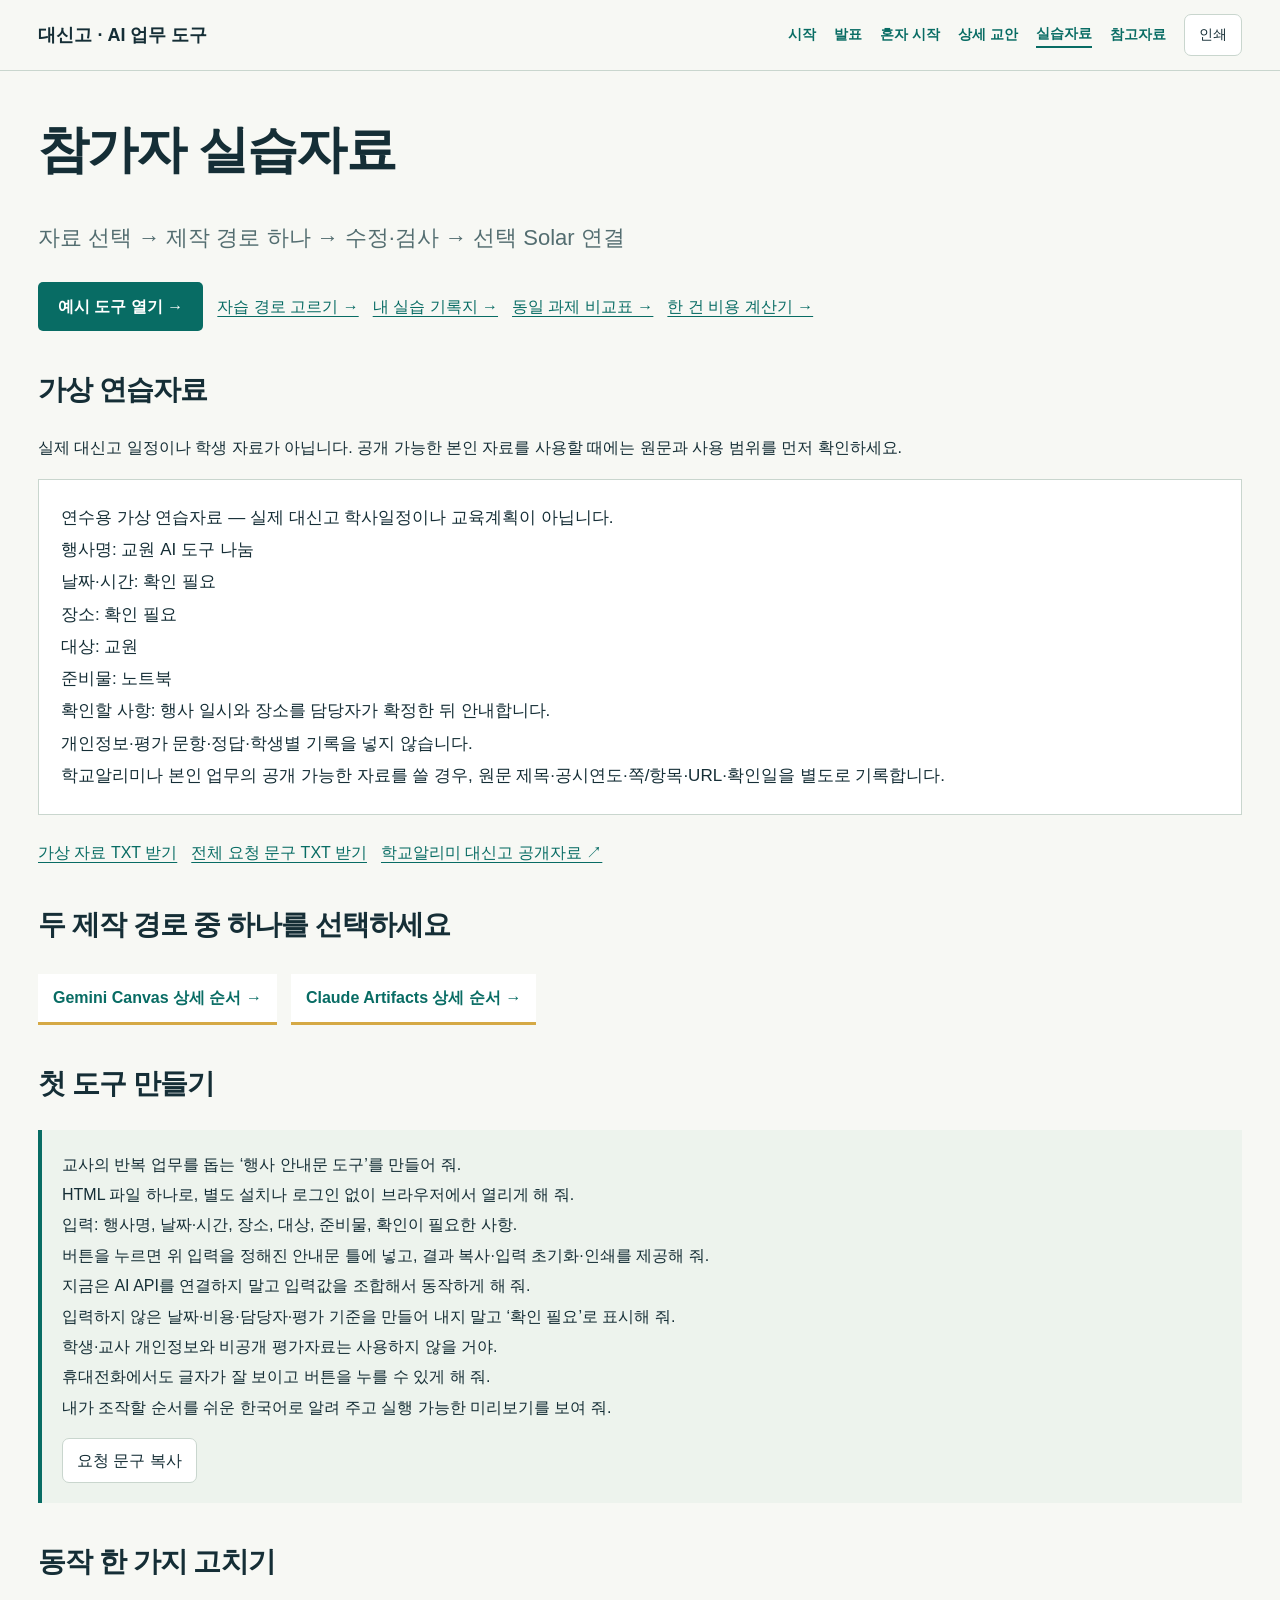
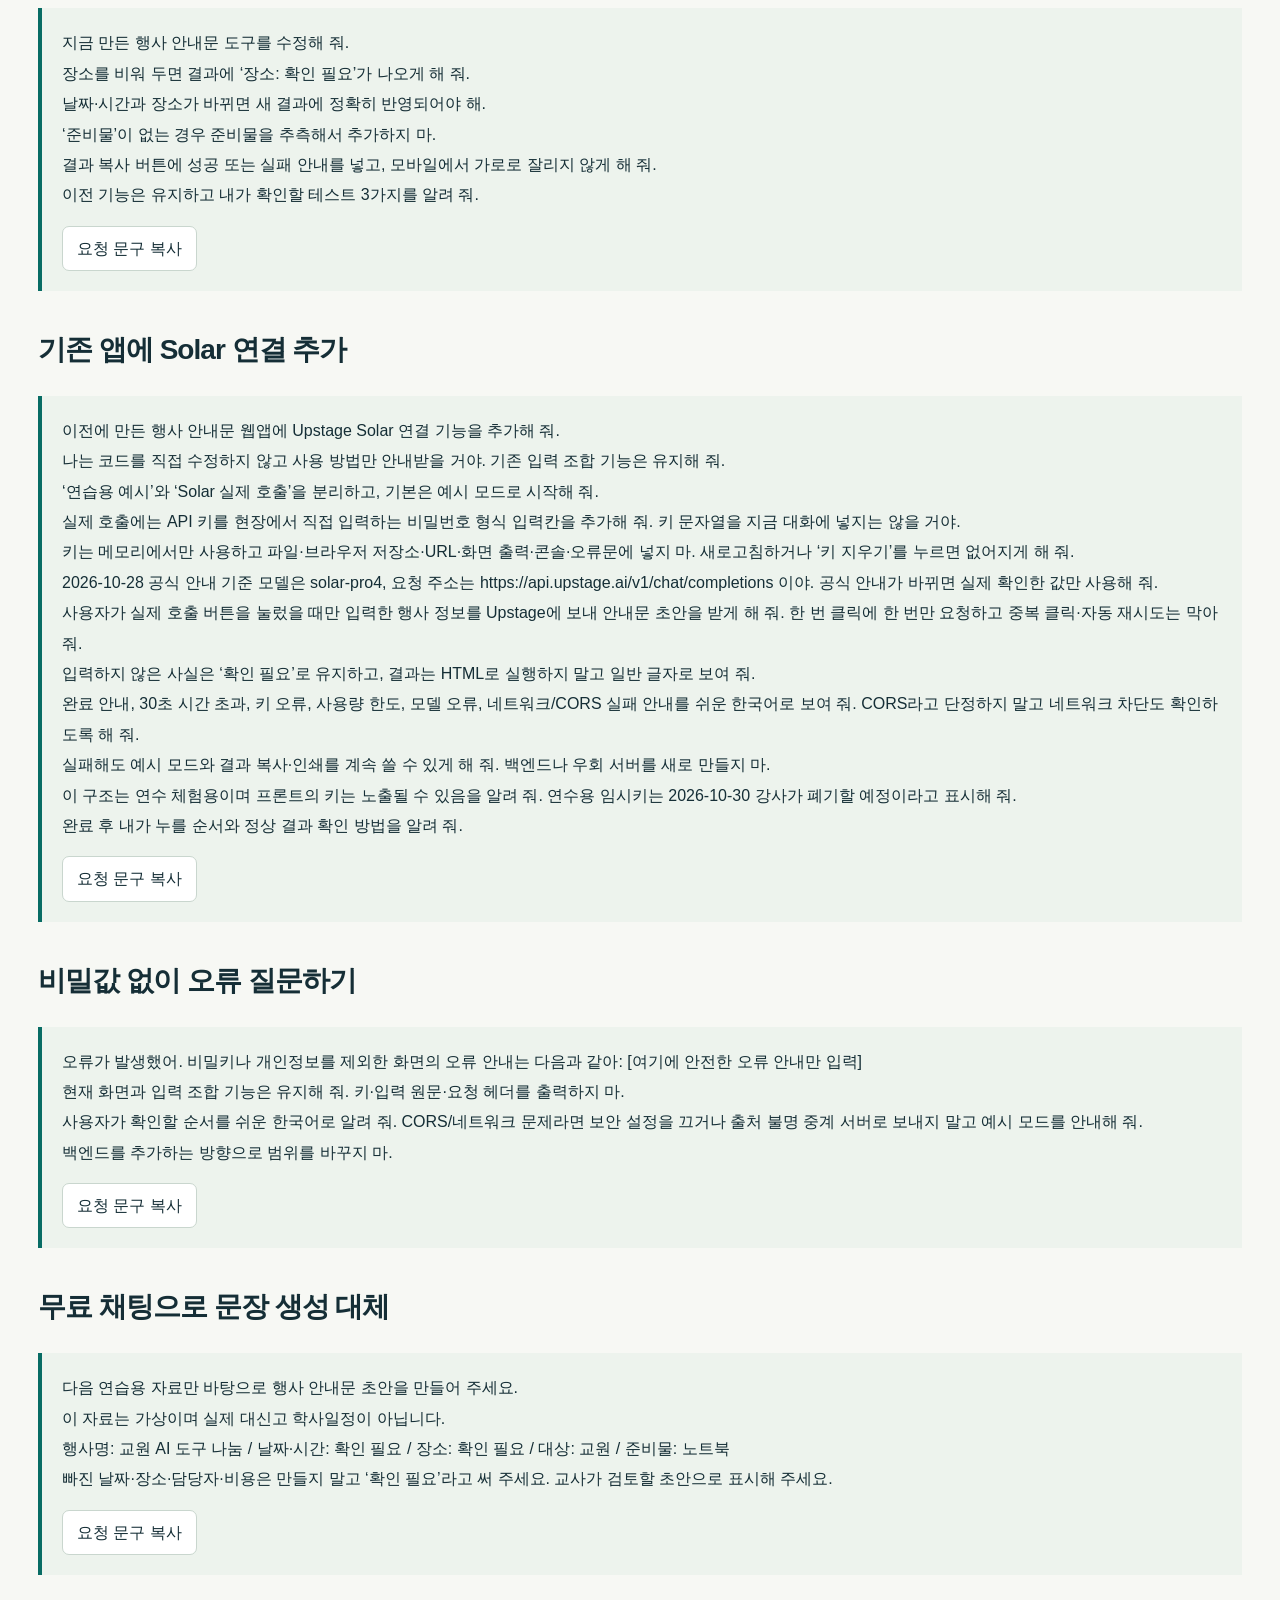
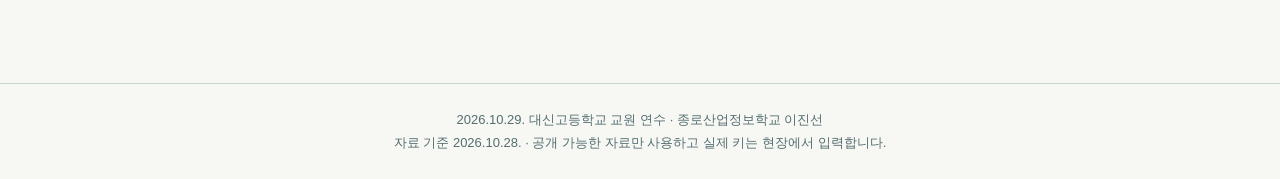
==== practice/index.html @ 5bd2606c "Teach complete screen paths before controls in slides and independent study guide" ====
<!doctype html><html lang="ko"><head><meta charset="utf-8"><meta name="viewport" content="width=device-width,initial-scale=1"><title>실습자료 · 대신고 2026</title><link rel="icon" href="data:,"><link rel="stylesheet" href="../assets/reference-style.css"><link rel="stylesheet" href="../assets/course.css?v=course42-map1"></head><body ><a class="skip" href="#main">본문으로 이동</a><header class="site-header"><a class="brand" href="../index.html">대신고 · AI 업무 도구</a><nav aria-label="주 메뉴"><a href="../index.html">시작</a><a href="../slides.html">발표</a><a href="../selfstudy.html">혼자 시작</a><a href="../guide.html">상세 교안</a><a href="../practice/index.html" aria-current="page">실습자료</a><a href="../resources.html">참고자료</a><button data-print>인쇄</button></nav></header><main class="page-shell" id="main"><h1>참가자 실습자료</h1><p class="lead">자료 선택 → 제작 경로 하나 → 수정·검사 → 선택 Solar 연결</p><div class="actions"><a class="button-link" href="app.html">예시 도구 열기 →</a><a href="../selfstudy.html">자습 경로 고르기 →</a><a href="worksheet.html">내 실습 기록지 →</a><a href="comparison.html">동일 과제 비교표 →</a><a href="cost.html">한 건 비용 계산기 →</a></div><section><h2>가상 연습자료</h2><p>실제 대신고 일정이나 학생 자료가 아닙니다. 공개 가능한 본인 자료를 사용할 때에는 원문과 사용 범위를 먼저 확인하세요.</p><pre class="source-text">연수용 가상 연습자료 — 실제 대신고 학사일정이나 교육계획이 아닙니다.
행사명: 교원 AI 도구 나눔
날짜·시간: 확인 필요
장소: 확인 필요
대상: 교원
준비물: 노트북
확인할 사항: 행사 일시와 장소를 담당자가 확정한 뒤 안내합니다.
개인정보·평가 문항·정답·학생별 기록을 넣지 않습니다.
학교알리미나 본인 업무의 공개 가능한 자료를 쓸 경우, 원문 제목·공시연도·쪽/항목·URL·확인일을 별도로 기록합니다.
</pre><div class="actions"><a href="source.txt" download>가상 자료 TXT 받기</a><a href="prompts.txt" download>전체 요청 문구 TXT 받기</a><a href="https://www.schoolinfo.go.kr/ei/ss/Pneiss_b01_s0.do?SHL_IDF_CD=856240f4-4a72-44c6-a032-3230ad66b9ea" target="_blank" rel="noopener">학교알리미 대신고 공개자료 ↗</a></div></section><section><h2>두 제작 경로 중 하나를 선택하세요</h2><div class="route-picks"><a href="../guide.html#g06">Gemini Canvas 상세 순서 →</a><a href="../guide.html#g07">Claude Artifacts 상세 순서 →</a></div></section><section><h2>첫 도구 만들기</h2><div class="prompt"><pre id="p-first">교사의 반복 업무를 돕는 ‘행사 안내문 도구’를 만들어 줘.
HTML 파일 하나로, 별도 설치나 로그인 없이 브라우저에서 열리게 해 줘.
입력: 행사명, 날짜·시간, 장소, 대상, 준비물, 확인이 필요한 사항.
버튼을 누르면 위 입력을 정해진 안내문 틀에 넣고, 결과 복사·입력 초기화·인쇄를 제공해 줘.
지금은 AI API를 연결하지 말고 입력값을 조합해서 동작하게 해 줘.
입력하지 않은 날짜·비용·담당자·평가 기준을 만들어 내지 말고 ‘확인 필요’로 표시해 줘.
학생·교사 개인정보와 비공개 평가자료는 사용하지 않을 거야.
휴대전화에서도 글자가 잘 보이고 버튼을 누를 수 있게 해 줘.
내가 조작할 순서를 쉬운 한국어로 알려 주고 실행 가능한 미리보기를 보여 줘.</pre><button data-copy="p-first">요청 문구 복사</button></div></section><section><h2>동작 한 가지 고치기</h2><div class="prompt"><pre id="p-revise">지금 만든 행사 안내문 도구를 수정해 줘.
장소를 비워 두면 결과에 ‘장소: 확인 필요’가 나오게 해 줘.
날짜·시간과 장소가 바뀌면 새 결과에 정확히 반영되어야 해.
‘준비물’이 없는 경우 준비물을 추측해서 추가하지 마.
결과 복사 버튼에 성공 또는 실패 안내를 넣고, 모바일에서 가로로 잘리지 않게 해 줘.
이전 기능은 유지하고 내가 확인할 테스트 3가지를 알려 줘.</pre><button data-copy="p-revise">요청 문구 복사</button></div></section><section><h2>기존 앱에 Solar 연결 추가</h2><div class="prompt"><pre id="p-api">이전에 만든 행사 안내문 웹앱에 Upstage Solar 연결 기능을 추가해 줘.
나는 코드를 직접 수정하지 않고 사용 방법만 안내받을 거야. 기존 입력 조합 기능은 유지해 줘.
‘연습용 예시’와 ‘Solar 실제 호출’을 분리하고, 기본은 예시 모드로 시작해 줘.
실제 호출에는 API 키를 현장에서 직접 입력하는 비밀번호 형식 입력칸을 추가해 줘. 키 문자열을 지금 대화에 넣지는 않을 거야.
키는 메모리에서만 사용하고 파일·브라우저 저장소·URL·화면 출력·콘솔·오류문에 넣지 마. 새로고침하거나 ‘키 지우기’를 누르면 없어지게 해 줘.
2026-10-28 공식 안내 기준 모델은 solar-pro4, 요청 주소는 https://api.upstage.ai/v1/chat/completions 이야. 공식 안내가 바뀌면 실제 확인한 값만 사용해 줘.
사용자가 실제 호출 버튼을 눌렀을 때만 입력한 행사 정보를 Upstage에 보내 안내문 초안을 받게 해 줘. 한 번 클릭에 한 번만 요청하고 중복 클릭·자동 재시도는 막아 줘.
입력하지 않은 사실은 ‘확인 필요’로 유지하고, 결과는 HTML로 실행하지 말고 일반 글자로 보여 줘.
완료 안내, 30초 시간 초과, 키 오류, 사용량 한도, 모델 오류, 네트워크/CORS 실패 안내를 쉬운 한국어로 보여 줘. CORS라고 단정하지 말고 네트워크 차단도 확인하도록 해 줘.
실패해도 예시 모드와 결과 복사·인쇄를 계속 쓸 수 있게 해 줘. 백엔드나 우회 서버를 새로 만들지 마.
이 구조는 연수 체험용이며 프론트의 키는 노출될 수 있음을 알려 줘. 연수용 임시키는 2026-10-30 강사가 폐기할 예정이라고 표시해 줘.
완료 후 내가 누를 순서와 정상 결과 확인 방법을 알려 줘.</pre><button data-copy="p-api">요청 문구 복사</button></div></section><section><h2>비밀값 없이 오류 질문하기</h2><div class="prompt"><pre id="p-fix">오류가 발생했어. 비밀키나 개인정보를 제외한 화면의 오류 안내는 다음과 같아: [여기에 안전한 오류 안내만 입력]
현재 화면과 입력 조합 기능은 유지해 줘. 키·입력 원문·요청 헤더를 출력하지 마.
사용자가 확인할 순서를 쉬운 한국어로 알려 줘. CORS/네트워크 문제라면 보안 설정을 끄거나 출처 불명 중계 서버로 보내지 말고 예시 모드를 안내해 줘.
백엔드를 추가하는 방향으로 범위를 바꾸지 마.</pre><button data-copy="p-fix">요청 문구 복사</button></div></section><section><h2>무료 채팅으로 문장 생성 대체</h2><div class="prompt"><pre id="p-solar-chat">다음 연습용 자료만 바탕으로 행사 안내문 초안을 만들어 주세요.
이 자료는 가상이며 실제 대신고 학사일정이 아닙니다.
행사명: 교원 AI 도구 나눔 / 날짜·시간: 확인 필요 / 장소: 확인 필요 / 대상: 교원 / 준비물: 노트북
빠진 날짜·장소·담당자·비용은 만들지 말고 ‘확인 필요’라고 써 주세요. 교사가 검토할 초안으로 표시해 주세요.</pre><button data-copy="p-solar-chat">요청 문구 복사</button></div></section></main><footer class="site-footer">2026.10.29. 대신고등학교 교원 연수 · 종로산업정보학교 이진선<br>자료 기준 2026.10.28. · 공개 가능한 자료만 사용하고 실제 키는 현장에서 입력합니다.</footer><dialog id="picture-viewer" aria-labelledby="picture-title"><div class="viewer-heading"><h2 id="picture-title">화면 확대</h2><button data-picture-close aria-label="확대 화면 닫기">닫기 ×</button></div><div class="viewer-controls"><div class="view-modes" role="group" aria-label="볼 범위"><button data-view-mode="context" aria-pressed="true">전체 화면</button><button data-view-mode="detail" aria-pressed="false">부분 확대(보조)</button></div><div class="zoom-controls"><button data-zoom-step="-1" aria-label="축소">−</button><label>배율 <input id="picture-scale" type="range" min="5" max="400" value="100" step="1"></label><output id="picture-percent">100%</output><button data-zoom-step="1" aria-label="확대">＋</button><button id="picture-fit">화면에 맞춤</button><button id="picture-original">원본 100%</button></div></div><div id="picture-scroll" tabindex="0" aria-label="확대 이미지. 스크롤하거나 끌어서 이동"><img id="picture-image" alt="" draggable="false"></div><p class="viewer-help">전체 위치와 조작 부분을 전환할 수 있습니다. 크게 확대한 뒤 스크롤하거나 끌어서 읽으세요. Esc로 닫습니다.</p></dialog><div id="toast" role="status" aria-live="polite"></div><script src="../assets/course-app.js?v=course42-map1"></script></body></html>
---- assets/reference-style.css ----
:root{--ink:#152e36;--muted:#536c72;--paper:#f7f8f4;--white:#fff;--teal:#086c64;--light:#e7f1eb;--gold:#d5a945;--line:#d8e0dc;--nav-height:66px;--font:'Malgun Gothic','Apple SD Gothic Neo','Noto Sans KR',sans-serif}*{box-sizing:border-box}html{scroll-behavior:smooth}body{margin:0;background:var(--paper);color:var(--ink);font-family:var(--font);line-height:1.65}a{color:var(--teal);text-underline-offset:4px}button,select,textarea{font:inherit}button{cursor:pointer;border:1px solid var(--line);background:var(--white);color:var(--ink);border-radius:7px;padding:8px 14px;min-height:42px}button:hover{background:var(--light)}button:disabled{opacity:.35;cursor:default}a:focus-visible,button:focus-visible,textarea:focus-visible,select:focus-visible{outline:3px solid var(--gold);outline-offset:3px}.skip{position:absolute;left:20px;top:-80px;z-index:100;background:var(--ink);color:white;padding:12px}.skip:focus{top:12px}.site-header,.slide-header{height:var(--nav-height);padding:0 4vw;border-bottom:1px solid var(--line);display:flex;align-items:center;justify-content:space-between;background:var(--paper);gap:20px}.brand{font-size:18px;font-weight:800;text-decoration:none;color:var(--ink);white-space:nowrap}.site-header nav,.slide-header nav{display:flex;align-items:center;gap:25px;font-size:15px}.site-header nav a,.slide-header nav a{text-decoration:none;font-weight:700}.site-header nav [aria-current]{border-bottom:2px solid var(--teal)}.site-footer{padding:25px 5vw;color:var(--muted);font-size:14px;border-top:1px solid var(--line)}.site-footer a{margin-left:15px}.eyebrow{color:var(--teal);font-size:15px;font-weight:800;letter-spacing:.05em;margin-bottom:14px}h1,h2,h3,p{margin-top:0}h1,h2,h3{letter-spacing:-.035em;line-height:1.3}h1{font-size:54px}h2{font-size:30px}h3{font-size:20px}.landing{position:relative;max-width:1260px;margin:auto;padding:60px 48px 28px}.landing:before{content:'';position:absolute;right:50px;top:55px;width:150px;height:150px;border:30px solid var(--light);border-radius:50%;z-index:-1}.landing h1{font-size:clamp(42px,5.2vw,72px);max-width:1000px;line-height:1.17;margin-bottom:22px}.title-dot{color:var(--gold)}.landing-lead{font-size:25px;color:var(--muted);margin-bottom:22px}.event{font-weight:700;font-size:19px}.entry-links{display:grid;grid-template-columns:1fr 1fr;gap:22px;margin-top:32px}.entry{padding:25px 28px;border-radius:10px;text-decoration:none;display:flex;flex-direction:column;gap:8px;transition:transform .2s}.entry:hover{transform:translateY(-3px)}.entry.primary{background:var(--ink);color:white}.entry.secondary{background:var(--light);color:var(--ink);border:1px solid #c7dace}.entry span{font-size:15px}.entry strong{font-size:29px}.entry b{float:right;font-weight:400}.entry small{font-size:14px;opacity:.8}.speakers{font-size:16px;margin:26px 0;color:var(--muted);line-height:1.9}.landing-bottom{display:flex;flex-wrap:wrap;gap:12px 25px;padding-top:20px;border-top:1px solid var(--line);font-size:13px;color:var(--muted)}
/* Presentation */
body[data-page=slides]{overflow:hidden}.slide-header{height:60px;--nav-height:60px;font-size:14px}.slide-header nav{gap:15px}.slide-header button{font-size:14px;min-height:36px;padding:5px 12px}.slide-stage{height:calc(100dvh - 121px);padding:28px 4.5vw 20px}.slide-article{height:100%;display:flex;flex-direction:column;max-width:1720px;margin:auto}.slide-heading{flex:none}.slide-heading .eyebrow{font-size:clamp(13px,1.1vw,19px);margin-bottom:8px}.slide-heading h1{font-size:clamp(29px,3.2vw,55px);margin-bottom:10px}.slide-lead{font-size:clamp(18px,1.75vw,29px);color:var(--muted);margin-bottom:22px}.slide-body{display:grid;grid-template-columns:minmax(240px,.85fr) minmax(0,1.65fr);gap:40px;min-height:0;flex:1}.slide-text{display:flex;flex-direction:column;justify-content:center;min-width:0}.slide-text ul{list-style:none;padding:0;margin:0}.slide-text li{font-size:clamp(19px,1.6vw,29px);padding:13px 0;border-bottom:1px solid var(--line);line-height:1.55}.slide-text li:first-child{border-top:2px solid var(--teal)}.slide-check{font-size:clamp(16px,1.2vw,22px);margin:24px 0 0;line-height:1.6}.slide-check span{display:block;font-size:.75em;color:var(--teal);font-weight:800;margin-bottom:5px}.prompt-jump{font-size:16px;margin-top:15px}.slide-visual{min-height:0;display:flex;align-items:center;justify-content:center;padding:0;overflow:hidden}.capture{margin:0;max-width:100%;width:100%}.capture .image-button{display:block;width:100%;border:1px solid var(--line);border-radius:5px;padding:0;overflow:hidden;background:white;position:relative}.capture img{display:block;width:100%;height:auto;object-fit:contain}.enlarge-label{position:absolute;right:10px;bottom:10px;background:rgba(21,46,54,.88);color:white;padding:4px 10px;font-size:12px;border-radius:4px}.capture figcaption{font-size:13px;color:var(--muted);line-height:1.5;margin-top:9px}.capture figcaption small{display:block;font-size:11px;opacity:.9;margin-top:3px}.compact{height:100%;display:flex;flex-direction:column;justify-content:center}.compact .image-button{height:calc(100% - 53px);min-height:90px;max-height:100%;border:0;background:#eef1ed}.compact img{height:100%;max-height:100%;object-fit:contain}.compact figcaption{flex:none;font-size:clamp(11px,.9vw,16px)}.compact figcaption small{font-size:clamp(10px,.7vw,12px)}.portrait .slide-body{grid-template-columns:1.25fr 1fr}.portrait .compact img{max-width:100%}.slide-footer{height:58px;display:flex;align-items:center;gap:20px;padding:0 4.5vw;background:var(--ink);color:white;font-size:14px}.slide-footer button{background:transparent;color:white;border-color:#4c6269;min-height:36px;padding:5px 14px}.slide-footer button:hover{background:#24464e}.slide-footer #counter{font-variant-numeric:tabular-nums;font-weight:700;width:80px}.key-hint{color:#c1cecf;flex:1;font-size:12px}.progress{height:3px;background:#c9d3cf}.progress span{display:block;height:100%;background:var(--gold)}.cover-article{height:100%;position:relative;padding:35px 25px}.cover-article h1{font-size:clamp(39px,4.4vw,76px);max-width:70%;margin:30px 0 23px;line-height:1.2}.cover-lead{font-size:clamp(24px,2vw,35px);max-width:65%;color:var(--muted);margin-bottom:40px}.cover-article ul{list-style:none;padding:0;border-left:4px solid var(--gold);padding-left:24px;font-size:clamp(17px,1.4vw,24px);line-height:2}.cover-mark{position:absolute;right:0;top:20%;font-size:clamp(95px,14vw,210px);font-weight:900;color:var(--teal);letter-spacing:-.08em;border-bottom:10px solid var(--gold);line-height:1.05}.cover-mark span{display:block;font-size:15px;letter-spacing:0;text-align:right;margin:20px 0}.divider-article{max-width:1400px;margin:auto;display:flex;flex-direction:column;justify-content:center;height:100%}.divider-article h1{font-size:clamp(40px,5vw,78px);margin-bottom:28px}.divider-article>p{font-size:clamp(24px,2vw,34px);color:var(--muted)}.divider-article ul{font-size:clamp(20px,1.8vw,29px);line-height:1.9;padding-left:25px}.diagram{width:100%;font-size:19px}.diagram small{color:var(--muted);font-size:12px}.diagram ol{list-style:none;display:flex;gap:26px;flex-wrap:wrap;padding:0;margin:15px 0}.diagram li{padding:20px 5px;border-top:3px solid var(--teal);position:relative;flex:1;min-width:115px;font-weight:700;line-height:1.5}.diagram li:not(:last-child):after{content:'→';position:absolute;right:-23px;top:18px;color:var(--gold)}.word-visual{border-left:5px solid var(--gold);padding:30px;max-width:650px}.word-visual span{font-size:18px;color:var(--muted);display:block;margin-bottom:15px}.word-visual strong{font-size:clamp(30px,3.2vw,60px);line-height:1.45}.notice{width:100%;background:white;border:1px solid var(--line);border-top:5px solid var(--teal);padding:28px 30px;margin:20px 0;line-height:1.85}.notice small{font-size:12px;color:var(--muted);display:block;margin-bottom:17px}.notice h3{font-size:25px;margin-bottom:20px}.notice p{font-size:19px;margin:0;line-height:2}.slide-visual .notice{padding:24px}.slide-visual .notice h3{font-size:clamp(21px,1.7vw,30px)}.slide-visual .notice p{font-size:clamp(16px,1.25vw,23px)}.table-wrap{width:100%;overflow-x:auto}table{border-collapse:collapse;width:100%;font-size:17px;line-height:1.65}th,td{text-align:left;vertical-align:top;padding:15px 14px;border-bottom:1px solid var(--line)}th{background:var(--light);color:var(--teal);font-weight:800}.slide-visual table{font-size:clamp(16px,1.3vw,23px)}
/* Guide */
.guide-layout{max-width:1450px;margin:0 auto;display:grid;grid-template-columns:280px minmax(0,1fr);gap:55px;padding:0 35px}.toc{position:sticky;top:0;height:100dvh;overflow:auto;padding:35px 0 50px;font-size:13px}.toc h2{font-size:22px;margin-bottom:20px}.toc label{display:block;font-size:12px;margin-bottom:5px;color:var(--muted)}.toc select{width:100%;padding:8px;background:white;color:var(--ink);border:1px solid var(--line);margin-bottom:15px;border-radius:5px;font-size:13px}.toc h3{font-size:14px;margin:25px 0 8px;color:var(--teal)}.toc a{display:flex;gap:9px;padding:7px 5px;color:var(--muted);line-height:1.55;text-decoration:none;border-left:3px solid transparent}.toc a span{font-size:11px;min-width:18px;margin-top:2px;opacity:.75}.toc a:hover,.toc a.active{color:var(--ink);border-left-color:var(--teal);background:var(--light)}.guide-main{min-width:0;padding:45px 0 70px;max-width:950px}.guide-intro{padding:0 0 38px;border-bottom:2px solid var(--teal)}.guide-intro h1{font-size:46px;margin-bottom:20px}.guide-intro>p{font-size:19px;color:var(--muted)}.guide-note{font-size:14px!important;border-left:3px solid var(--gold);padding-left:18px;margin-top:25px}.guide-section{padding:45px 0 40px;border-bottom:1px solid var(--line);scroll-margin-top:25px}.guide-section-head{display:flex;justify-content:space-between;gap:20px;font-size:13px;margin-bottom:18px;color:var(--teal);font-weight:700}.guide-section h2{font-size:31px;margin-bottom:13px}.guide-lead{font-size:20px;color:var(--muted);margin-bottom:27px}.guide-section h3{margin:30px 0 15px;font-size:20px}.guide-section .capture{margin:20px 0 30px;max-width:860px}.guide-section .capture img{max-height:730px;object-fit:contain}.steps{padding-left:27px;line-height:1.95;margin:0}.steps li{margin:8px 0;padding-left:5px;font-size:18px}.check-line,.help-line{padding:20px 0 0;margin-top:25px;border-top:1px solid var(--line);font-size:17px}.check-line strong{color:var(--teal);font-size:14px}.help-line strong{color:var(--muted);font-size:14px}.check-line p,.help-line p{margin:8px 0}.source-link{font-size:14px;margin:20px 0 0}.prompt-box{background:#e9efe9;padding:20px;width:100%;margin:25px 0;border-left:4px solid var(--teal)}.prompt-head{display:flex;align-items:center;justify-content:space-between;gap:15px;font-size:16px;margin-bottom:12px}.prompt-head button{font-size:14px}.prompt-box textarea{display:block;width:100%;border:1px solid #bdcfc2;background:white;color:var(--ink);font-size:17px;padding:15px;resize:vertical;line-height:1.85;border-radius:4px;min-height:135px}.copy-hint{font-size:12px;color:var(--muted);display:block;margin-top:10px}.slide-visual .prompt-box{margin:0;padding:16px;max-height:100%;overflow:auto}.short textarea{font-size:clamp(16px,1.05vw,21px);min-height:140px;max-height:320px}.back-top{position:fixed;right:20px;bottom:20px;padding:10px 15px;background:var(--ink);color:white;font-size:12px;border-radius:6px;text-decoration:none}.resources{max-width:1080px;margin:auto;padding:55px 35px 70px}.resources h1{margin-bottom:18px}.resources>p{color:var(--muted);font-size:18px}.resources section{margin:45px 0}.resources h2{font-size:27px;border-top:2px solid var(--teal);padding-top:20px}.resources li{margin:12px 0}.resources table{font-size:13px}.resources td{padding:13px 8px}
/* Dialogs */
dialog{border:1px solid var(--line);border-radius:8px;padding:22px;color:var(--ink);max-width:min(1200px,94vw);max-height:92dvh;background:var(--paper);width:900px}dialog::backdrop{background:rgba(10,25,30,.78)}.dialog-head{display:flex;justify-content:space-between;gap:20px;align-items:center;margin-bottom:18px}.dialog-head h2{font-size:22px;margin:0}.dialog-head button{white-space:nowrap;font-size:13px}#overview-list{display:grid;grid-template-columns:1fr 1fr;gap:8px 18px;overflow:auto;max-height:72dvh;padding:0 8px 20px}#overview-list h3{grid-column:1/-1;color:var(--teal);margin:20px 0 0;font-size:16px}#overview-list button{text-align:left;font-size:15px;display:flex;align-items:baseline;gap:12px;background:white}#overview-list button span{color:var(--muted);font-size:11px}.image-scroll{overflow:auto;max-height:72dvh;text-align:center;background:#e6ebe5}.image-scroll img{width:100%;height:auto;object-fit:contain}.image-scroll img[src*="agent-form"],.image-scroll img[src*="schedule-form"],.image-scroll img[src*="schedule-edit"]{width:auto;max-width:100%;max-height:1550px}#image-view{width:1250px}#image-caption{font-size:13px;color:var(--muted);margin:12px 0 0}#toast{position:fixed;bottom:80px;left:50%;transform:translateX(-50%);padding:12px 20px;background:var(--ink);color:white;border-radius:5px;font-size:14px;z-index:100;max-width:90vw;opacity:0;pointer-events:none;transition:opacity .15s}#toast.visible{opacity:1}
@media(max-height:750px) and (min-width:901px){.slide-stage{padding-top:18px}.slide-heading h1{font-size:clamp(28px,2.6vw,44px);margin-bottom:6px}.slide-heading .eyebrow{margin-bottom:4px}.slide-lead{margin-bottom:14px;font-size:clamp(18px,1.4vw,24px)}.slide-body{gap:27px}.slide-text li{padding:8px 0;font-size:clamp(17px,1.3vw,23px)}.slide-check{font-size:clamp(14px,1vw,18px);margin-top:18px}.cover-article{padding-top:15px}.cover-article h1{margin-top:20px}.cover-lead{margin-bottom:25px}.slide-visual .notice{padding:18px}.slide-visual .notice p{line-height:1.8}.slide-visual table td,.slide-visual table th{padding:9px 10px}.short textarea{max-height:210px}.word-visual strong{font-size:40px}}
@media(max-width:1000px){.guide-layout{grid-template-columns:220px 1fr;gap:30px;padding:0 25px}.landing{padding-top:40px}.slide-body{gap:23px}.slide-header .brand{font-size:14px}.slide-text li{font-size:20px}.slide-check{font-size:16px}.compact figcaption{font-size:11px}.compact figcaption small{font-size:10px}}
@media(max-width:760px){.site-header{height:auto;min-height:64px;padding:15px 20px;flex-wrap:wrap;gap:10px}.site-header nav{gap:17px;font-size:13px}.brand{font-size:16px}.landing{padding:35px 22px 25px}.landing h1{font-size:42px}.landing-lead{font-size:20px}.event{font-size:16px}.entry-links{grid-template-columns:1fr;gap:15px}.entry{padding:22px}.entry strong{font-size:25px}.landing:before{right:20px;top:35px;width:70px;height:70px;border-width:15px}.guide-layout{display:block;padding:0 20px}.toc{height:auto;position:relative;padding:20px 0 0}.toc h2,.toc nav{display:none}.toc label{font-size:13px}.toc select{font-size:14px;max-width:100%}.guide-main{padding-top:25px}.guide-intro h1{font-size:35px}.guide-intro>p{font-size:17px}.guide-section{padding:32px 0}.guide-section h2{font-size:26px}.guide-lead{font-size:18px}.guide-section-head{font-size:11px;gap:8px}.steps li{font-size:17px}.notice{padding:20px}.notice h3{font-size:22px}.notice p{font-size:16px}.prompt-box{padding:15px}.prompt-box textarea{font-size:16px}.capture figcaption{font-size:12px}.diagram ol{gap:18px}.diagram li{font-size:16px;min-width:85px}.diagram li:not(:last-child):after{right:-17px}.resources{padding:35px 20px}.resources h1{font-size:38px}.resources table{font-size:11px}.resources th,.resources td{padding:10px 6px}.slide-header{height:auto;min-height:61px;padding:10px 15px;gap:10px;flex-wrap:wrap}.slide-header nav{gap:12px;font-size:12px}.slide-header button{font-size:12px;min-height:32px}.slide-stage{height:auto;min-height:calc(100dvh - 155px);padding:25px 20px 75px}body[data-page=slides]{overflow:auto}.slide-heading h1{font-size:29px}.slide-lead{font-size:18px;margin-bottom:15px}.slide-body,.portrait .slide-body{display:flex;flex-direction:column;gap:20px}.slide-text li{font-size:19px;padding:8px 0}.slide-check{font-size:16px;margin-top:18px}.slide-visual{display:block;overflow:visible}.compact{height:auto}.compact .image-button{height:auto;min-height:0}.compact img{height:auto;max-height:65dvh}.slide-footer{position:fixed;bottom:3px;left:0;right:0;height:52px;padding:0 15px;gap:12px;z-index:5}.slide-footer #counter{text-align:center;flex:1}.key-hint{display:none}.progress{position:fixed;bottom:0;left:0;right:0;z-index:6}.cover-article{padding:20px 0}.cover-article h1{max-width:100%;font-size:38px;margin-top:10px}.cover-lead{max-width:100%;font-size:23px;margin-bottom:25px}.cover-article ul{font-size:16px;padding-left:15px}.cover-mark{position:relative;right:auto;top:auto;font-size:85px;width:max-content;margin-top:30px;border-bottom-width:6px}.cover-mark span{font-size:12px;margin:10px 0}.divider-article h1{font-size:40px}.divider-article>p{font-size:23px}.divider-article ul{font-size:20px}.word-visual{padding:20px}.word-visual strong{font-size:33px}.slide-visual .notice p{font-size:17px}.slide-visual table{font-size:15px}dialog{padding:15px}.dialog-head h2{font-size:18px}#overview-list{grid-template-columns:1fr;max-height:70dvh}#overview-list button{font-size:14px}.image-scroll{max-height:70dvh}.image-scroll img{min-width:750px;width:100%}.image-scroll img[src*="agent-form"],.image-scroll img[src*="schedule-form"],.image-scroll img[src*="schedule-edit"]{min-width:600px}.back-top{bottom:12px;right:12px}}
@media print{body{background:white;color:#111;font-size:11pt}.site-header,.toc,.back-top,.site-footer,.skip,dialog,#toast,.guide-section-head a,.prompt-head button,.copy-hint,.enlarge-label,#print-btn{display:none!important}.guide-layout{display:block;padding:0}.guide-main{max-width:none;padding:0}.guide-intro{padding-bottom:15px}.guide-intro h1{font-size:26pt}.guide-section{padding:20px 0;break-inside:auto;scroll-margin:0}.guide-section h2{font-size:19pt;break-after:avoid}.guide-section h3{font-size:13pt;break-after:avoid}.guide-section p,.guide-section li{font-size:11pt}.capture{break-inside:avoid}.capture img{max-height:16cm!important}.capture figcaption{font-size:8pt}.image-button{border:0!important;background:white!important}.prompt-box{break-inside:avoid;background:white;padding:10px;border:1px solid #aaa}.prompt-box textarea{border:0;resize:none;overflow:hidden;height:auto;min-height:initial;font-size:10pt}.guide-lead{font-size:12pt}.notice{break-inside:avoid}.table-wrap{overflow:visible}a{color:#222;text-decoration:none}table{font-size:10pt}@page{margin:15mm}}

.print-prompt{display:none}
@media print{.prompt-box textarea{display:none}.print-prompt{display:block;white-space:pre-wrap;overflow-wrap:anywhere;font:10pt/1.7 var(--font);margin:0}}

.related-guide{margin:35px 0 15px;padding:25px 0 0;border-top:2px solid #b7cbc1}.related-guide>h3{font-size:23px;color:var(--teal);margin-top:0}.school-code textarea{font-family:Consolas,monospace;min-height:65px;height:65px;font-size:20px;letter-spacing:.025em}.slide-text li{overflow-wrap:anywhere}@media(max-width:760px){.school-code textarea{font-size:16px;height:60px;min-height:60px}}


/* Detailed manual: task lookup and independent navigation. */
.guide-tools{margin:28px 0 35px;padding:22px;background:var(--light);border-radius:8px}
.guide-tools>label{display:block;font-size:15px;font-weight:700;margin-bottom:8px}
.guide-tools input{display:block;width:100%;font:inherit;font-size:17px;padding:12px 14px;border:1px solid #b8cbc1;border-radius:5px;color:var(--ink);background:white}
.guide-tool-row{display:flex;gap:10px;align-items:center;flex-wrap:wrap;margin-top:13px;font-size:13px}
.guide-tool-row #guide-result{flex:1;min-width:180px}.guide-tool-row button{font-size:13px;padding:5px 10px;min-height:34px}
.guide-group-title{font-size:23px;margin:36px 0 16px;color:var(--teal)}
details.guide-section{padding:0;margin:12px 0;border:1px solid var(--line);border-radius:7px;background:white;scroll-margin-top:22px}
details.guide-section>summary{display:flex;align-items:center;gap:14px;padding:18px 20px;cursor:pointer;list-style:none}
details.guide-section>summary::-webkit-details-marker{display:none}
details.guide-section>summary:after{content:'＋';margin-left:auto;color:var(--teal);font-size:22px}
details.guide-section[open]>summary:after{content:'−'}
details.guide-section>summary:hover{background:var(--light)}
details.guide-section>summary:focus-visible{outline:3px solid var(--gold);outline-offset:3px}
details.guide-section>summary h2{font-size:21px;margin:0;line-height:1.45}
.guide-number{font-size:12px;color:var(--teal);font-weight:800;min-width:23px}
.guide-detail{padding:8px 23px 28px;border-top:1px solid var(--line)}
.guide-detail .guide-section-head{padding-top:15px}
.guide-detail .guide-lead{font-size:18px}
[hidden]{display:none!important}
@media(max-width:760px){details.guide-section>summary{padding:15px 12px;gap:8px}details.guide-section>summary h2{font-size:18px}.guide-detail{padding:8px 14px 22px}.guide-tools{padding:16px}.guide-tool-row{align-items:flex-start}.guide-tool-row #guide-result{flex-basis:100%}}
@media print{.guide-tools,.guide-group-title,details.guide-section>summary:after{display:none!important}details.guide-section{border:0;border-radius:0;margin:0;padding:20px 0}details.guide-section>summary{padding:0;break-after:avoid}.guide-detail{border:0;padding:0}details.guide-section>summary h2{font-size:19pt}.guide-number{font-size:10pt}.guide-detail .guide-section-head{display:none!important}}
---- assets/course.css ----
/* Daeshin's original colors, with readable teaching and independent study layouts. */
:root{--ink:#152e36;--teal:#086c64;--gold:#d5a945;--paper:#f7f8f4;--line:#c9d6ce;--light:#edf3ed;--muted:#536d70;--font:"Malgun Gothic","Apple SD Gothic Neo",sans-serif}*{box-sizing:border-box}html{scroll-padding-top:24px}body{margin:0;background:var(--paper);color:var(--ink);font-family:var(--font);line-height:1.7}h1,h2,h3,p{word-break:keep-all;overflow-wrap:break-word}button,input,textarea,select{font:inherit}button,a{touch-action:manipulation}button{cursor:pointer}a{color:var(--teal)}[hidden]{display:none!important}input:focus-visible,button:focus-visible,a:focus-visible{outline:3px solid var(--gold);outline-offset:3px}.site-header{height:auto;min-height:66px;padding:14px 3vw;gap:20px;align-items:center}.site-header nav{gap:18px;flex-wrap:wrap;font-size:14px}.brand{font-weight:800}.page-shell{max-width:1360px;padding:44px 38px 70px;margin:auto}.page-shell>h1{font-size:clamp(34px,4vw,52px);line-height:1.35}.lead{font-size:22px;line-height:1.8;color:var(--muted)}.page-shell section{margin:38px 0}.page-shell h2{font-size:28px;line-height:1.5}.actions{display:flex;gap:14px;flex-wrap:wrap;align-items:center;margin:24px 0}.button-link{display:inline-block;background:var(--teal);color:#fff;border-radius:5px;padding:11px 20px;font-weight:800;text-decoration:none}.soft-notice{background:#f4f0e5;border-left:4px solid var(--gold);padding:20px 24px;margin:25px 0}.soft-notice p:last-child{margin-bottom:0}.site-footer{text-align:center;border-top:1px solid var(--line);padding:24px;font-size:13px;line-height:1.8}.home-institution{display:grid;grid-template-columns:1fr 1fr;gap:38px;align-items:center;margin:0 0 35px!important}.home-institution>img{width:100%;height:auto}.home-institution h1{font-size:clamp(30px,3vw,46px);line-height:1.4;margin:12px 0}.home-institution .lead{font-size:21px}.entry-grid{display:grid;grid-template-columns:repeat(3,minmax(0,1fr));gap:22px;margin:30px 0}.entry-link{background:white;border-radius:6px;border:1px solid var(--line);border-top:4px solid var(--teal);padding:24px;text-decoration:none;display:block;color:var(--ink)}.entry-link small{color:var(--teal);font-size:14px}.entry-link h2{font-size:25px;margin:12px 0}.entry-link p{font-size:17px;color:var(--muted)}.entry-link strong{color:var(--teal)}
.table-wrap{overflow-x:auto;width:100%}.table-wrap table{width:100%;border-collapse:collapse;background:white;font-size:17px;line-height:1.65}.table-wrap th,.table-wrap td{padding:13px 15px;border:1px solid var(--line);text-align:left;vertical-align:top}.table-wrap th{background:var(--light);color:var(--teal)}.table-wrap caption{text-align:left;font-size:13px;color:var(--muted);margin-bottom:10px}.two-col{display:grid;grid-template-columns:1fr 1fr;gap:25px}label{display:block;font-weight:700;margin:16px 0 6px}input[type=text],input[type=password],input[type=search],input[type=number],textarea,select{padding:10px 12px;border:1px solid #a7bcb3;background:#fff;color:var(--ink);border-radius:5px;max-width:100%}.worksheet textarea{display:block;width:100%;min-height:150px;font:16px/1.8 var(--font);resize:vertical}.source-text{white-space:pre-wrap;background:white;border:1px solid var(--line);padding:22px;font:17px/1.9 var(--font);overflow-wrap:anywhere}.expected{background:#f1f6ef;border-left:4px solid var(--teal);padding:15px 20px;margin:20px 0}.expected strong{color:var(--teal)}.expected p{margin:6px 0}.prompt{background:var(--light);border-left:4px solid var(--teal);padding:20px;margin:25px 0}.prompt pre{white-space:pre-wrap;overflow-wrap:anywhere;font:16px/1.9 var(--font);margin:0 0 15px}.troubleshoot{background:#fff7e7;border-left:4px solid var(--gold);padding:16px 20px;margin:18px 0}.troubleshoot p{margin:5px 0}.small{font-size:13px;color:var(--muted)}
body[data-page=slides]{overflow:hidden}.slide-header{height:62px;padding:10px 3vw;align-items:center}.slide-header nav{gap:12px}.slide-header nav a,.slide-header button{font-size:13px}.course-stage{height:calc(100dvh - 123px);padding:23px 3.5vw 18px;overflow:auto}.course-slide{height:100%;min-height:0;max-width:1780px;display:flex;flex-direction:column;margin:auto}.lesson-heading{flex:none}.lesson-heading .eyebrow{font-size:14px;margin-bottom:7px}.lesson-heading h1{font-size:clamp(30px,2.6vw,46px);line-height:1.3;margin:0 0 10px}.lesson-lead{font-size:clamp(18px,1.4vw,24px);line-height:1.65;margin:0 0 18px;color:var(--muted)}.lesson-grid{display:grid;grid-template-columns:minmax(0,1fr) minmax(0,1.28fr);gap:28px;min-height:0;flex:1;align-items:stretch}.lesson-explanation{min-width:0;display:flex;flex-direction:column;justify-content:center}.lesson-explanation>ol{padding:0;margin:0;list-style:none;counter-reset:explain}.lesson-explanation>ol>li{counter-increment:explain;display:grid;grid-template-columns:25px minmax(0,1fr);gap:10px;font-size:clamp(18px,1.3vw,23px);line-height:1.65;padding:12px 0;border-bottom:1px solid var(--line)}.lesson-explanation>ol>li:before{content:counter(explain,decimal-leading-zero);font-size:12px;font-weight:800;color:var(--teal);padding-top:5px}.lesson-explanation>ol>li:first-child{border-top:2px solid var(--teal)}.lesson-action{margin-top:19px;border-left:4px solid var(--gold);padding:5px 0 5px 15px;font-size:clamp(16px,1.1vw,20px);line-height:1.65}.lesson-action strong{display:block;color:var(--teal);font-size:13px;margin-bottom:3px}.lesson-action p{margin:0}.lesson-visual{min-width:0;min-height:0;display:flex;align-items:center;justify-content:center;overflow:visible}.slide-sources{font-size:10px;color:var(--muted);line-height:1.6;flex:none;padding-top:12px}.slide-sources a{margin-right:8px}.slide-footer{height:58px;display:flex;gap:15px;align-items:center;padding:7px 3.5vw;background:var(--ink);color:white}.slide-footer button{font-size:13px;min-height:34px;padding:4px 12px;color:white;border:1px solid #536c70;background:transparent;border-radius:4px}.slide-footer a{color:#d0e1db;font-size:12px}.slide-footer #counter{font-size:15px;font-weight:800;white-space:nowrap}.slide-jump{font-size:12px;white-space:nowrap}.slide-jump label{display:inline;font-weight:400}.slide-jump input{width:58px;padding:3px 5px;font-size:12px;color:white;background:#24434a}.key-hint{flex:1;font-size:12px;color:#c0d4cd}.progress{height:3px;background:#d3ded5}.progress span{display:block;height:3px;background:var(--gold)}.institution-layout{display:grid;grid-template-columns:minmax(0,1.2fr) minmax(0,1fr);gap:45px;height:100%;align-items:center}.institution-original{display:block;width:100%;height:auto;max-height:100%;object-fit:contain}.institution-course{padding-left:28px;border-left:4px solid var(--gold)}.institution-course h1{font-size:clamp(30px,2.8vw,48px);line-height:1.45;margin:20px 0}.institution-course p{font-size:clamp(18px,1.35vw,24px);line-height:1.85}.institution-course .cover-goal{font-size:17px;color:var(--muted)}
.lesson-picture{width:100%;height:100%;min-height:0;margin:0;display:flex;flex-direction:column;gap:9px}.picture-button{position:relative;display:block;padding:0;border:1px solid #aec4b7;border-radius:7px;background:#edf1ed;cursor:zoom-in;overflow:hidden;min-height:0;width:100%}.lesson-picture>.picture-button{flex:1}.picture-button img{display:block;width:100%;height:100%;object-fit:contain;max-height:none}.picture-enlarge{position:absolute;bottom:7px;right:7px;background:#12333be8;color:white;font-size:11px;border-radius:3px;padding:3px 8px}.lesson-picture figcaption{font-size:13px;line-height:1.6;color:var(--muted);flex:none}.context-link{display:inline-block;font-size:11px;padding:2px 7px;min-height:25px;border:1px solid var(--line);background:white;color:var(--teal);margin-left:8px}.paired-lesson{display:grid;grid-template-columns:1fr 1fr;gap:15px;width:100%;height:100%;min-height:0}.paired-lesson .lesson-picture figcaption{font-size:12px}.guide-picture{margin:22px 0 25px}.picture-pair{display:grid;grid-template-columns:minmax(160px,.7fr) minmax(0,1.7fr);gap:18px;align-items:start}.context-picture>span,.detail-picture>span{display:block;font-size:13px;color:var(--teal);font-weight:800;margin:0 0 8px}.context-picture .picture-button img{height:auto;max-height:240px;object-fit:contain}.detail-picture .picture-button img{height:auto;max-height:510px;object-fit:contain}.guide-picture figcaption{font-size:15px;line-height:1.8;color:var(--muted);margin-top:10px}.context-picture .picture-enlarge{font-size:10px}.paired-lesson .picture-button{background:#f0f3ee}
.concept-flow{display:flex;gap:12px;align-items:stretch;width:100%;margin:15px 0}.concept-flow>div{flex:1;background:white;border:1px solid var(--line);border-top:4px solid var(--teal);padding:18px 12px;text-align:center;min-width:0}.concept-flow strong{font-size:clamp(18px,1.4vw,25px)}.concept-flow p{font-size:clamp(14px,1vw,18px);margin:10px 0 0;color:var(--muted);line-height:1.6}.flow-arrow{align-self:center;font-size:28px;color:var(--gold)}.risk-flow>div{border-top-color:var(--gold)}.before-after{display:grid;grid-template-columns:1fr auto 1fr;gap:20px;align-items:center;width:100%}.before-after section{border-top:5px solid var(--teal);padding:25px;background:white;border-bottom:1px solid var(--line)}.before-after small{font-size:15px;color:var(--teal)}.before-after h2{font-size:clamp(25px,2vw,37px);line-height:1.8;margin:15px 0}.big-arrow{font-size:36px;color:var(--gold)}.stage-comparison{width:100%;display:grid;gap:15px}.stage-comparison section{background:var(--light);padding:16px 20px;border-left:4px solid var(--teal)}.stage-comparison h2{display:inline-block;font-size:25px;margin:0}.stage-comparison .concept-flow{margin:10px 0}.stage-comparison .concept-flow>div{padding:10px}.stage-comparison>section>p{margin:7px 0 0;font-size:14px}.concept-number{display:inline-block;color:white;background:var(--teal);font-size:19px;font-weight:800;padding:1px 10px;border-radius:3px;margin-right:12px}.data-comparison{display:grid;grid-template-columns:1fr 1fr;gap:20px;width:100%}.data-comparison section{padding:25px 20px;background:white;border-top:5px solid var(--teal);border-bottom:1px solid var(--line)}.data-comparison section:last-child{border-top-color:var(--gold)}.data-comparison h2{font-size:25px}.data-comparison p{font-size:19px;line-height:2}.data-comparison strong{font-size:14px;color:var(--teal)}.prompt-formula,.api-concept,.local-concept,.quality-loop{width:100%;padding:25px;background:var(--light)}.prompt-formula h2,.api-concept h2,.local-concept h2,.quality-loop h2{font-size:clamp(24px,1.9vw,36px);line-height:1.6;margin:0 0 20px}.prompt-formula>p,.api-concept>p,.local-concept>p{font-size:18px;margin:20px 0 0}.prompt-visual{background:white;border:1px solid var(--line);border-left:5px solid var(--gold);padding:25px;width:100%}.prompt-visual h2{font-size:25px;margin:0 0 16px}.prompt-visual ol{padding-left:25px;margin:0;font-size:20px;line-height:1.8}.prompt-visual li{padding:7px 0}.revision-example,.brief-concept{display:grid;gap:14px;width:100%}.revision-example section,.brief-concept section{border-left:4px solid var(--teal);background:white;padding:18px 22px}.revision-example small,.brief-concept small{font-size:14px;font-weight:800;color:var(--teal)}.revision-example p,.brief-concept p{margin:8px 0 0;font-size:21px;line-height:1.7}.brief-concept h2{font-size:28px;margin:8px 0}.criterion-list{display:grid;grid-template-columns:repeat(3,1fr);gap:15px;width:100%}.criterion-list section{border-top:4px solid var(--teal);background:white;padding:25px 17px}.criterion-list span{font-size:36px;color:var(--gold);font-weight:800}.criterion-list h2{font-size:25px;margin:13px 0}.criterion-list p{font-size:18px;line-height:1.8}.choice-path{width:100%;border:1px solid var(--line);background:white;padding:25px;text-align:center}.choice-path h2{font-size:26px;line-height:1.6}.choice-path p{font-size:18px;color:var(--teal);margin:12px 0}.check-column{width:100%;background:white;padding:25px;border-top:4px solid var(--teal)}.check-column h2{font-size:27px}.check-column>p{font-size:23px;border-bottom:1px solid var(--line);padding:13px 0}.check-column b{color:var(--teal)}.check-column .soft-notice{font-size:17px;padding:15px}.security-concept{width:100%}.security-concept h2{font-size:21px;margin:0 0 10px}.security-concept section{padding:15px;background:var(--light);margin:10px 0}.security-concept .concept-flow{margin:10px 0 0}.security-concept .concept-flow>div{padding:14px 8px}.security-concept>p{font-size:13px;color:var(--muted)}.roadmap-mini{display:grid;grid-template-columns:1fr 1fr;gap:9px;width:100%}.roadmap-mini>div{display:flex;gap:14px;align-items:center;border-top:2px solid var(--teal);background:white;padding:12px;font-size:15px;line-height:1.6}.roadmap-mini b{white-space:nowrap;color:var(--teal)}.lesson-visual>.table-wrap{font-size:17px}.lesson-visual table{font-size:clamp(15px,1.15vw,21px)}.lesson-visual th,.lesson-visual td{padding:12px 10px}
.guide-layout{display:grid;grid-template-columns:260px minmax(0,1fr);max-width:1600px;margin:auto;padding:0;gap:0}.guide-rail{position:sticky;top:0;height:100dvh;overflow:auto;padding:28px 22px;border-right:1px solid var(--line)}.guide-rail h2{font-size:25px;margin:0 0 15px}.guide-rail a{display:block;font-size:13px;padding:8px 0;text-decoration:none}.guide-rail .route-back{font-weight:800;border-bottom:1px solid var(--line);margin-bottom:15px}.guide-main{padding:34px 38px;max-width:1240px;min-width:0}.guide-main>h1{font-size:40px;line-height:1.5;margin-top:0}.guide-main>p{font-size:18px;line-height:1.9}.guide-tools{position:sticky;top:0;background:var(--paper);border-bottom:1px solid var(--line);z-index:2;padding:10px 0 15px}.guide-tools label{font-size:13px;margin:0 0 5px}.guide-tools input{width:100%;font-size:16px}.guide-tools .actions{margin:10px 0 0;gap:10px;font-size:13px}.guide-tools button{font-size:13px;padding:6px 10px}.guide-section{border:1px solid var(--line);background:white;margin:25px 0;border-radius:6px;scroll-margin-top:150px;padding:0}.guide-section>summary{font-size:25px;font-weight:800;line-height:1.65;padding:24px;cursor:pointer}.guide-section>summary small{display:block;font-size:12px;color:var(--teal)}.guide-detail{padding:0 26px 28px;font-size:18px;line-height:1.9}.guide-detail>p{margin:12px 0 20px}.study-preparation{background:var(--light);border-left:4px solid var(--teal);padding:15px 20px;margin:25px 0}.study-preparation h3{font-size:16px;color:var(--teal);margin:0 0 5px}.study-preparation p{margin:0 0 18px}.study-preparation p:last-child{margin-bottom:0}.study-step{border-top:1px solid var(--line);margin:30px 0 10px;padding-top:23px;scroll-margin-top:150px}.step-heading{display:flex;gap:13px;align-items:flex-start}.step-heading>span{flex:none;display:block;font-size:17px;font-weight:800;background:var(--teal);color:white;padding:3px 9px;border-radius:4px}.step-heading h3{font-size:23px;line-height:1.65;margin:0}.action-list{padding-left:27px;margin:16px 0 20px}.action-list li{padding:6px 0}.step-tip{border-left:3px solid var(--gold);padding-left:15px;font-size:16px;color:var(--muted)}.guide-sources{font-size:12px;line-height:1.9;color:var(--muted);padding:20px 0}.guide-sources a{display:inline-block;margin-right:12px}.cross-links{display:flex;gap:14px;flex-wrap:wrap;border-top:1px solid var(--line);padding-top:15px;font-size:13px}.route-picks{display:flex;flex-wrap:wrap;gap:14px;margin:28px 0}.route-picks a{display:block;text-decoration:none;font-weight:800;border-bottom:3px solid var(--gold);padding:10px 15px;background:white}.route{border-top:3px solid var(--teal);padding-top:22px;scroll-margin-top:30px}.route>p{font-size:19px}.route>ol{padding-left:30px;font-size:20px}.route>ol li{padding:12px 0;border-bottom:1px solid var(--line)}.route small{display:block;font-size:15px;color:var(--muted);margin-top:5px}.back-top{position:fixed;right:18px;bottom:18px;background:white;border:1px solid var(--line);padding:8px 15px;font-size:12px;z-index:4}.note-card{padding:26px;background:white;border:1px solid var(--line);scroll-margin-top:25px}.note-card h2{font-size:29px}.note-card h3{font-size:19px;color:var(--teal)}.provenance{padding:20px;border:1px solid var(--line);font-size:15px}.provenance summary{font-weight:800;cursor:pointer}
.dialog-head,.viewer-heading{display:flex;gap:20px;align-items:center;justify-content:space-between}dialog{border:1px solid var(--line);border-radius:8px;background:var(--paper);color:var(--ink)}dialog::backdrop{background:#122c36b5}.dialog-head h2{margin:0;font-size:25px}#overview{width:min(1000px,96vw);padding:22px}#slide-search{display:block;width:100%;margin:12px 0}#overview-list{display:grid;grid-template-columns:1fr 1fr;gap:10px;max-height:66dvh;overflow:auto}#overview-list a{display:block;padding:12px;border:1px solid var(--line);text-decoration:none;font-size:15px}#overview-list b{color:var(--teal);margin-right:10px}#overview-list small{display:block;font-size:11px;color:var(--muted);margin-top:3px}#picture-viewer{width:98vw;max-width:98vw;height:96dvh;max-height:96dvh;padding:18px;overflow:hidden}#picture-viewer[open]{display:flex;flex-direction:column;gap:12px}.viewer-heading{align-items:flex-start;flex:none}.viewer-heading h2{font-size:20px;line-height:1.5;margin:0}.viewer-heading button{flex:none}.viewer-controls{display:flex;align-items:center;justify-content:space-between;gap:15px;flex-wrap:wrap;flex:none}.view-modes,.zoom-controls{display:flex;align-items:center;gap:7px;flex-wrap:wrap}.viewer-controls button{font-size:13px;padding:6px 10px}.view-modes button[aria-pressed=true]{background:var(--teal);color:white}.zoom-controls label{display:flex;gap:8px;align-items:center;font-size:12px;margin:0}.zoom-controls input{width:130px}.zoom-controls output{font-size:12px;min-width:42px;font-variant-numeric:tabular-nums}#picture-scroll{flex:1;min-height:0;width:100%;overflow:auto;overscroll-behavior:contain;background:#dce5de;cursor:grab;touch-action:pan-x pan-y;border:1px solid var(--line)}#picture-scroll.panning{cursor:grabbing;user-select:none}#picture-image{display:block;max-width:none;max-height:none;height:auto;margin:0;object-fit:initial}.viewer-help{font-size:12px;line-height:1.6;margin:0;flex:none;color:var(--muted)}#toast{position:fixed;bottom:72px;left:50%;transform:translateX(-50%);background:var(--ink);color:white;padding:12px 20px;border-radius:5px;font-size:14px;z-index:50;display:none}#toast.show{display:block}.print-value,.slide-print{display:none}
@media(max-height:800px) and (min-width:901px){.course-stage{padding-top:17px;padding-bottom:12px}.lesson-heading h1{font-size:34px;margin-bottom:7px}.lesson-lead{font-size:19px;margin-bottom:13px}.lesson-explanation>ol>li{font-size:18px;line-height:1.55;padding:9px 0}.lesson-action{font-size:16px;margin-top:14px}.lesson-picture figcaption{font-size:12px}.lesson-grid{gap:23px}.lesson-visual .concept-flow>div{padding:12px 8px}.lesson-visual .criterion-list section{padding:16px 12px}.lesson-visual .criterion-list h2{font-size:23px}.lesson-visual .criterion-list p{font-size:16px}.slide-sources{padding-top:8px}.lesson-visual .table-wrap table{font-size:15px}.lesson-visual th,.lesson-visual td{padding:8px}.institution-course h1{font-size:34px}}
@media(max-width:1100px){.site-header nav{gap:12px}.guide-layout{grid-template-columns:220px minmax(0,1fr)}.guide-main{padding:28px 24px}.lesson-grid{grid-template-columns:1fr 1.12fr;gap:22px}.lesson-explanation>ol>li{font-size:18px}.paired-lesson{gap:10px}.picture-pair{grid-template-columns:.65fr 1.6fr}}
@media(max-width:900px){body[data-page=slides]{overflow:auto}.site-header{padding:14px 20px;flex-wrap:wrap;gap:12px}.site-header nav{font-size:13px;gap:12px}.page-shell{padding:28px 20px 50px}.page-shell>h1,.guide-main>h1{font-size:32px}.lead{font-size:19px}.home-institution{grid-template-columns:1fr;gap:25px}.home-institution h1{font-size:33px}.home-institution .lead{font-size:19px}.entry-grid,.two-col{grid-template-columns:1fr}.slide-header{height:auto;min-height:65px;gap:12px;padding:12px 18px;flex-wrap:wrap}.slide-header nav{gap:9px;flex-wrap:wrap}.slide-header button,.slide-header nav a{font-size:12px}.course-stage{height:auto;min-height:calc(100dvh - 150px);padding:24px 20px 85px;overflow:visible}.course-slide{height:auto;min-height:0}.lesson-heading h1{font-size:30px}.lesson-lead{font-size:18px;margin-bottom:20px}.lesson-grid{display:flex;flex-direction:column;gap:23px}.lesson-explanation>ol>li{font-size:18px;line-height:1.85;padding:12px 0}.lesson-action{font-size:17px}.lesson-visual{display:block;overflow:visible}.lesson-picture{height:auto}.lesson-picture>.picture-button{flex:none}.picture-button img{height:auto}.lesson-picture figcaption{font-size:14px}.picture-enlarge{font-size:11px}.context-link{font-size:12px}.paired-lesson{height:auto;grid-template-columns:1fr;gap:22px}.slide-sources{font-size:11px;margin-top:18px;line-height:1.9}.slide-footer{position:fixed;bottom:3px;left:0;right:0;height:56px;padding:7px 12px;gap:10px;z-index:6}.slide-footer #counter{flex:1;text-align:center}.slide-jump,.key-hint,#notes-link{display:none}.progress{position:fixed;bottom:0;left:0;right:0;z-index:7}.institution-layout{height:auto;grid-template-columns:1fr;gap:28px}.institution-course{padding-left:18px}.institution-course h1{font-size:32px}.institution-course p{font-size:18px}.guide-layout{display:block}.guide-rail{position:static;height:auto;max-height:260px;padding:20px;border-bottom:1px solid var(--line)}.guide-rail nav{columns:2}.guide-main{padding:25px 20px}.guide-main>p{font-size:17px}.guide-section>summary{font-size:22px;padding:20px}.guide-detail{padding:0 18px 24px;font-size:17px;line-height:1.95}.picture-pair{grid-template-columns:1fr}.context-picture{max-width:300px}.context-picture .picture-button img{max-height:170px}.detail-picture .picture-button img{max-height:none}.guide-picture figcaption{font-size:14px}.step-heading h3{font-size:21px}.study-preparation{padding:15px}.prompt pre{font-size:15px}.guide-tools .actions{font-size:12px;gap:7px}.guide-tools button{font-size:12px;padding:6px 8px}.guide-section,.study-step{scroll-margin-top:170px}.concept-flow{gap:7px}.concept-flow>div{padding:15px 7px}.concept-flow strong{font-size:18px}.concept-flow p{font-size:13px}.flow-arrow{font-size:21px}.before-after{grid-template-columns:1fr}.before-after .big-arrow{transform:rotate(90deg);text-align:center}.before-after h2{font-size:25px}.data-comparison,.criterion-list{grid-template-columns:1fr}.criterion-list section{padding:20px}.criterion-list h2{display:inline-block;margin:0 0 0 18px}.criterion-list p{font-size:18px}.roadmap-mini{grid-template-columns:1fr}.revision-example p,.brief-concept p{font-size:19px}.table-wrap table{font-size:15px}.table-wrap td,.table-wrap th{padding:10px}.security-concept .concept-flow>div{padding:10px 6px}.security-concept .concept-flow strong{font-size:16px}.security-concept .concept-flow p{font-size:11px}.viewer-heading h2{font-size:16px}.viewer-heading button{font-size:12px;padding:6px}.viewer-controls{gap:8px}.viewer-controls button{font-size:11px;padding:5px 8px}.zoom-controls{gap:5px}.zoom-controls input{width:80px}.viewer-help{font-size:10px}#picture-viewer{padding:12px}#overview-list{grid-template-columns:1fr}.route>ol{font-size:18px}.back-top{bottom:15px}.site-footer{font-size:11px}}
@media print{@page{size:A4;margin:14mm}@page lecture{size:A4 landscape;margin:12mm}body{background:white!important;color:#111!important}.site-header,.slide-header,.slide-footer,.progress,.guide-rail,.guide-tools,.actions,.back-top,.cross-links,.context-link,.picture-enlarge,#toast,dialog,button{display:none!important}.page-shell,.guide-main{max-width:none;padding:0}.guide-layout{display:block}.home-institution{grid-template-columns:1fr 1fr}.page-shell section{margin:25px 0}.page-shell h1{font-size:24pt}.page-shell h2{font-size:16pt}.lead{font-size:12pt}.guide-section{border:0;margin:20px 0;scroll-margin:0}.guide-section>summary{font-size:17pt;padding:8px 0;break-after:avoid;list-style:none}.guide-section>summary small{font-size:8pt}.guide-detail{display:block!important;padding:0;font-size:10pt;line-height:1.7}.guide-detail>p:first-child{break-after:avoid}.study-preparation{padding:10px 14px}.study-step{padding-top:14px;margin-top:20px}.step-heading{break-after:avoid}.step-heading h3{font-size:12pt}.step-heading>span{font-size:10pt}.action-list{margin:10px 0}.action-list li{padding:3px 0}.guide-picture{break-inside:avoid;margin:14px 0}.picture-pair{grid-template-columns:1fr 2.4fr;gap:10px}.picture-button{display:block!important;background:white;border:1px solid #aaa}.context-picture .picture-button img{max-height:4.5cm;height:auto}.detail-picture .picture-button img{max-height:9cm;height:auto}.guide-picture figcaption{font-size:8pt}.context-picture>span,.detail-picture>span{font-size:8pt}.expected,.troubleshoot{border:1px solid #aaa;background:white;padding:9px 14px;break-inside:avoid;font-size:10pt}.prompt{background:white;border:1px solid #aaa;padding:12px;break-inside:avoid}.prompt pre{font-size:9pt;line-height:1.7}.guide-sources{font-size:8pt}.worksheet textarea,.worksheet input{display:none}.print-value{display:block;white-space:pre-wrap;border-bottom:1px solid #aaa;min-height:35px;padding:8px 0}.two-col{display:block}.table-wrap{overflow:visible}.table-wrap table{font-size:9pt}.table-wrap th,.table-wrap td{padding:7px}.note-card{break-inside:avoid;font-size:10pt;padding:16px}.note-card h2{font-size:16pt}.note-card h3{font-size:11pt}.entry-grid{grid-template-columns:1fr 1fr 1fr}.entry-link{padding:14px}.entry-link h2{font-size:15pt}.entry-link p{font-size:10pt}.route-picks{display:none}.route{break-inside:avoid}.route>ol{font-size:11pt}.route small{font-size:9pt}body[data-page=slides]{overflow:visible}.course-stage{display:none}.slide-print{display:block}.print-slide{page:lecture;break-after:page;height:174mm;overflow:hidden}.print-slide:last-child{break-after:auto}.course-slide{height:174mm;max-width:none}.lesson-heading .eyebrow{font-size:8pt;margin-bottom:5px}.lesson-heading h1{font-size:24pt;margin-bottom:7px}.lesson-lead{font-size:11pt;line-height:1.65;margin-bottom:14px}.lesson-grid{display:grid;grid-template-columns:1fr 1.2fr;gap:24px;flex:1;min-height:0}.lesson-explanation{order:0}.lesson-explanation>ol>li{font-size:11pt;line-height:1.75;padding:7px 0;grid-template-columns:18px minmax(0,1fr)}.lesson-explanation>ol>li:before{font-size:8pt}.lesson-action{font-size:10pt;padding-left:12px;margin-top:13px}.lesson-action strong{font-size:8pt}.lesson-visual{display:flex;min-height:0;overflow:hidden}.lesson-picture{height:100%;min-height:0}.lesson-picture>.picture-button{flex:1;min-height:0}.lesson-picture .picture-button img{height:100%;width:100%;object-fit:contain;max-height:105mm}.lesson-picture figcaption{font-size:8pt}.paired-lesson{height:100%;grid-template-columns:1fr 1fr;gap:12px}.paired-lesson figcaption{font-size:7pt}.slide-sources{font-size:7pt;padding-top:8px}.institution-layout{display:grid;grid-template-columns:1.2fr 1fr;gap:35px;height:100%}.institution-course h1{font-size:25pt}.institution-course p{font-size:12pt}.institution-course .cover-goal{font-size:10pt}.institution-course>a{display:none}.concept-flow strong{font-size:12pt}.concept-flow p{font-size:9pt}.concept-flow>div{padding:12px 8px}.before-after h2{font-size:18pt}.before-after section{padding:18px}.stage-comparison h2{font-size:15pt}.stage-comparison section{padding:12px}.data-comparison{grid-template-columns:1fr 1fr}.data-comparison h2{font-size:15pt}.data-comparison p{font-size:11pt}.prompt-visual{padding:18px}.prompt-visual h2{font-size:15pt}.prompt-visual ol{font-size:12pt;line-height:1.7}.revision-example p,.brief-concept p{font-size:12pt}.revision-example section,.brief-concept section{padding:14px}.criterion-list{grid-template-columns:repeat(3,1fr)}.criterion-list section{padding:18px 12px}.criterion-list h2{font-size:15pt;margin:10px 0;display:block}.criterion-list p{font-size:10pt}.criterion-list span{font-size:24pt}.choice-path h2{font-size:16pt}.choice-path p{font-size:11pt}.check-column h2{font-size:16pt}.check-column>p{font-size:14pt}.check-column .soft-notice{font-size:10pt}.security-concept h2{font-size:13pt}.security-concept .concept-flow strong{font-size:11pt}.security-concept .concept-flow p{font-size:8pt}.roadmap-mini{grid-template-columns:1fr 1fr}.roadmap-mini>div{font-size:9pt;padding:9px}.quality-loop h2,.prompt-formula h2,.api-concept h2,.local-concept h2{font-size:17pt}.lesson-visual table{font-size:10pt}.lesson-visual td,.lesson-visual th{padding:8px}.api-secret,.api-secret *{display:none!important}}

@media print{body[data-page=slides]{page:lecture;min-height:0;height:auto}.slide-print{page:lecture}}

.back-top{color:var(--teal)}#toast.show{opacity:1}

#picture-image{margin:0 auto}
/* Teach the whole screen before its controls. */
.whole-picture{display:flex;flex-direction:column;width:100%;height:100%;min-height:0;margin:0;gap:7px}.screen-location{display:flex;justify-content:space-between;gap:12px;align-items:baseline;border-bottom:2px solid var(--teal);padding-bottom:5px;font-size:15px;flex:none}.screen-location strong{color:var(--teal)}.screen-location a{font-size:11px;overflow-wrap:anywhere}.screen-arrival{font-size:12px;line-height:1.55;color:var(--muted);margin:0;flex:none}.whole-viewport{container-type:size;flex:1;min-height:0;width:100%;display:flex;align-items:center;justify-content:center;background:#edf1ed;border:1px solid var(--line)}.whole-canvas{position:relative;display:block;padding:0;border:0;background:transparent;border-radius:0;min-height:0;width:min(100cqw,calc(100cqh * var(--ratio)));height:min(100cqh,calc(100cqw / var(--ratio)));cursor:zoom-in;flex:none}.whole-canvas img{width:100%;height:100%;display:block}.screen-mark{position:absolute;display:block;border:2px solid #ffd450;background:#ffd4500a;pointer-events:none;box-shadow:0 0 0 1px #132f38a8}.screen-mark b{position:absolute;left:-10px;top:-12px;background:#ffd450;color:#122f38;border:1px solid #132f38;border-radius:50%;width:24px;height:24px;line-height:22px;text-align:center;font-size:14px;font-weight:900;box-shadow:0 1px 3px #0008}.whole-enlarge{position:absolute;right:4px;bottom:4px;background:#102e36de;color:white;font-size:10px;padding:2px 7px;border-radius:2px}.screen-legend{display:flex;flex-wrap:wrap;gap:5px 16px;font-size:13px;line-height:1.6;flex:none}.screen-legend b{display:inline-block;background:#ffd450;border-radius:50%;color:#122f38;width:21px;height:21px;line-height:21px;text-align:center;margin-right:4px}.whole-picture figcaption{font-size:14px;line-height:1.8;margin:3px 0;color:var(--muted)}.whole-picture figcaption strong{color:var(--teal)}.screen-lesson .lesson-grid{grid-template-columns:minmax(0,.8fr) minmax(0,1.65fr);gap:25px}.screen-lesson .lesson-explanation>ol>li{font-size:clamp(17px,1.2vw,22px);line-height:1.65}.screen-lesson .lesson-action{font-size:16px}.request-copy{background:var(--teal);color:#fff;font-size:14px;padding:6px 13px;margin-top:12px;min-height:35px}.request-copy:hover{background:#064d48;color:white}.scene-gallery{display:flex;flex-direction:column;min-height:0;height:100%;width:100%;gap:8px}.gallery-controls{display:flex;gap:7px;flex:none;flex-wrap:wrap}.gallery-controls button{font-size:12px;min-height:30px;padding:3px 10px}.gallery-controls button[aria-pressed=true]{background:var(--teal);color:white}.gallery-panel{min-height:0;flex:1}.guide-whole{height:auto;gap:10px;margin:24px 0}.guide-whole .whole-viewport{container-type:normal;display:block;flex:none;border:0}.guide-whole .whole-canvas{width:100%;height:auto;aspect-ratio:var(--ratio)}.guide-whole .whole-canvas img{height:auto}.guide-whole .screen-arrival{font-size:15px;line-height:1.8;background:#eef3ed;padding:12px 15px}.guide-whole .screen-location{font-size:19px}.guide-whole .screen-location a{font-size:13px}.guide-whole .screen-legend{font-size:16px;gap:8px 18px}.guide-whole .whole-enlarge{font-size:12px}.guide-whole figcaption{font-size:16px}.guide-whole .screen-mark b{width:28px;height:28px;line-height:26px;font-size:16px}.guide-intro-map{margin:25px 0}.guide-intro-map .journey>p{font-size:16px}.guide-intro-map .concept-flow strong{font-size:21px}.guide-intro-map .concept-flow p{font-size:15px}.rail-hint{font-size:13px;color:var(--muted)}.guide-rail .chapter-link{display:flex;gap:10px;align-items:baseline;font-size:15px;padding:15px 0;border-bottom:1px solid var(--line)}.chapter-link b{color:var(--gold)}.route-rail{margin-top:22px;border-left:3px solid var(--gold);padding-left:14px}.next-learning{margin:28px 0;padding:20px;background:#eef3ed;border-left:4px solid var(--gold)}.next-learning h3{margin:0 0 15px}.next-learning small{display:block;font-size:13px;color:var(--muted)}.next-learning a{display:block;font-size:19px;font-weight:800;padding:8px 0;text-decoration:none}.journey{width:100%;background:var(--light);padding:22px}.journey>p{text-align:center;font-size:21px;color:var(--teal);font-weight:800;margin:18px 0 0}.screen-map{width:100%;display:grid;grid-template-columns:.8fr auto 1.2fr;gap:15px;align-items:center}.screen-map>section{align-self:stretch;border:1px solid var(--line);border-top:4px solid var(--teal);padding:22px 17px;background:white}.screen-map b{font-size:14px;color:var(--teal)}.screen-map h2{font-size:24px;line-height:1.5;margin:12px 0}.screen-map p{font-size:17px;line-height:1.8;margin:0}.map-tab{font-size:12px;color:var(--teal);max-width:70px;text-align:center}.map-result{margin-top:18px;background:var(--light);padding:14px;border-left:3px solid var(--gold)}.map-result strong{font-size:15px}.map-result p{font-size:15px;margin-top:10px}.path-choice{display:grid;grid-template-columns:1fr 1fr;gap:20px;width:100%}.path-choice section{background:white;border-top:4px solid var(--teal);padding:25px 20px}.path-choice h2{font-size:25px;margin:15px 0}.path-choice p{font-size:18px;line-height:1.8}.path-choice>p{grid-column:1/-1;text-align:center;background:var(--light);padding:14px;margin:0}.practice-check{padding:28px;border-top:4px solid var(--teal);background:white;width:100%}.practice-check h2{font-size:27px}.practice-check ol{font-size:23px;line-height:2.4;padding-left:30px}.practice-check p{font-size:18px;color:var(--teal)}
@media(max-height:800px) and (min-width:901px){.screen-lesson .lesson-explanation>ol>li{font-size:17px;line-height:1.55;padding:9px 0}.screen-lesson .lesson-action{font-size:15px}.screen-arrival{font-size:11px}.screen-location{font-size:14px}.screen-legend{font-size:12px}.screen-map>section{padding:16px 12px}.screen-map h2{font-size:22px}.screen-map p{font-size:16px}}
@media(max-width:900px){.screen-lesson .lesson-grid{display:flex}.whole-picture{height:auto;gap:9px}.whole-viewport{container-type:normal;flex:none;display:block}.whole-canvas{width:100%;height:auto;aspect-ratio:var(--ratio)}.whole-canvas img{height:auto}.screen-location{font-size:15px;flex-wrap:wrap;gap:3px}.screen-location a{font-size:12px}.screen-arrival{font-size:14px;line-height:1.8}.screen-legend{font-size:14px}.whole-enlarge{font-size:10px}.screen-mark b{width:21px;height:21px;line-height:19px;font-size:12px;left:-7px;top:-10px}.screen-mark{border-width:1px}.guide-whole .screen-location{font-size:17px}.guide-whole .screen-legend{font-size:14px}.guide-whole .screen-mark b{width:21px;height:21px;line-height:19px;font-size:12px}.guide-whole .screen-arrival{font-size:14px;padding:12px}.guide-whole .whole-enlarge{font-size:10px}.scene-gallery{height:auto}.gallery-panel{height:auto}.guide-rail{max-height:none;height:auto}.guide-rail nav{columns:auto;display:grid;grid-template-columns:1fr 1fr;gap:0 18px}.guide-rail .chapter-link{font-size:13px;padding:9px 0}.route-rail{display:flex;gap:20px;margin-top:14px}.guide-main>.lead{font-size:19px}.screen-map{grid-template-columns:1fr;gap:12px}.map-tab{max-width:none;font-size:14px}.screen-map h2{font-size:24px}.screen-map>section{padding:18px}.path-choice{grid-template-columns:1fr}.path-choice>p{grid-column:auto}.journey{padding:17px}.journey .concept-flow{display:grid;grid-template-columns:1fr}.journey .flow-arrow{display:none}.journey>p{font-size:18px}.guide-intro-map .concept-flow>div{padding:12px}.next-learning a{font-size:17px}.practice-check{padding:22px}.practice-check ol{font-size:20px;line-height:2.1}}
@media print{.screen-location a,.whole-enlarge,.request-copy,.next-learning,.gallery-controls{display:none!important}.whole-picture{min-height:0;gap:5px}.whole-viewport{flex:1;container-type:size;display:flex;border:0}.whole-canvas{display:block!important;width:min(100cqw,calc(100cqh * var(--ratio)));height:min(100cqh,calc(100cqw / var(--ratio)))}.whole-canvas img{height:100%;width:100%}.screen-location{font-size:10pt}.screen-arrival{font-size:8pt;line-height:1.6}.screen-legend{font-size:8pt}.screen-mark b{width:18px;height:18px;line-height:16px;font-size:11px;left:-7px;top:-8px}.screen-mark{border-width:1px}.screen-legend b{font-size:8pt;width:16px;height:16px;line-height:16px}.screen-lesson .lesson-grid{grid-template-columns:.8fr 1.65fr}.screen-lesson .lesson-explanation>ol>li{font-size:10pt}.screen-lesson .lesson-action{font-size:9pt}.guide-whole{height:auto;break-inside:avoid;margin:14px 0}.guide-whole .whole-viewport{container-type:normal;display:block;flex:none}.guide-whole .whole-canvas{width:100%;height:auto}.guide-whole .whole-canvas img{height:auto}.guide-whole .screen-location{font-size:10pt}.guide-whole .screen-arrival,.guide-whole figcaption{font-size:9pt;padding:6px}.guide-whole .screen-legend{font-size:9pt}.guide-whole .screen-mark b{width:18px;height:18px;line-height:16px;font-size:11px}.screen-map{display:grid;grid-template-columns:.8fr auto 1.2fr;break-inside:avoid}.screen-map h2{font-size:15pt}.screen-map p{font-size:10pt}.journey{padding:12px}.journey>p{font-size:12pt}.path-choice{grid-template-columns:1fr 1fr}.path-choice h2{font-size:15pt}.path-choice p{font-size:11pt}.practice-check ol{font-size:14pt}.scene-gallery{height:100%}}

.screen-mark b{left:-29px;top:calc(50% - 12px)}@media(max-width:900px){.screen-mark b,.guide-whole .screen-mark b{left:-23px;top:calc(50% - 10px)}}@media print{.screen-mark b,.guide-whole .screen-mark b{left:-21px;top:calc(50% - 9px)}}

.guide-tools{position:static}.guide-section,.study-step{scroll-margin-top:24px}.guide-whole .whole-viewport{max-width:900px;margin:0 auto}.action-instructions>strong{display:block;color:var(--teal);font-size:15px;margin-top:20px}.action-instructions .action-list{margin-top:7px}.guide-whole{margin-top:16px}.home-start{background:var(--light);padding:22px;margin:25px 0}.home-start>strong{display:block;color:var(--teal);margin-bottom:12px}.home-start>p{margin:14px 0 0}.start-sequence ol{font-size:22px;line-height:2.4;padding-left:30px}.start-sequence li{padding:12px 0;border-bottom:1px solid var(--line)}@media(max-width:900px){.start-sequence ol{font-size:18px;line-height:1.9}.guide-section,.study-step{scroll-margin-top:18px}}@media print{.guide-tools,.action-instructions>strong{display:none}.guide-whole .whole-viewport{max-width:none}.start-sequence ol{font-size:12pt;line-height:1.8}}

html{scroll-behavior:auto}
@media print{.print-slide .lesson-grid{display:grid!important;grid-template-columns:1fr 1.2fr;flex:1;min-height:0}.print-slide .screen-lesson .lesson-grid{grid-template-columns:.8fr 1.65fr}.print-slide .lesson-visual{display:flex;min-height:0;height:100%}.print-slide .whole-picture{height:100%}.print-slide .whole-viewport{min-height:55mm}.print-slide .scene-gallery{display:grid;grid-template-columns:1fr 1fr;grid-auto-rows:minmax(0,1fr);gap:8px}.print-slide .gallery-controls{display:none!important}.print-slide .gallery-panel[hidden]{display:block!important}.print-slide .gallery-panel .whole-viewport{min-height:25mm}.print-slide .gallery-panel .screen-arrival{display:none}.print-slide .gallery-panel .screen-legend{font-size:6pt}}
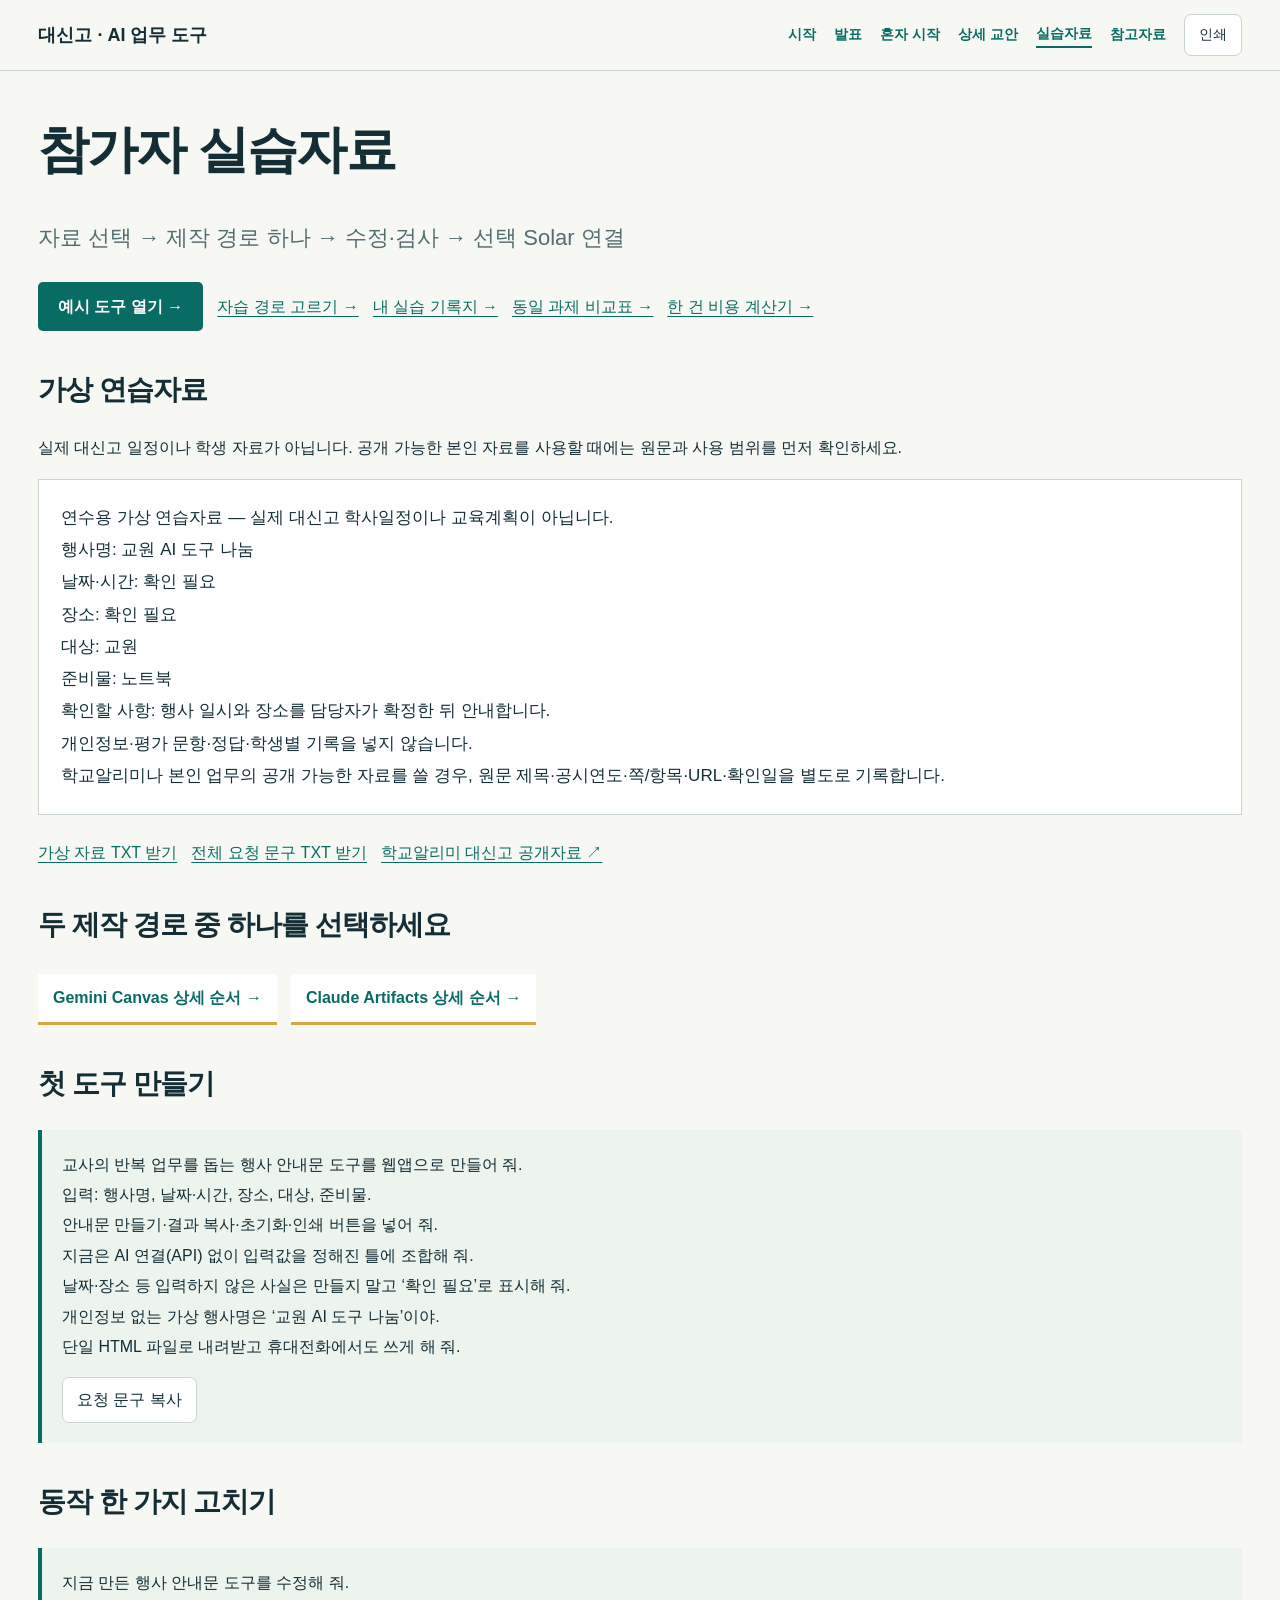
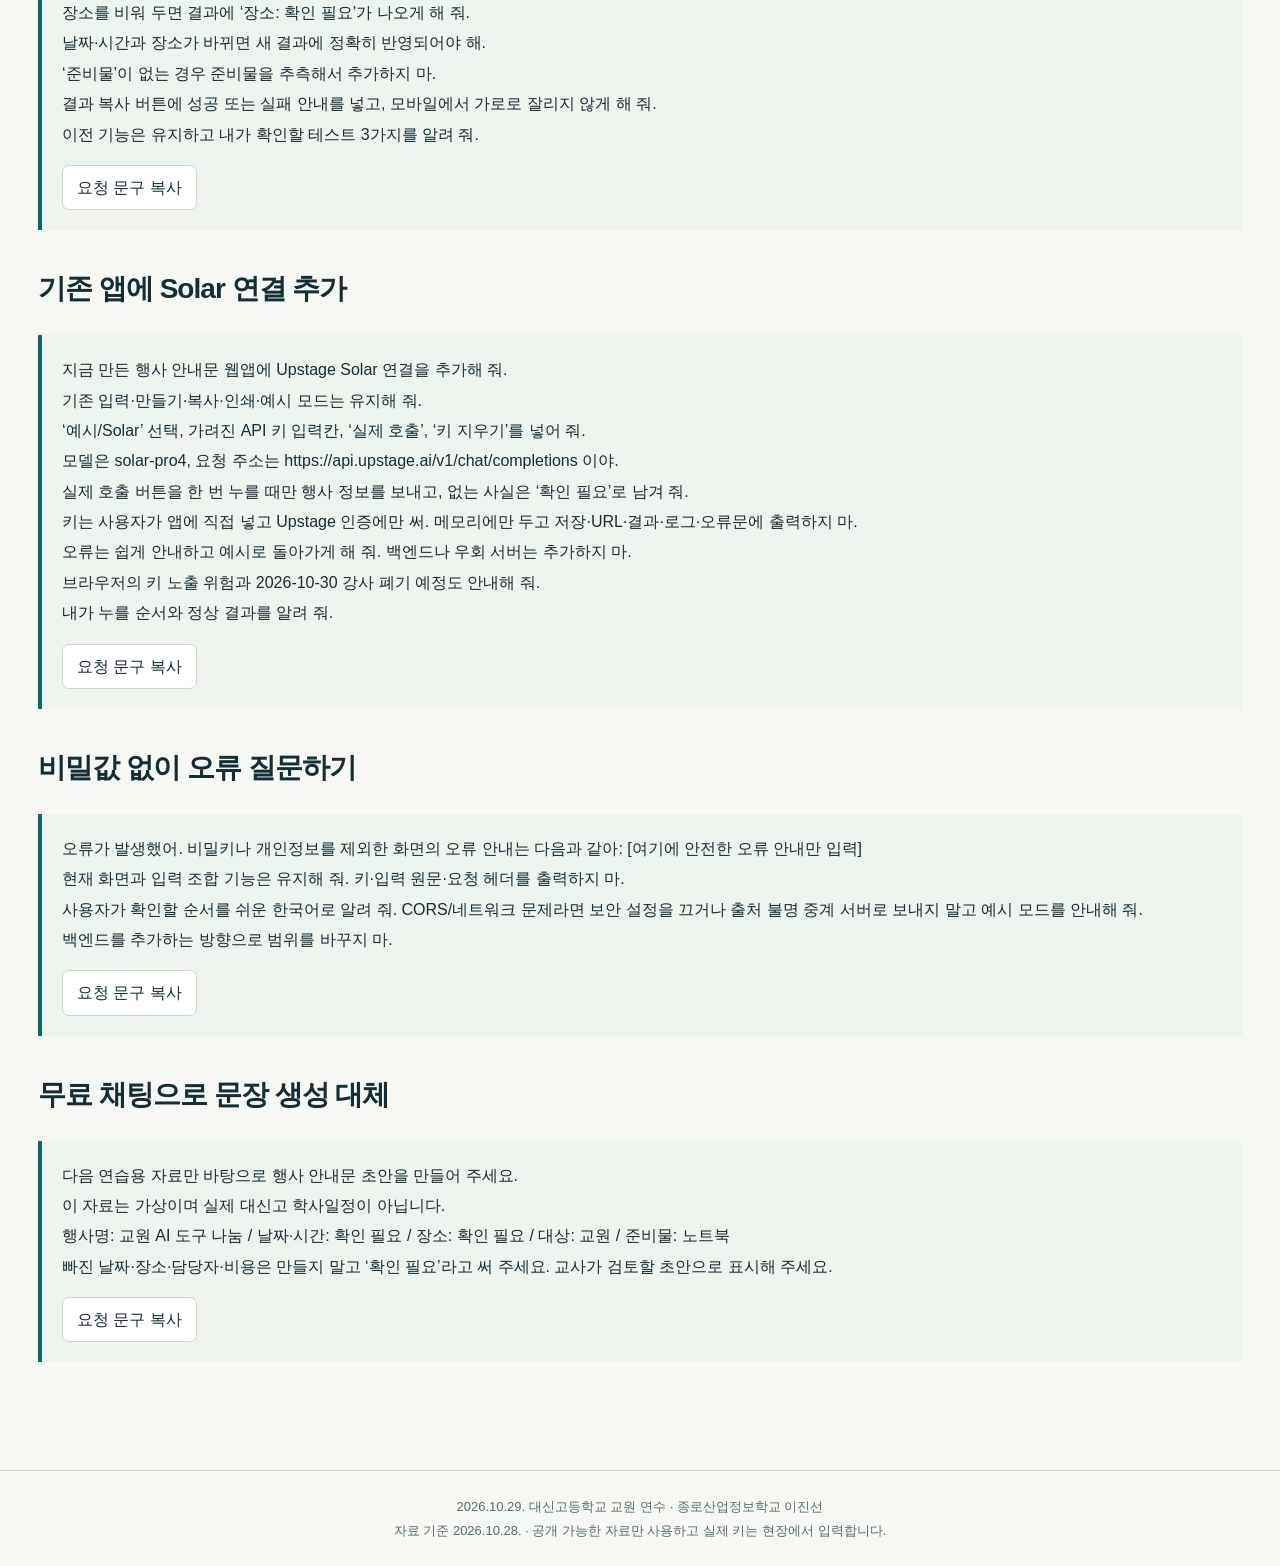
==== commit 947132f8: "Show projected prompts and repair observed novice walkthrough blockers" ====
--- a/practice/index.html
+++ b/practice/index.html
@@ -1,4 +1,4 @@
-<!doctype html><html lang="ko"><head><meta charset="utf-8"><meta name="viewport" content="width=device-width,initial-scale=1"><title>실습자료 · 대신고 2026</title><link rel="icon" href="data:,"><link rel="stylesheet" href="../assets/reference-style.css"><link rel="stylesheet" href="../assets/course.css?v=course42-map1"></head><body ><a class="skip" href="#main">본문으로 이동</a><header class="site-header"><a class="brand" href="../index.html">대신고 · AI 업무 도구</a><nav aria-label="주 메뉴"><a href="../index.html">시작</a><a href="../slides.html">발표</a><a href="../selfstudy.html">혼자 시작</a><a href="../guide.html">상세 교안</a><a href="../practice/index.html" aria-current="page">실습자료</a><a href="../resources.html">참고자료</a><button data-print>인쇄</button></nav></header><main class="page-shell" id="main"><h1>참가자 실습자료</h1><p class="lead">자료 선택 → 제작 경로 하나 → 수정·검사 → 선택 Solar 연결</p><div class="actions"><a class="button-link" href="app.html">예시 도구 열기 →</a><a href="../selfstudy.html">자습 경로 고르기 →</a><a href="worksheet.html">내 실습 기록지 →</a><a href="comparison.html">동일 과제 비교표 →</a><a href="cost.html">한 건 비용 계산기 →</a></div><section><h2>가상 연습자료</h2><p>실제 대신고 일정이나 학생 자료가 아닙니다. 공개 가능한 본인 자료를 사용할 때에는 원문과 사용 범위를 먼저 확인하세요.</p><pre class="source-text">연수용 가상 연습자료 — 실제 대신고 학사일정이나 교육계획이 아닙니다.
+<!doctype html><html lang="ko"><head><meta charset="utf-8"><meta name="viewport" content="width=device-width,initial-scale=1"><title>실습자료 · 대신고 2026</title><link rel="icon" href="data:,"><link rel="stylesheet" href="../assets/reference-style.css"><link rel="stylesheet" href="../assets/course.css?v=course44-visible2"></head><body ><a class="skip" href="#main">본문으로 이동</a><header class="site-header"><a class="brand" href="../index.html">대신고 · AI 업무 도구</a><nav aria-label="주 메뉴"><a href="../index.html">시작</a><a href="../slides.html">발표</a><a href="../selfstudy.html">혼자 시작</a><a href="../guide.html">상세 교안</a><a href="../practice/index.html" aria-current="page">실습자료</a><a href="../resources.html">참고자료</a><button data-print>인쇄</button></nav></header><main class="page-shell" id="main"><h1>참가자 실습자료</h1><p class="lead">자료 선택 → 제작 경로 하나 → 수정·검사 → 선택 Solar 연결</p><div class="actions"><a class="button-link" href="app.html">예시 도구 열기 →</a><a href="../selfstudy.html">자습 경로 고르기 →</a><a href="worksheet.html">내 실습 기록지 →</a><a href="comparison.html">동일 과제 비교표 →</a><a href="cost.html">한 건 비용 계산기 →</a></div><section><h2>가상 연습자료</h2><p>실제 대신고 일정이나 학생 자료가 아닙니다. 공개 가능한 본인 자료를 사용할 때에는 원문과 사용 범위를 먼저 확인하세요.</p><pre class="source-text">연수용 가상 연습자료 — 실제 대신고 학사일정이나 교육계획이 아닙니다.
 행사명: 교원 AI 도구 나눔
 날짜·시간: 확인 필요
 장소: 확인 필요
@@ -7,34 +7,29 @@
 확인할 사항: 행사 일시와 장소를 담당자가 확정한 뒤 안내합니다.
 개인정보·평가 문항·정답·학생별 기록을 넣지 않습니다.
 학교알리미나 본인 업무의 공개 가능한 자료를 쓸 경우, 원문 제목·공시연도·쪽/항목·URL·확인일을 별도로 기록합니다.
-</pre><div class="actions"><a href="source.txt" download>가상 자료 TXT 받기</a><a href="prompts.txt" download>전체 요청 문구 TXT 받기</a><a href="https://www.schoolinfo.go.kr/ei/ss/Pneiss_b01_s0.do?SHL_IDF_CD=856240f4-4a72-44c6-a032-3230ad66b9ea" target="_blank" rel="noopener">학교알리미 대신고 공개자료 ↗</a></div></section><section><h2>두 제작 경로 중 하나를 선택하세요</h2><div class="route-picks"><a href="../guide.html#g06">Gemini Canvas 상세 순서 →</a><a href="../guide.html#g07">Claude Artifacts 상세 순서 →</a></div></section><section><h2>첫 도구 만들기</h2><div class="prompt"><pre id="p-first">교사의 반복 업무를 돕는 ‘행사 안내문 도구’를 만들어 줘.
-HTML 파일 하나로, 별도 설치나 로그인 없이 브라우저에서 열리게 해 줘.
-입력: 행사명, 날짜·시간, 장소, 대상, 준비물, 확인이 필요한 사항.
-버튼을 누르면 위 입력을 정해진 안내문 틀에 넣고, 결과 복사·입력 초기화·인쇄를 제공해 줘.
-지금은 AI API를 연결하지 말고 입력값을 조합해서 동작하게 해 줘.
-입력하지 않은 날짜·비용·담당자·평가 기준을 만들어 내지 말고 ‘확인 필요’로 표시해 줘.
-학생·교사 개인정보와 비공개 평가자료는 사용하지 않을 거야.
-휴대전화에서도 글자가 잘 보이고 버튼을 누를 수 있게 해 줘.
-내가 조작할 순서를 쉬운 한국어로 알려 주고 실행 가능한 미리보기를 보여 줘.</pre><button data-copy="p-first">요청 문구 복사</button></div></section><section><h2>동작 한 가지 고치기</h2><div class="prompt"><pre id="p-revise">지금 만든 행사 안내문 도구를 수정해 줘.
+</pre><div class="actions"><a href="source.txt" download>가상 자료 TXT 받기</a><a href="prompts.txt" download>전체 요청 문구 TXT 받기</a><a href="https://www.schoolinfo.go.kr/ei/ss/Pneiss_b01_s0.do?SHL_IDF_CD=856240f4-4a72-44c6-a032-3230ad66b9ea" target="_blank" rel="noopener">학교알리미 대신고 공개자료 ↗</a></div></section><section><h2>두 제작 경로 중 하나를 선택하세요</h2><div class="route-picks"><a href="../guide.html#g06">Gemini Canvas 상세 순서 →</a><a href="../guide.html#g07">Claude Artifacts 상세 순서 →</a></div></section><section><h2>첫 도구 만들기</h2><div class="prompt"><pre id="p-first">교사의 반복 업무를 돕는 행사 안내문 도구를 웹앱으로 만들어 줘.
+입력: 행사명, 날짜·시간, 장소, 대상, 준비물.
+안내문 만들기·결과 복사·초기화·인쇄 버튼을 넣어 줘.
+지금은 AI 연결(API) 없이 입력값을 정해진 틀에 조합해 줘.
+날짜·장소 등 입력하지 않은 사실은 만들지 말고 ‘확인 필요’로 표시해 줘.
+개인정보 없는 가상 행사명은 ‘교원 AI 도구 나눔’이야.
+단일 HTML 파일로 내려받고 휴대전화에서도 쓰게 해 줘.</pre><button data-copy="p-first" data-copy-feedback="선택한 AI 대화창에 붙여 넣으세요.">요청 문구 복사</button></div></section><section><h2>동작 한 가지 고치기</h2><div class="prompt"><pre id="p-revise">지금 만든 행사 안내문 도구를 수정해 줘.
 장소를 비워 두면 결과에 ‘장소: 확인 필요’가 나오게 해 줘.
 날짜·시간과 장소가 바뀌면 새 결과에 정확히 반영되어야 해.
 ‘준비물’이 없는 경우 준비물을 추측해서 추가하지 마.
 결과 복사 버튼에 성공 또는 실패 안내를 넣고, 모바일에서 가로로 잘리지 않게 해 줘.
-이전 기능은 유지하고 내가 확인할 테스트 3가지를 알려 줘.</pre><button data-copy="p-revise">요청 문구 복사</button></div></section><section><h2>기존 앱에 Solar 연결 추가</h2><div class="prompt"><pre id="p-api">이전에 만든 행사 안내문 웹앱에 Upstage Solar 연결 기능을 추가해 줘.
-나는 코드를 직접 수정하지 않고 사용 방법만 안내받을 거야. 기존 입력 조합 기능은 유지해 줘.
-‘연습용 예시’와 ‘Solar 실제 호출’을 분리하고, 기본은 예시 모드로 시작해 줘.
-실제 호출에는 API 키를 현장에서 직접 입력하는 비밀번호 형식 입력칸을 추가해 줘. 키 문자열을 지금 대화에 넣지는 않을 거야.
-키는 메모리에서만 사용하고 파일·브라우저 저장소·URL·화면 출력·콘솔·오류문에 넣지 마. 새로고침하거나 ‘키 지우기’를 누르면 없어지게 해 줘.
-2026-10-28 공식 안내 기준 모델은 solar-pro4, 요청 주소는 https://api.upstage.ai/v1/chat/completions 이야. 공식 안내가 바뀌면 실제 확인한 값만 사용해 줘.
-사용자가 실제 호출 버튼을 눌렀을 때만 입력한 행사 정보를 Upstage에 보내 안내문 초안을 받게 해 줘. 한 번 클릭에 한 번만 요청하고 중복 클릭·자동 재시도는 막아 줘.
-입력하지 않은 사실은 ‘확인 필요’로 유지하고, 결과는 HTML로 실행하지 말고 일반 글자로 보여 줘.
-완료 안내, 30초 시간 초과, 키 오류, 사용량 한도, 모델 오류, 네트워크/CORS 실패 안내를 쉬운 한국어로 보여 줘. CORS라고 단정하지 말고 네트워크 차단도 확인하도록 해 줘.
-실패해도 예시 모드와 결과 복사·인쇄를 계속 쓸 수 있게 해 줘. 백엔드나 우회 서버를 새로 만들지 마.
-이 구조는 연수 체험용이며 프론트의 키는 노출될 수 있음을 알려 줘. 연수용 임시키는 2026-10-30 강사가 폐기할 예정이라고 표시해 줘.
-완료 후 내가 누를 순서와 정상 결과 확인 방법을 알려 줘.</pre><button data-copy="p-api">요청 문구 복사</button></div></section><section><h2>비밀값 없이 오류 질문하기</h2><div class="prompt"><pre id="p-fix">오류가 발생했어. 비밀키나 개인정보를 제외한 화면의 오류 안내는 다음과 같아: [여기에 안전한 오류 안내만 입력]
+이전 기능은 유지하고 내가 확인할 테스트 3가지를 알려 줘.</pre><button data-copy="p-revise" data-copy-feedback="선택한 AI 대화창에 붙여 넣으세요.">요청 문구 복사</button></div></section><section><h2>기존 앱에 Solar 연결 추가</h2><div class="prompt"><pre id="p-api">지금 만든 행사 안내문 웹앱에 Upstage Solar 연결을 추가해 줘.
+기존 입력·만들기·복사·인쇄·예시 모드는 유지해 줘.
+‘예시/Solar’ 선택, 가려진 API 키 입력칸, ‘실제 호출’, ‘키 지우기’를 넣어 줘.
+모델은 solar-pro4, 요청 주소는 https://api.upstage.ai/v1/chat/completions 이야.
+실제 호출 버튼을 한 번 누를 때만 행사 정보를 보내고, 없는 사실은 ‘확인 필요’로 남겨 줘.
+키는 사용자가 앱에 직접 넣고 Upstage 인증에만 써. 메모리에만 두고 저장·URL·결과·로그·오류문에 출력하지 마.
+오류는 쉽게 안내하고 예시로 돌아가게 해 줘. 백엔드나 우회 서버는 추가하지 마.
+브라우저의 키 노출 위험과 2026-10-30 강사 폐기 예정도 안내해 줘.
+내가 누를 순서와 정상 결과를 알려 줘.</pre><button data-copy="p-api" data-copy-feedback="선택한 AI 대화창에 붙여 넣으세요.">요청 문구 복사</button></div></section><section><h2>비밀값 없이 오류 질문하기</h2><div class="prompt"><pre id="p-fix">오류가 발생했어. 비밀키나 개인정보를 제외한 화면의 오류 안내는 다음과 같아: [여기에 안전한 오류 안내만 입력]
 현재 화면과 입력 조합 기능은 유지해 줘. 키·입력 원문·요청 헤더를 출력하지 마.
 사용자가 확인할 순서를 쉬운 한국어로 알려 줘. CORS/네트워크 문제라면 보안 설정을 끄거나 출처 불명 중계 서버로 보내지 말고 예시 모드를 안내해 줘.
-백엔드를 추가하는 방향으로 범위를 바꾸지 마.</pre><button data-copy="p-fix">요청 문구 복사</button></div></section><section><h2>무료 채팅으로 문장 생성 대체</h2><div class="prompt"><pre id="p-solar-chat">다음 연습용 자료만 바탕으로 행사 안내문 초안을 만들어 주세요.
+백엔드를 추가하는 방향으로 범위를 바꾸지 마.</pre><button data-copy="p-fix" data-copy-feedback="선택한 AI 대화창에 붙여 넣으세요.">요청 문구 복사</button></div></section><section><h2>무료 채팅으로 문장 생성 대체</h2><div class="prompt"><pre id="p-solar-chat">다음 연습용 자료만 바탕으로 행사 안내문 초안을 만들어 주세요.
 이 자료는 가상이며 실제 대신고 학사일정이 아닙니다.
 행사명: 교원 AI 도구 나눔 / 날짜·시간: 확인 필요 / 장소: 확인 필요 / 대상: 교원 / 준비물: 노트북
-빠진 날짜·장소·담당자·비용은 만들지 말고 ‘확인 필요’라고 써 주세요. 교사가 검토할 초안으로 표시해 주세요.</pre><button data-copy="p-solar-chat">요청 문구 복사</button></div></section></main><footer class="site-footer">2026.10.29. 대신고등학교 교원 연수 · 종로산업정보학교 이진선<br>자료 기준 2026.10.28. · 공개 가능한 자료만 사용하고 실제 키는 현장에서 입력합니다.</footer><dialog id="picture-viewer" aria-labelledby="picture-title"><div class="viewer-heading"><h2 id="picture-title">화면 확대</h2><button data-picture-close aria-label="확대 화면 닫기">닫기 ×</button></div><div class="viewer-controls"><div class="view-modes" role="group" aria-label="볼 범위"><button data-view-mode="context" aria-pressed="true">전체 화면</button><button data-view-mode="detail" aria-pressed="false">부분 확대(보조)</button></div><div class="zoom-controls"><button data-zoom-step="-1" aria-label="축소">−</button><label>배율 <input id="picture-scale" type="range" min="5" max="400" value="100" step="1"></label><output id="picture-percent">100%</output><button data-zoom-step="1" aria-label="확대">＋</button><button id="picture-fit">화면에 맞춤</button><button id="picture-original">원본 100%</button></div></div><div id="picture-scroll" tabindex="0" aria-label="확대 이미지. 스크롤하거나 끌어서 이동"><img id="picture-image" alt="" draggable="false"></div><p class="viewer-help">전체 위치와 조작 부분을 전환할 수 있습니다. 크게 확대한 뒤 스크롤하거나 끌어서 읽으세요. Esc로 닫습니다.</p></dialog><div id="toast" role="status" aria-live="polite"></div><script src="../assets/course-app.js?v=course42-map1"></script></body></html>+빠진 날짜·장소·담당자·비용은 만들지 말고 ‘확인 필요’라고 써 주세요. 교사가 검토할 초안으로 표시해 주세요.</pre><button data-copy="p-solar-chat" data-copy-feedback="선택한 AI 대화창에 붙여 넣으세요.">요청 문구 복사</button></div></section></main><footer class="site-footer">2026.10.29. 대신고등학교 교원 연수 · 종로산업정보학교 이진선<br>자료 기준 2026.10.28. · 공개 가능한 자료만 사용하고 실제 키는 현장에서 입력합니다.</footer><dialog id="picture-viewer" aria-labelledby="picture-title"><div class="viewer-heading"><h2 id="picture-title">화면 확대</h2><button data-picture-close aria-label="확대 화면 닫기">닫기 ×</button></div><div class="viewer-controls"><div class="view-modes" role="group" aria-label="볼 범위"><button data-view-mode="context" aria-pressed="true">전체 화면</button><button data-view-mode="detail" aria-pressed="false">부분 확대(보조)</button></div><div class="zoom-controls"><button data-zoom-step="-1" aria-label="축소">−</button><label>배율 <input id="picture-scale" type="range" min="5" max="400" value="100" step="1"></label><output id="picture-percent">100%</output><button data-zoom-step="1" aria-label="확대">＋</button><button id="picture-fit">화면에 맞춤</button><button id="picture-original">원본 100%</button></div></div><div id="picture-scroll" tabindex="0" aria-label="확대 이미지. 스크롤하거나 끌어서 이동"><img id="picture-image" alt="" draggable="false"></div><p class="viewer-help">전체 위치와 조작 부분을 전환할 수 있습니다. 크게 확대한 뒤 스크롤하거나 끌어서 읽으세요. Esc로 닫습니다.</p></dialog><div id="toast" role="status" aria-live="polite"></div><script src="../assets/course-app.js?v=course44-visible2"></script></body></html>
--- a/assets/course.css
+++ b/assets/course.css
@@ -27,4 +27,17 @@
 .guide-tools{position:static}.guide-section,.study-step{scroll-margin-top:24px}.guide-whole .whole-viewport{max-width:900px;margin:0 auto}.action-instructions>strong{display:block;color:var(--teal);font-size:15px;margin-top:20px}.action-instructions .action-list{margin-top:7px}.guide-whole{margin-top:16px}.home-start{background:var(--light);padding:22px;margin:25px 0}.home-start>strong{display:block;color:var(--teal);margin-bottom:12px}.home-start>p{margin:14px 0 0}.start-sequence ol{font-size:22px;line-height:2.4;padding-left:30px}.start-sequence li{padding:12px 0;border-bottom:1px solid var(--line)}@media(max-width:900px){.start-sequence ol{font-size:18px;line-height:1.9}.guide-section,.study-step{scroll-margin-top:18px}}@media print{.guide-tools,.action-instructions>strong{display:none}.guide-whole .whole-viewport{max-width:none}.start-sequence ol{font-size:12pt;line-height:1.8}}
 
 html{scroll-behavior:auto}
+.projected-request{display:flex;flex-direction:column;gap:10px;flex:1;min-height:0;width:100%}.projection .lesson-lead{font-size:18px;line-height:1.6;margin-bottom:14px}.request-location{display:flex;justify-content:space-between;align-items:center;gap:15px;font-size:16px;color:var(--teal);flex:none}.input-location{font-size:12px;padding:5px 10px;white-space:nowrap}.projected-prompt{background:#edf3e9;border-left:5px solid var(--gold);padding:16px 22px;flex:1;min-height:0;display:flex;align-items:center}.projected-prompt pre{margin:0;white-space:pre-wrap;overflow-wrap:anywhere;font-family:inherit;font-size:25px;line-height:1.55;letter-spacing:-.025em;color:var(--ink)}.projection[data-number="24"] .projected-prompt pre{font-size:20px;line-height:1.48}.projection[data-number="40"] .projected-prompt pre{font-size:23px;line-height:1.6}.projected-controls{display:flex;align-items:center;gap:12px;flex-wrap:wrap;flex:none}.projected-controls .request-copy{margin:0}.projected-controls>span{font-size:12px;color:var(--muted)}.projected-controls>a{margin-left:auto;font-size:13px;font-weight:700}.projected-result{font-size:15px;line-height:1.6;margin:0;flex:none}.projected-result b{color:var(--teal);margin-right:10px}
+@media(max-width:900px){.request-location{display:block;font-size:15px}.input-location{margin-top:8px}.projected-prompt{padding:16px;min-height:0}.projected-prompt pre,.projection[data-number="24"] .projected-prompt pre,.projection[data-number="40"] .projected-prompt pre{font-size:18px;line-height:1.85}.projected-controls{gap:10px}.projected-controls>a{margin-left:0}.projection .lesson-lead{font-size:17px}.projected-result{font-size:16px}}
+@media print{.projection .lesson-lead{font-size:10pt}.request-location{font-size:10pt}.input-location,.projected-controls{display:none!important}.projected-prompt{padding:12px 16px}.projected-prompt pre{font-size:15pt;line-height:1.6}.projection[data-number="24"] .projected-prompt pre{font-size:12pt;line-height:1.6}.projection[data-number="40"] .projected-prompt pre{font-size:14pt;line-height:1.65}.projected-result{font-size:9pt}.projected-request{gap:9px}}
+.browser-basics,.prompt-example,.api-meaning{width:100%;display:grid;gap:14px;align-content:center}.browser-basics>section,.prompt-example>section,.api-meaning>section{background:#fff;border-top:4px solid var(--teal);padding:17px 20px}.browser-basics h2,.api-meaning h2{font-size:23px;line-height:1.5;margin:8px 0}.browser-basics p,.api-meaning p{font-size:17px;line-height:1.8;margin:4px 0}.browser-basics small,.prompt-example small,.api-meaning small{font-size:13px;color:var(--teal)}.tab-diagram{display:grid;grid-template-columns:1fr 1.2fr;gap:15px;position:relative}.tab-diagram>div{padding:16px;border:1px solid var(--line);background:#eef4ee}.tab-diagram b{font-size:18px;color:var(--teal)}.tab-diagram>span{grid-column:1/-1;grid-row:2;font-size:13px;text-align:center;color:var(--teal)}.browser-basics .diagram-label{font-size:12px;color:var(--muted)}.prompt-example p{font-size:22px;line-height:1.8;margin:10px 0}.prompt-example strong{font-size:16px;color:var(--teal)}.prompt-example>p,.api-meaning>p{font-size:15px;line-height:1.7;margin:0;color:var(--teal)}.cost-worked{width:100%;display:grid;gap:14px;align-content:center}.cost-unit{padding:16px;background:#eaf1e8;border-left:4px solid var(--gold)}.cost-unit>b{font-size:19px}.cost-unit p{font-size:15px;line-height:1.7;margin:8px 0 0}.cost-worked section{display:grid;grid-template-columns:1fr auto;gap:6px 12px;padding:12px 15px;border-bottom:1px solid var(--line);background:white}.cost-worked section>b{font-size:18px}.cost-worked section>span{grid-column:1;font-size:15px}.cost-worked section>strong{grid-column:2;grid-row:1/3;align-self:center;font-size:25px;color:var(--teal)}.cost-total{padding:14px;background:var(--teal);color:#fff;font-size:21px}.cost-total strong{font-size:30px}.cost-total small{display:block;font-size:12px;margin-top:8px}.route-hint{font-size:12px;line-height:1.6;margin:-8px 0 15px;border-left:3px solid var(--gold);padding-left:10px;color:var(--teal)}.route-hint a{font-weight:800;margin-left:12px}.screen-next{font-size:12px!important;line-height:1.55!important;color:var(--teal)!important;margin:0!important;flex:none}.guide-whole .screen-next{font-size:15px!important}.recall-check>strong{color:var(--teal);font-size:13px}.recall-check p{font-size:17px;line-height:1.7;margin:8px 0}.recall-check button{font-size:13px;padding:5px 11px;margin:3px 0}.guide-detail>.recall-check{margin:25px 0;padding:18px;border-left:4px solid var(--gold);background:#eff4ec}.guide-detail>.recall-check p{font-size:18px}.check-print-answer{display:none}.design-note{max-width:1100px;margin:25px auto;padding:18px;border:1px solid var(--line);font-size:14px;line-height:1.9}.design-note summary{cursor:pointer;font-weight:800}
+@media(max-height:800px) and (min-width:901px){.browser-basics>section,.prompt-example>section,.api-meaning>section{padding:12px 16px}.browser-basics h2,.api-meaning h2{font-size:21px}.browser-basics p,.api-meaning p{font-size:15px;line-height:1.6}.prompt-example p{font-size:20px}.tab-diagram>div{padding:12px}.cost-worked{gap:10px}.cost-unit{padding:12px}.cost-unit>b{font-size:17px}.recall-check p{font-size:16px;line-height:1.55}.route-hint{margin:-7px 0 11px}}
+@media(max-width:900px){.tab-diagram{grid-template-columns:1fr}.tab-diagram>span{grid-row:auto}.browser-basics p,.api-meaning p{font-size:17px}.prompt-example p{font-size:20px}.cost-worked section{grid-template-columns:1fr}.cost-worked section>strong{grid-column:1;grid-row:auto}.route-hint{font-size:13px;margin:0 0 18px}.route-hint a{display:block;margin:6px 0 0}.screen-next{font-size:14px!important}.recall-check p{font-size:18px}}
+@media print{.browser-basics h2,.api-meaning h2{font-size:14pt}.browser-basics p,.api-meaning p,.prompt-example p{font-size:10pt}.tab-diagram{grid-template-columns:1fr 1.2fr}.tab-diagram>div{padding:10px}.tab-diagram b{font-size:10pt}.tab-diagram>span{font-size:8pt}.browser-basics .diagram-label{font-size:7pt}.cost-unit>b{font-size:11pt}.cost-unit p,.cost-worked section>span{font-size:9pt}.cost-worked section>b{font-size:11pt}.cost-worked section>strong{font-size:16pt}.cost-total{font-size:13pt}.cost-total strong{font-size:19pt}.cost-total small{font-size:7pt}.route-hint{font-size:7pt;margin:2px 0 8px}.screen-next{font-size:7pt!important}.recall-check p{font-size:9pt;line-height:1.6}.check-print-answer{display:block;font-size:8pt;line-height:1.6}.recall-check>strong{font-size:8pt}.design-note{display:none}}
+.scope-map{display:grid;grid-template-columns:1fr 1fr;gap:14px;width:100%;align-content:center}.scope-map section{background:white;border-top:4px solid var(--teal);padding:18px}.scope-map small{color:var(--teal);font-size:13px;font-weight:700}.scope-map h2{font-size:23px;line-height:1.4;margin:12px 0}.scope-map p{font-size:16px;line-height:1.7;margin:0}.scope-links{display:grid;grid-template-columns:1fr 1fr;gap:10px;margin:20px 0}.scope-links a{border:1px solid var(--line);border-left:4px solid var(--gold);padding:12px 15px;text-decoration:none;background:#fff}.scope-links small{display:block;color:var(--muted);font-size:12px;margin-bottom:5px}.scope-links strong{font-size:16px;line-height:1.6;color:var(--teal)}.unit-jumps{grid-column:1/-1;display:grid;grid-template-columns:1fr 1fr;gap:8px;padding:0 0 20px;border-bottom:2px solid var(--teal)}#overview-list .unit-jumps a{background:#eaf1ea;border-left:4px solid var(--gold)}.unit-jumps strong{font-size:15px}.unit-jumps small{margin:0 0 5px!important}.role-table{width:100%}.role-table table{width:100%;border-collapse:collapse;font-size:18px}.role-table th,.role-table td{padding:12px;border-bottom:1px solid var(--line);text-align:left}.role-table th{background:#e9f0e8}.role-table p{font-size:15px;color:var(--teal);line-height:1.7}.work-brief{display:grid;gap:13px;width:100%;align-content:center}.work-brief section{padding:16px 20px;border-left:4px solid var(--gold);background:white}.work-brief small{font-size:13px;color:var(--teal)}.work-brief h2{font-size:22px;line-height:1.4;margin:7px 0}.work-brief p{font-size:16px;line-height:1.7;margin:0}.guide-main .scope-map{margin:18px 0 28px}.guide-main .scope-map h2{font-size:23px}.guide-main .scope-map p{font-size:16px}
+@media(max-height:800px) and (min-width:901px){.work-brief{gap:10px}.work-brief section{padding:11px 15px}.work-brief h2{font-size:20px;margin:5px 0}.work-brief p{font-size:14px;line-height:1.55}.work-lesson .lesson-explanation>ol>li{font-size:18px;line-height:1.6;padding:9px 0}.work-lesson .lesson-action{font-size:15px}}
+@media(max-width:900px){.scope-map,.scope-links,.unit-jumps{grid-template-columns:1fr}.scope-map h2{font-size:24px}.scope-map p{font-size:17px}.scope-links strong{font-size:16px}.role-table table{font-size:15px}.role-table th,.role-table td{padding:9px}.work-brief h2{font-size:23px}}
+@media print{.scope-links,.unit-jumps{display:none}.scope-map{grid-template-columns:1fr 1fr;gap:10px}.scope-map section{padding:13px}.scope-map h2{font-size:15pt}.scope-map p{font-size:10pt}.scope-map small{font-size:8pt}.role-table table{font-size:10pt}.role-table th,.role-table td{padding:7px}.work-brief h2{font-size:14pt}.work-brief p{font-size:10pt}.work-brief small{font-size:8pt}}
 @media print{.print-slide .lesson-grid{display:grid!important;grid-template-columns:1fr 1.2fr;flex:1;min-height:0}.print-slide .screen-lesson .lesson-grid{grid-template-columns:.8fr 1.65fr}.print-slide .lesson-visual{display:flex;min-height:0;height:100%}.print-slide .whole-picture{height:100%}.print-slide .whole-viewport{min-height:55mm}.print-slide .scene-gallery{display:grid;grid-template-columns:1fr 1fr;grid-auto-rows:minmax(0,1fr);gap:8px}.print-slide .gallery-controls{display:none!important}.print-slide .gallery-panel[hidden]{display:block!important}.print-slide .gallery-panel .whole-viewport{min-height:25mm}.print-slide .gallery-panel .screen-arrival{display:none}.print-slide .gallery-panel .screen-legend{font-size:6pt}}
+.practice-check blockquote{margin:18px 0;padding:16px 20px;border-left:4px solid var(--gold);background:white;font-size:23px;line-height:1.8}@media(max-width:900px){.practice-check blockquote{font-size:20px}}@media print{.practice-check blockquote{font-size:12pt;line-height:1.65;padding:10px}}
+.input-choices{display:flex;gap:8px;flex:none}@media(max-width:900px){.input-choices{flex-wrap:wrap}}
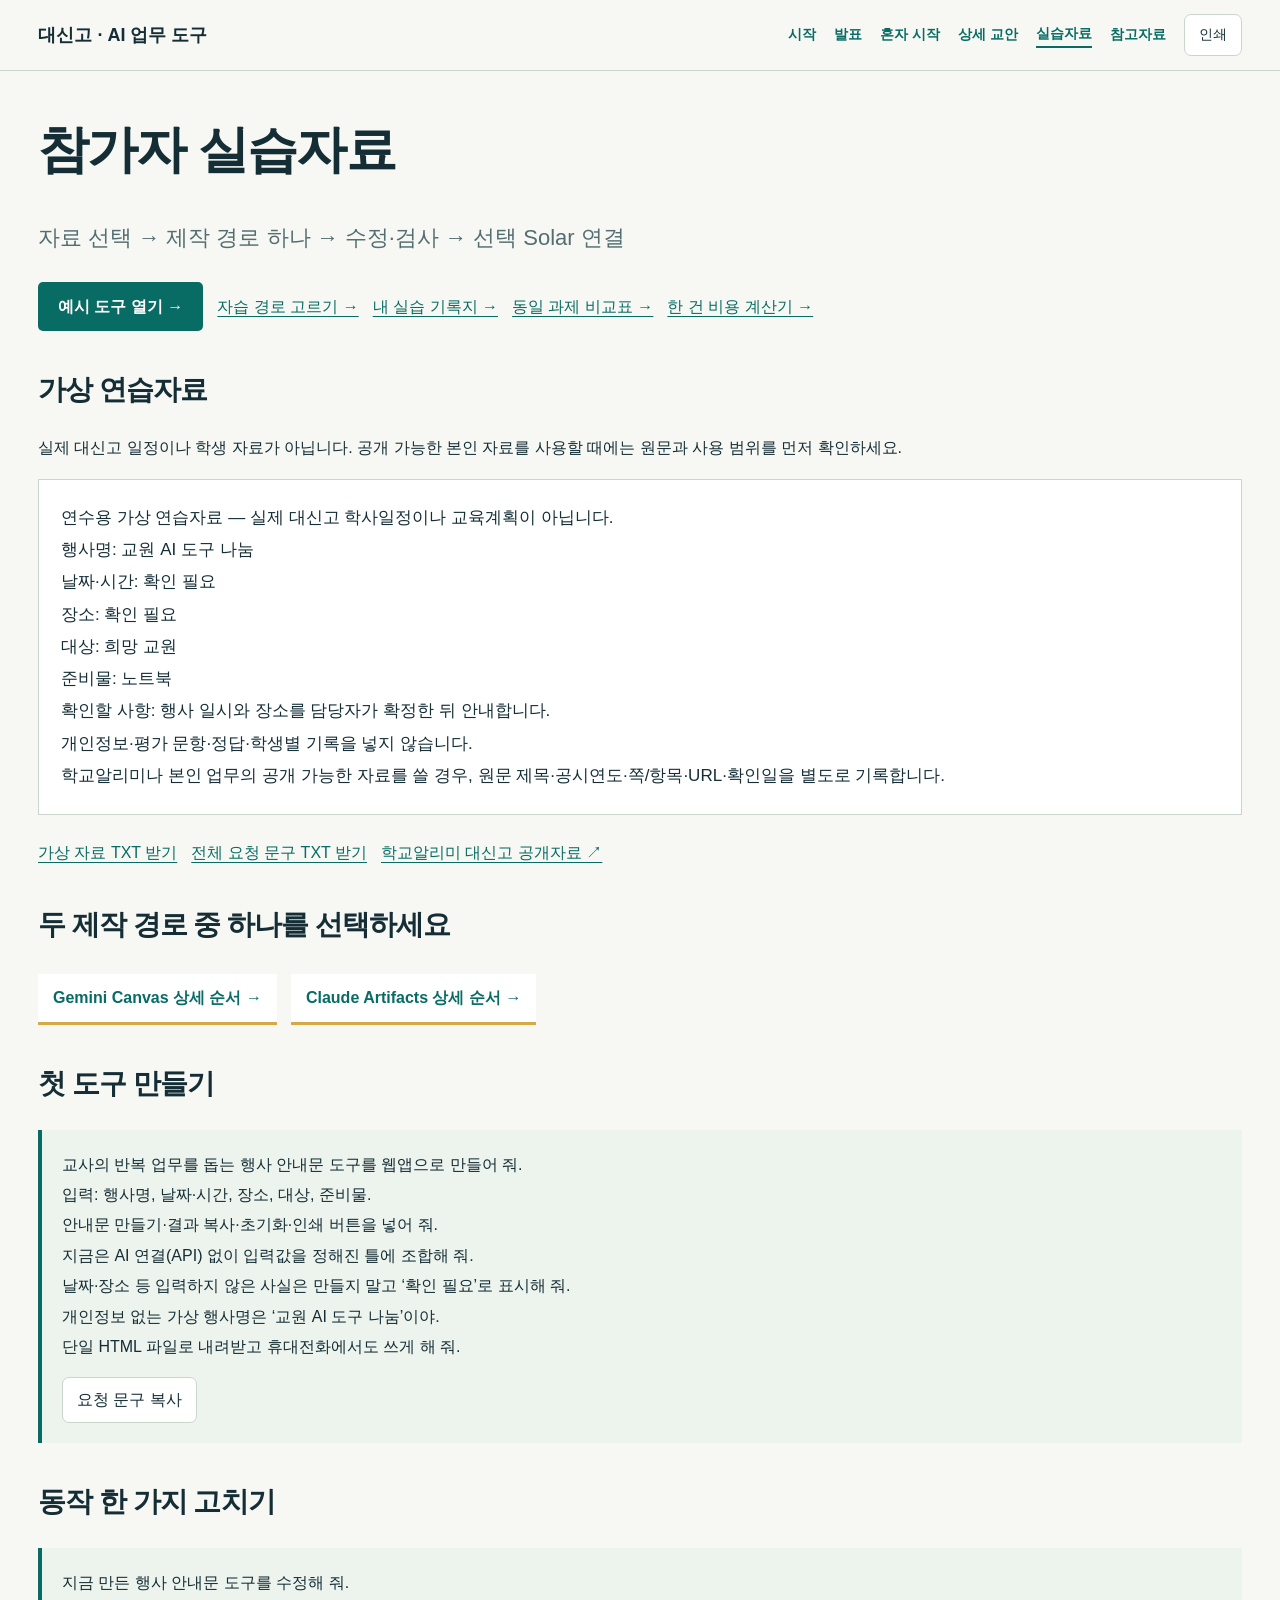
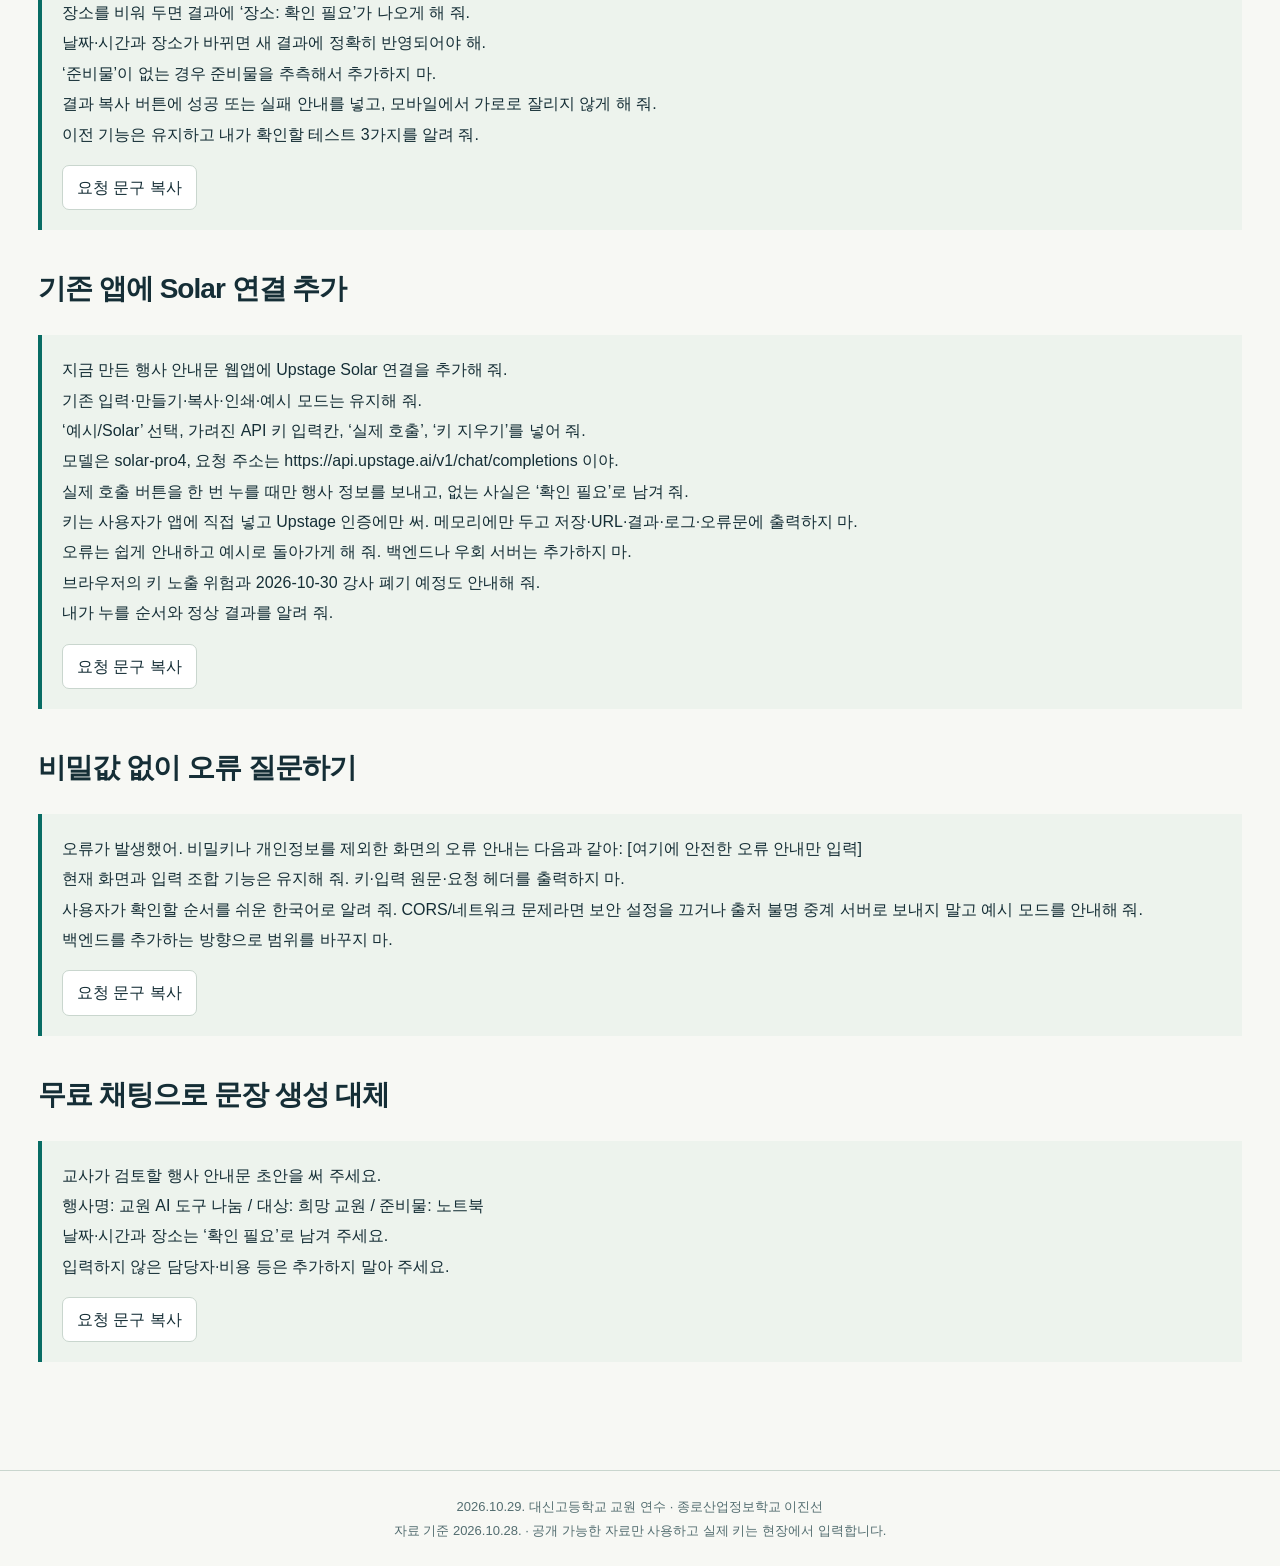
==== commit afdb3b43: "Connect classroom workflows with visible inputs, full screens and respectful guidance" ====
--- a/practice/index.html
+++ b/practice/index.html
@@ -1,8 +1,8 @@
-<!doctype html><html lang="ko"><head><meta charset="utf-8"><meta name="viewport" content="width=device-width,initial-scale=1"><title>실습자료 · 대신고 2026</title><link rel="icon" href="data:,"><link rel="stylesheet" href="../assets/reference-style.css"><link rel="stylesheet" href="../assets/course.css?v=course44-visible2"></head><body ><a class="skip" href="#main">본문으로 이동</a><header class="site-header"><a class="brand" href="../index.html">대신고 · AI 업무 도구</a><nav aria-label="주 메뉴"><a href="../index.html">시작</a><a href="../slides.html">발표</a><a href="../selfstudy.html">혼자 시작</a><a href="../guide.html">상세 교안</a><a href="../practice/index.html" aria-current="page">실습자료</a><a href="../resources.html">참고자료</a><button data-print>인쇄</button></nav></header><main class="page-shell" id="main"><h1>참가자 실습자료</h1><p class="lead">자료 선택 → 제작 경로 하나 → 수정·검사 → 선택 Solar 연결</p><div class="actions"><a class="button-link" href="app.html">예시 도구 열기 →</a><a href="../selfstudy.html">자습 경로 고르기 →</a><a href="worksheet.html">내 실습 기록지 →</a><a href="comparison.html">동일 과제 비교표 →</a><a href="cost.html">한 건 비용 계산기 →</a></div><section><h2>가상 연습자료</h2><p>실제 대신고 일정이나 학생 자료가 아닙니다. 공개 가능한 본인 자료를 사용할 때에는 원문과 사용 범위를 먼저 확인하세요.</p><pre class="source-text">연수용 가상 연습자료 — 실제 대신고 학사일정이나 교육계획이 아닙니다.
+<!doctype html><html lang="ko"><head><meta charset="utf-8"><meta name="viewport" content="width=device-width,initial-scale=1"><title>실습자료 · 대신고 2026</title><link rel="icon" href="data:,"><link rel="stylesheet" href="../assets/reference-style.css"><link rel="stylesheet" href="../assets/course.css?v=course44-classroom3"></head><body ><a class="skip" href="#main">본문으로 이동</a><header class="site-header"><a class="brand" href="../index.html">대신고 · AI 업무 도구</a><nav aria-label="주 메뉴"><a href="../index.html">시작</a><a href="../slides.html">발표</a><a href="../selfstudy.html">혼자 시작</a><a href="../guide.html">상세 교안</a><a href="../practice/index.html" aria-current="page">실습자료</a><a href="../resources.html">참고자료</a><button data-print>인쇄</button></nav></header><main class="page-shell" id="main"><h1>참가자 실습자료</h1><p class="lead">자료 선택 → 제작 경로 하나 → 수정·검사 → 선택 Solar 연결</p><div class="actions"><a class="button-link" href="app.html">예시 도구 열기 →</a><a href="../selfstudy.html">자습 경로 고르기 →</a><a href="worksheet.html">내 실습 기록지 →</a><a href="comparison.html">동일 과제 비교표 →</a><a href="cost.html">한 건 비용 계산기 →</a></div><section><h2>가상 연습자료</h2><p>실제 대신고 일정이나 학생 자료가 아닙니다. 공개 가능한 본인 자료를 사용할 때에는 원문과 사용 범위를 먼저 확인하세요.</p><pre class="source-text">연수용 가상 연습자료 — 실제 대신고 학사일정이나 교육계획이 아닙니다.
 행사명: 교원 AI 도구 나눔
 날짜·시간: 확인 필요
 장소: 확인 필요
-대상: 교원
+대상: 희망 교원
 준비물: 노트북
 확인할 사항: 행사 일시와 장소를 담당자가 확정한 뒤 안내합니다.
 개인정보·평가 문항·정답·학생별 기록을 넣지 않습니다.
@@ -29,7 +29,7 @@
 내가 누를 순서와 정상 결과를 알려 줘.</pre><button data-copy="p-api" data-copy-feedback="선택한 AI 대화창에 붙여 넣으세요.">요청 문구 복사</button></div></section><section><h2>비밀값 없이 오류 질문하기</h2><div class="prompt"><pre id="p-fix">오류가 발생했어. 비밀키나 개인정보를 제외한 화면의 오류 안내는 다음과 같아: [여기에 안전한 오류 안내만 입력]
 현재 화면과 입력 조합 기능은 유지해 줘. 키·입력 원문·요청 헤더를 출력하지 마.
 사용자가 확인할 순서를 쉬운 한국어로 알려 줘. CORS/네트워크 문제라면 보안 설정을 끄거나 출처 불명 중계 서버로 보내지 말고 예시 모드를 안내해 줘.
-백엔드를 추가하는 방향으로 범위를 바꾸지 마.</pre><button data-copy="p-fix" data-copy-feedback="선택한 AI 대화창에 붙여 넣으세요.">요청 문구 복사</button></div></section><section><h2>무료 채팅으로 문장 생성 대체</h2><div class="prompt"><pre id="p-solar-chat">다음 연습용 자료만 바탕으로 행사 안내문 초안을 만들어 주세요.
-이 자료는 가상이며 실제 대신고 학사일정이 아닙니다.
-행사명: 교원 AI 도구 나눔 / 날짜·시간: 확인 필요 / 장소: 확인 필요 / 대상: 교원 / 준비물: 노트북
-빠진 날짜·장소·담당자·비용은 만들지 말고 ‘확인 필요’라고 써 주세요. 교사가 검토할 초안으로 표시해 주세요.</pre><button data-copy="p-solar-chat" data-copy-feedback="선택한 AI 대화창에 붙여 넣으세요.">요청 문구 복사</button></div></section></main><footer class="site-footer">2026.10.29. 대신고등학교 교원 연수 · 종로산업정보학교 이진선<br>자료 기준 2026.10.28. · 공개 가능한 자료만 사용하고 실제 키는 현장에서 입력합니다.</footer><dialog id="picture-viewer" aria-labelledby="picture-title"><div class="viewer-heading"><h2 id="picture-title">화면 확대</h2><button data-picture-close aria-label="확대 화면 닫기">닫기 ×</button></div><div class="viewer-controls"><div class="view-modes" role="group" aria-label="볼 범위"><button data-view-mode="context" aria-pressed="true">전체 화면</button><button data-view-mode="detail" aria-pressed="false">부분 확대(보조)</button></div><div class="zoom-controls"><button data-zoom-step="-1" aria-label="축소">−</button><label>배율 <input id="picture-scale" type="range" min="5" max="400" value="100" step="1"></label><output id="picture-percent">100%</output><button data-zoom-step="1" aria-label="확대">＋</button><button id="picture-fit">화면에 맞춤</button><button id="picture-original">원본 100%</button></div></div><div id="picture-scroll" tabindex="0" aria-label="확대 이미지. 스크롤하거나 끌어서 이동"><img id="picture-image" alt="" draggable="false"></div><p class="viewer-help">전체 위치와 조작 부분을 전환할 수 있습니다. 크게 확대한 뒤 스크롤하거나 끌어서 읽으세요. Esc로 닫습니다.</p></dialog><div id="toast" role="status" aria-live="polite"></div><script src="../assets/course-app.js?v=course44-visible2"></script></body></html>+백엔드를 추가하는 방향으로 범위를 바꾸지 마.</pre><button data-copy="p-fix" data-copy-feedback="선택한 AI 대화창에 붙여 넣으세요.">요청 문구 복사</button></div></section><section><h2>무료 채팅으로 문장 생성 대체</h2><div class="prompt"><pre id="p-solar-chat">교사가 검토할 행사 안내문 초안을 써 주세요.
+행사명: 교원 AI 도구 나눔 / 대상: 희망 교원 / 준비물: 노트북
+날짜·시간과 장소는 ‘확인 필요’로 남겨 주세요.
+입력하지 않은 담당자·비용 등은 추가하지 말아 주세요.</pre><button data-copy="p-solar-chat" data-copy-feedback="선택한 AI 대화창에 붙여 넣으세요.">요청 문구 복사</button></div></section></main><footer class="site-footer">2026.10.29. 대신고등학교 교원 연수 · 종로산업정보학교 이진선<br>자료 기준 2026.10.28. · 공개 가능한 자료만 사용하고 실제 키는 현장에서 입력합니다.</footer><dialog id="picture-viewer" aria-labelledby="picture-title"><div class="viewer-heading"><h2 id="picture-title">화면 확대</h2><button data-picture-close aria-label="확대 화면 닫기">닫기 ×</button></div><div class="viewer-controls"><div class="view-modes" role="group" aria-label="볼 범위"><button data-view-mode="context" aria-pressed="true">전체 화면</button><button data-view-mode="detail" aria-pressed="false">부분 확대(보조)</button></div><div class="zoom-controls"><button data-zoom-step="-1" aria-label="축소">−</button><label>배율 <input id="picture-scale" type="range" min="5" max="400" value="100" step="1"></label><output id="picture-percent">100%</output><button data-zoom-step="1" aria-label="확대">＋</button><button id="picture-fit">화면에 맞춤</button><button id="picture-original">원본 100%</button></div></div><div id="picture-scroll" tabindex="0" aria-label="확대 이미지. 스크롤하거나 끌어서 이동"><img id="picture-image" alt="" draggable="false"></div><p class="viewer-help">전체 위치와 조작 부분을 전환할 수 있습니다. 크게 확대한 뒤 스크롤하거나 끌어서 읽으세요. Esc로 닫습니다.</p></dialog><div id="toast" role="status" aria-live="polite"></div><script src="../assets/course-app.js?v=course44-classroom3"></script></body></html>
--- a/assets/course.css
+++ b/assets/course.css
@@ -41,3 +41,11 @@
 @media print{.print-slide .lesson-grid{display:grid!important;grid-template-columns:1fr 1.2fr;flex:1;min-height:0}.print-slide .screen-lesson .lesson-grid{grid-template-columns:.8fr 1.65fr}.print-slide .lesson-visual{display:flex;min-height:0;height:100%}.print-slide .whole-picture{height:100%}.print-slide .whole-viewport{min-height:55mm}.print-slide .scene-gallery{display:grid;grid-template-columns:1fr 1fr;grid-auto-rows:minmax(0,1fr);gap:8px}.print-slide .gallery-controls{display:none!important}.print-slide .gallery-panel[hidden]{display:block!important}.print-slide .gallery-panel .whole-viewport{min-height:25mm}.print-slide .gallery-panel .screen-arrival{display:none}.print-slide .gallery-panel .screen-legend{font-size:6pt}}
 .practice-check blockquote{margin:18px 0;padding:16px 20px;border-left:4px solid var(--gold);background:white;font-size:23px;line-height:1.8}@media(max-width:900px){.practice-check blockquote{font-size:20px}}@media print{.practice-check blockquote{font-size:12pt;line-height:1.65;padding:10px}}
 .input-choices{display:flex;gap:8px;flex:none}@media(max-width:900px){.input-choices{flex-wrap:wrap}}
+/* Place, action and result stay together in both projected and self-study views. */
+.lesson-location{display:flex;gap:12px;align-items:center;margin:0 0 13px;padding:7px 11px;border-left:4px solid var(--teal);background:#edf2eb;font-size:15px;line-height:1.45;flex:none}.lesson-location>span{font-weight:800;white-space:nowrap;color:var(--teal)}.lesson-location>p{margin:0}.lesson-action{margin-top:14px}.lesson-review{margin-top:12px}.lesson-review .recall-check{margin:0;padding:10px 12px;background:#f4f0e5;border-left:3px solid var(--gold)}.lesson-review .recall-check p{font-size:15px;line-height:1.5;margin:4px 0}.lesson-review .recall-check>strong{font-size:11px}.lesson-review [data-recall]{font-size:12px;padding:3px 9px;min-height:26px}.step-location{font-size:15px;color:var(--teal);background:#edf2eb;border-left:3px solid var(--teal);padding:9px 13px;margin:10px 0 17px}.step-location b{margin-right:12px}.visible-example{background:#edf3e9;border-left:4px solid var(--gold);padding:13px 15px;margin:14px 0}.visible-example>strong{font-size:13px;color:var(--teal)}.visible-example pre{font:19px/1.6 var(--font);white-space:pre-wrap;overflow-wrap:anywhere;margin:9px 0}.visible-example button{font-size:12px;padding:4px 10px}.course-slide:has(.visible-example) .lesson-grid{grid-template-columns:1.05fr 1.25fr}.course-slide:has(.visible-example) .lesson-explanation>ol>li{font-size:18px;line-height:1.6;padding:8px 0}.course-slide:has(.visible-example) .lesson-action{font-size:15px;line-height:1.6}.field-reference,.comparison-walk{width:100%;padding:20px;background:#edf3ed}.field-reference h2,.comparison-walk h2{font-size:24px;margin:0 0 15px}.field-reference p,.comparison-walk p,.classroom-prices p{font-size:15px;line-height:1.7;margin:15px 0 0}.field-reference td:first-child{white-space:nowrap;font-weight:700}.classroom-basics{width:100%;padding:15px}.classroom-basics>section{padding:16px 20px}.classroom-basics h2{font-size:24px;margin:0 0 8px}.classroom-basics p{font-size:18px;line-height:1.65}.classroom-basics .course-address{font-size:17px;overflow-wrap:anywhere;word-break:break-word;margin:15px 0 0;padding:12px 15px;background:#fff}.course-address small{font-size:13px}.teaching-gallery .gallery-controls{gap:6px}.teaching-gallery .gallery-controls button{font-size:12px;padding:5px 9px}.classroom-prices .table-wrap table{font-size:17px}.classroom-prices th,.classroom-prices td{padding:11px 10px}
+@media(max-height:800px) and (min-width:901px){.lesson-location{font-size:14px;margin-bottom:10px;padding:6px 10px}.lesson-lead{margin-bottom:12px}.lesson-explanation>ol>li{font-size:18px;line-height:1.6;padding:9px 0}.lesson-action{font-size:15px;line-height:1.6;margin-top:12px}.lesson-action strong{font-size:12px}.lesson-review{margin-top:9px}.classroom-basics>section{padding:11px 15px}.classroom-basics h2{font-size:21px}.classroom-basics p{font-size:16px}.field-reference{padding:15px}.field-reference table{font-size:17px}.field-reference td,.field-reference th{padding:9px 12px}.visible-example pre{font-size:18px;line-height:1.55}.classroom-prices td,.classroom-prices th{padding:9px}.classroom-prices p{font-size:14px}}
+@media(max-width:900px){.lesson-location{display:block;font-size:15px}.lesson-location>p{margin-top:5px}.lesson-explanation>ol>li{font-size:18px;line-height:1.8}.lesson-action{font-size:17px;line-height:1.8}.visible-example pre{font-size:18px;line-height:1.8}.classroom-prices .table-wrap table{font-size:14px}.classroom-prices th,.classroom-prices td{padding:9px 7px}.teaching-gallery .gallery-controls{flex-wrap:wrap}.field-reference h2{font-size:24px}.classroom-basics .course-address{font-size:16px}.lesson-review .recall-check p{font-size:17px}.step-location{font-size:15px}}
+@media print{.lesson-location{font-size:8pt;margin-bottom:7px;padding:5px 8px}.lesson-review{margin-top:7px}.lesson-review .recall-check{padding:7px}.lesson-review .recall-check p{font-size:8pt}.lesson-review .recall-check>strong{font-size:7pt}.visible-example{padding:9px;margin:9px 0}.visible-example pre{font-size:10pt;line-height:1.65}.visible-example>strong{font-size:8pt}.print-slide .course-slide:has(.visible-example) .lesson-grid{grid-template-columns:1.05fr 1.25fr}.course-slide:has(.visible-example) .lesson-explanation>ol>li{font-size:10pt;line-height:1.6;padding:6px 0}.course-slide:has(.visible-example) .lesson-action{font-size:9pt}.print-slide .teaching-gallery{display:flex!important;flex-direction:column}.print-slide .teaching-gallery .gallery-panel[hidden]{display:none!important}.print-slide .teaching-gallery .gallery-panel:not([hidden]){display:block!important;flex:1}.print-slide .teaching-gallery .whole-viewport{min-height:45mm}.field-reference{padding:12px}.field-reference h2,.comparison-walk h2,.classroom-basics h2{font-size:14pt}.classroom-basics p{font-size:11pt}.classroom-basics .course-address{font-size:10pt}.classroom-basics .course-address small{font-size:8pt}.field-reference p,.comparison-walk p,.classroom-prices p{font-size:8pt}.classroom-prices .table-wrap table{font-size:9pt}.classroom-prices td,.classroom-prices th{padding:7px}.step-location{font-size:9pt;padding:7px;margin:8px 0 12px;break-after:avoid}}
+.visible-example button{min-height:30px}.visible-example pre{margin:6px 0}@media(max-width:900px){.visible-example button{min-height:44px}}
+.mini-controls{display:flex;align-items:center;gap:12px;flex-wrap:wrap}.mini-controls a{font-size:12px;font-weight:700}@media print{.mini-controls{display:none}}
+@media print{.guide-whole .whole-viewport{width:min(100%,calc(140mm * var(--ratio)));height:auto;aspect-ratio:var(--ratio);min-height:0;max-height:none;margin-left:auto;margin-right:auto;flex:none}}
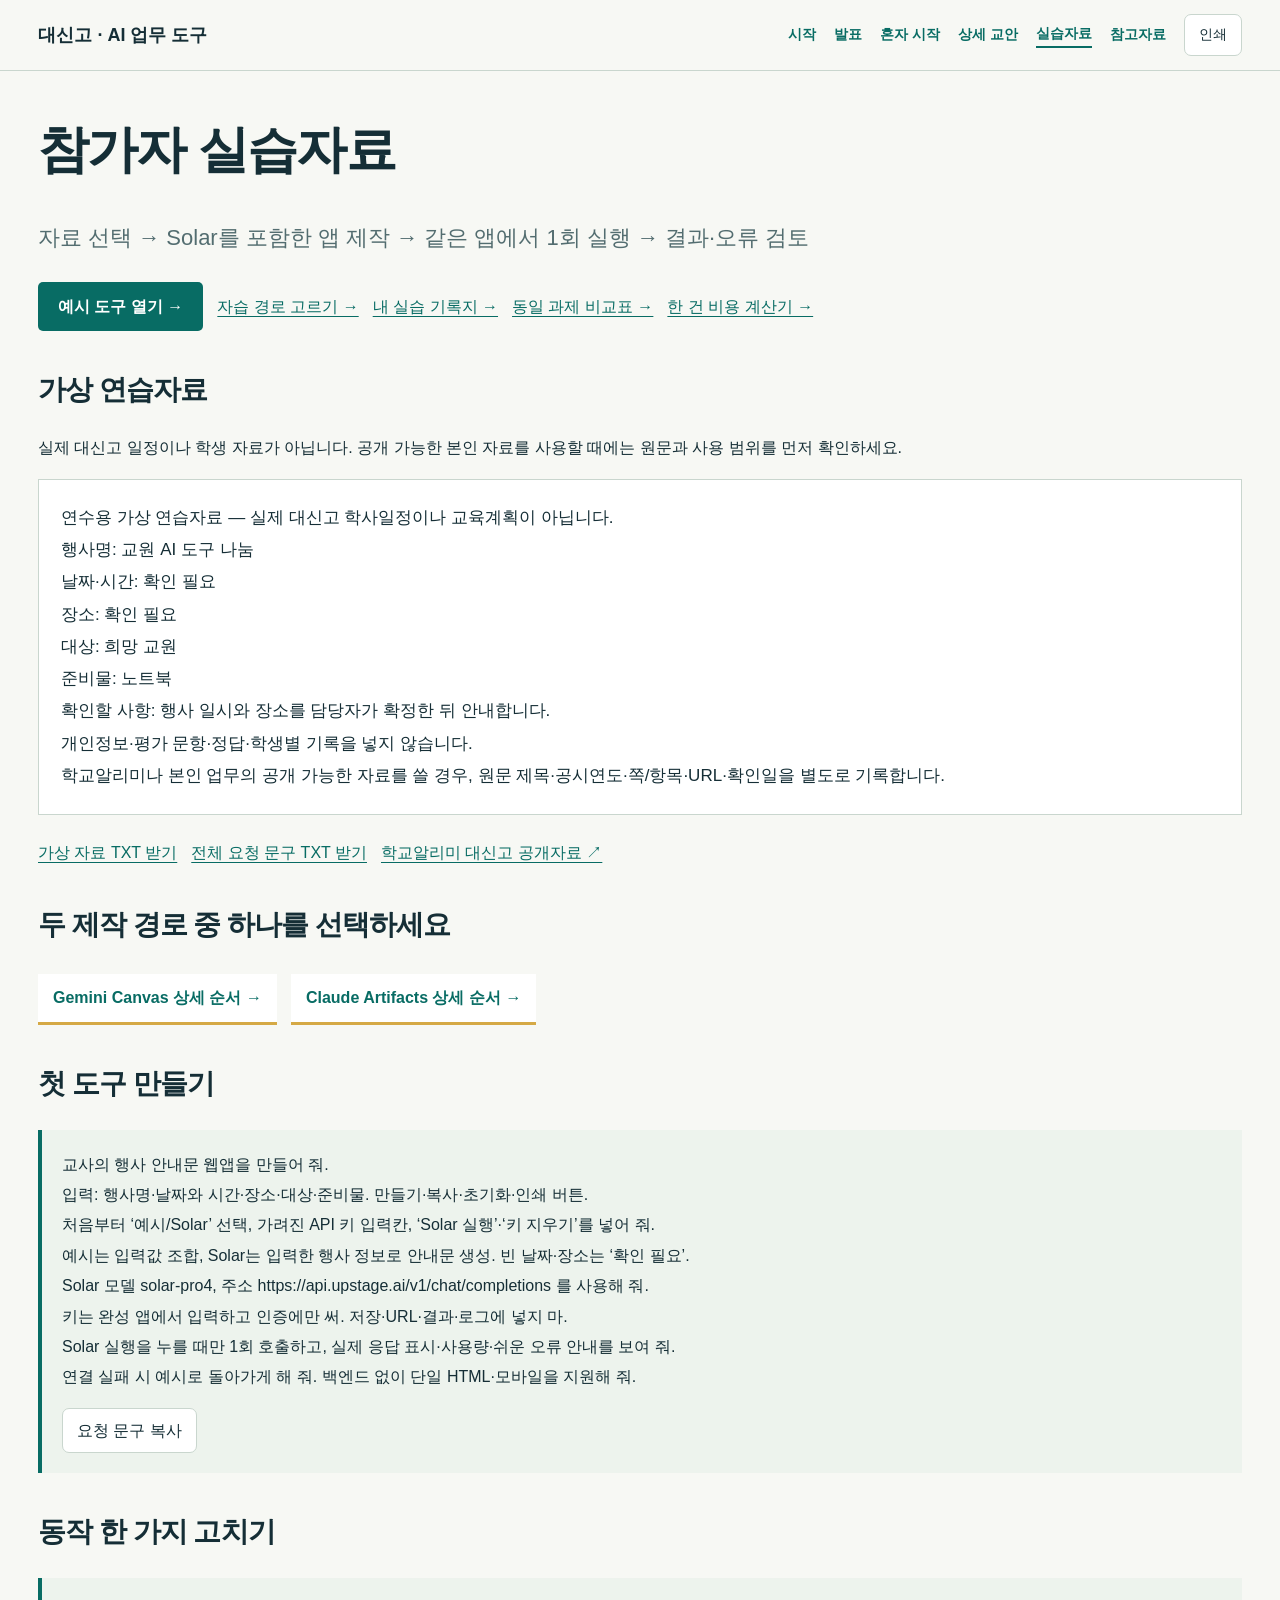
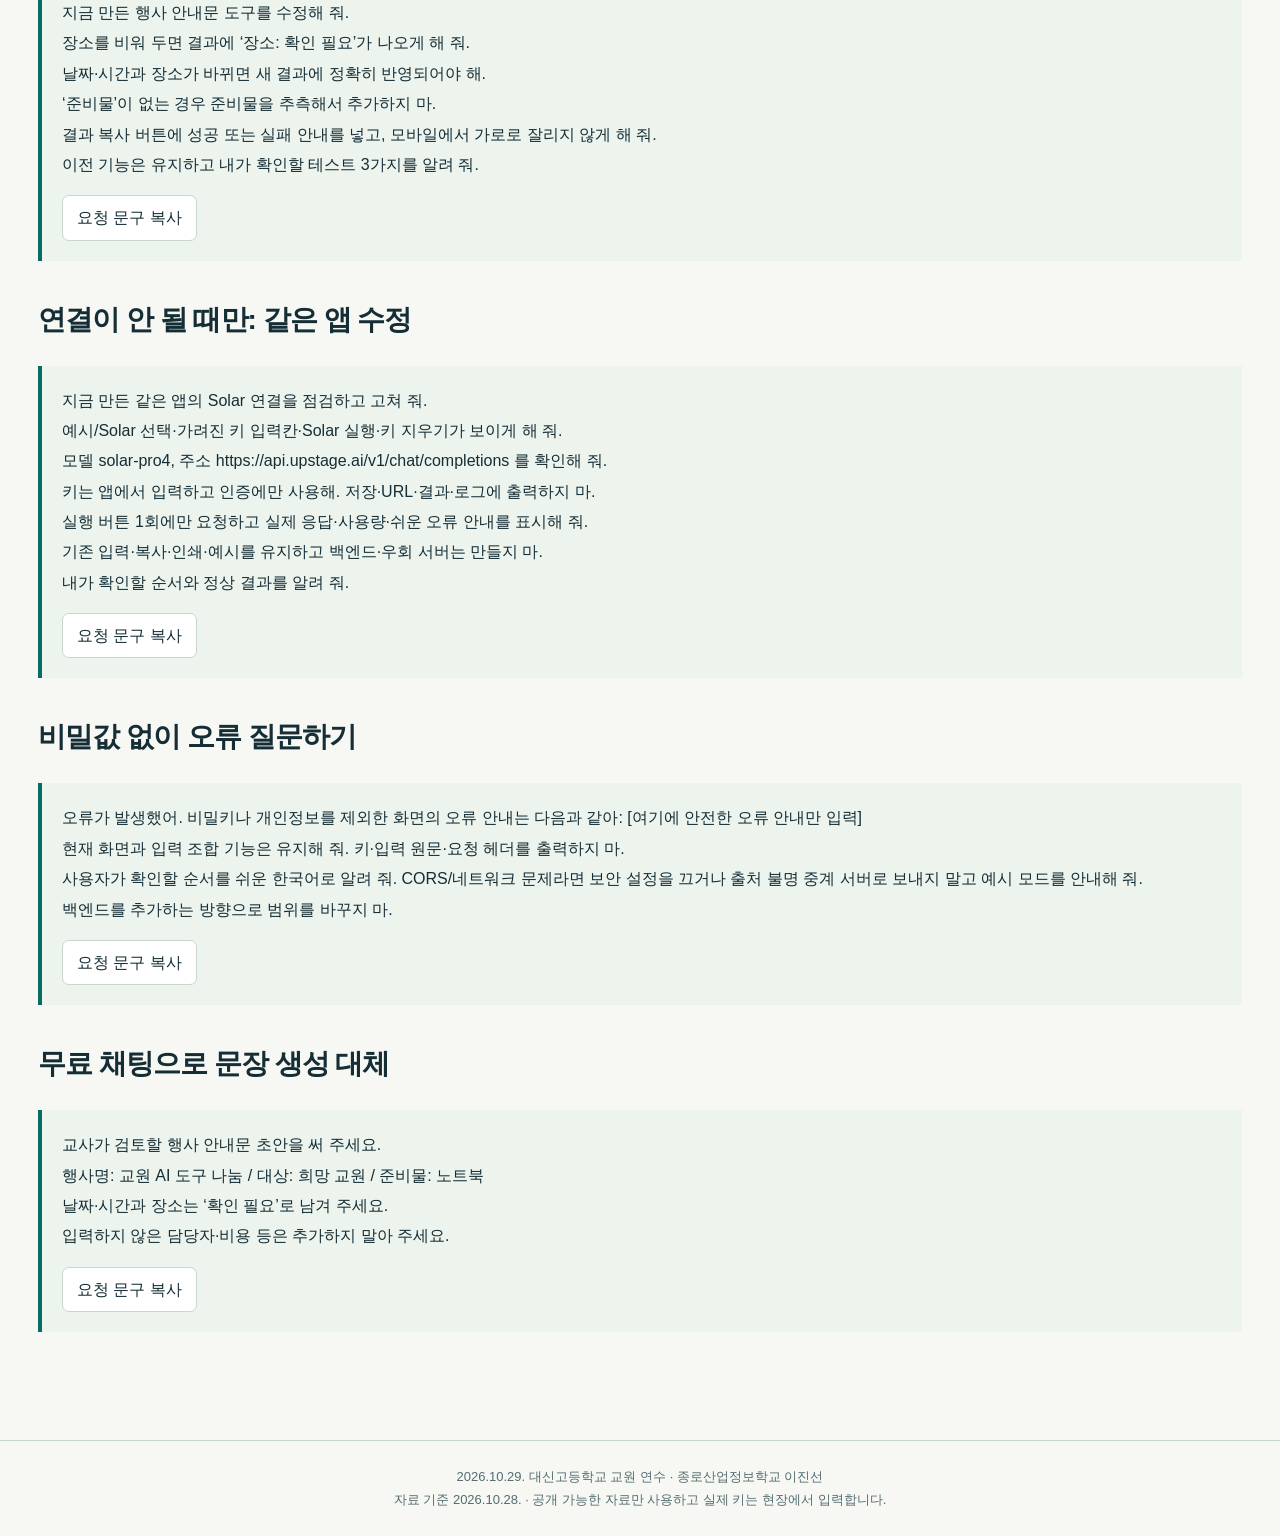
==== commit 9ae84690: "Keep the API trial in the learner-created app from the first request" ====
--- a/practice/index.html
+++ b/practice/index.html
@@ -1,4 +1,4 @@
-<!doctype html><html lang="ko"><head><meta charset="utf-8"><meta name="viewport" content="width=device-width,initial-scale=1"><title>실습자료 · 대신고 2026</title><link rel="icon" href="data:,"><link rel="stylesheet" href="../assets/reference-style.css"><link rel="stylesheet" href="../assets/course.css?v=course44-classroom3"></head><body ><a class="skip" href="#main">본문으로 이동</a><header class="site-header"><a class="brand" href="../index.html">대신고 · AI 업무 도구</a><nav aria-label="주 메뉴"><a href="../index.html">시작</a><a href="../slides.html">발표</a><a href="../selfstudy.html">혼자 시작</a><a href="../guide.html">상세 교안</a><a href="../practice/index.html" aria-current="page">실습자료</a><a href="../resources.html">참고자료</a><button data-print>인쇄</button></nav></header><main class="page-shell" id="main"><h1>참가자 실습자료</h1><p class="lead">자료 선택 → 제작 경로 하나 → 수정·검사 → 선택 Solar 연결</p><div class="actions"><a class="button-link" href="app.html">예시 도구 열기 →</a><a href="../selfstudy.html">자습 경로 고르기 →</a><a href="worksheet.html">내 실습 기록지 →</a><a href="comparison.html">동일 과제 비교표 →</a><a href="cost.html">한 건 비용 계산기 →</a></div><section><h2>가상 연습자료</h2><p>실제 대신고 일정이나 학생 자료가 아닙니다. 공개 가능한 본인 자료를 사용할 때에는 원문과 사용 범위를 먼저 확인하세요.</p><pre class="source-text">연수용 가상 연습자료 — 실제 대신고 학사일정이나 교육계획이 아닙니다.
+<!doctype html><html lang="ko"><head><meta charset="utf-8"><meta name="viewport" content="width=device-width,initial-scale=1"><title>실습자료 · 대신고 2026</title><link rel="icon" href="data:,"><link rel="stylesheet" href="../assets/reference-style.css"><link rel="stylesheet" href="../assets/course.css?v=course44-oneapp1"></head><body ><a class="skip" href="#main">본문으로 이동</a><header class="site-header"><a class="brand" href="../index.html">대신고 · AI 업무 도구</a><nav aria-label="주 메뉴"><a href="../index.html">시작</a><a href="../slides.html">발표</a><a href="../selfstudy.html">혼자 시작</a><a href="../guide.html">상세 교안</a><a href="../practice/index.html" aria-current="page">실습자료</a><a href="../resources.html">참고자료</a><button data-print>인쇄</button></nav></header><main class="page-shell" id="main"><h1>참가자 실습자료</h1><p class="lead">자료 선택 → Solar를 포함한 앱 제작 → 같은 앱에서 1회 실행 → 결과·오류 검토</p><div class="actions"><a class="button-link" href="app.html">예시 도구 열기 →</a><a href="../selfstudy.html">자습 경로 고르기 →</a><a href="worksheet.html">내 실습 기록지 →</a><a href="comparison.html">동일 과제 비교표 →</a><a href="cost.html">한 건 비용 계산기 →</a></div><section><h2>가상 연습자료</h2><p>실제 대신고 일정이나 학생 자료가 아닙니다. 공개 가능한 본인 자료를 사용할 때에는 원문과 사용 범위를 먼저 확인하세요.</p><pre class="source-text">연수용 가상 연습자료 — 실제 대신고 학사일정이나 교육계획이 아닙니다.
 행사명: 교원 AI 도구 나눔
 날짜·시간: 확인 필요
 장소: 확인 필요
@@ -7,29 +7,28 @@
 확인할 사항: 행사 일시와 장소를 담당자가 확정한 뒤 안내합니다.
 개인정보·평가 문항·정답·학생별 기록을 넣지 않습니다.
 학교알리미나 본인 업무의 공개 가능한 자료를 쓸 경우, 원문 제목·공시연도·쪽/항목·URL·확인일을 별도로 기록합니다.
-</pre><div class="actions"><a href="source.txt" download>가상 자료 TXT 받기</a><a href="prompts.txt" download>전체 요청 문구 TXT 받기</a><a href="https://www.schoolinfo.go.kr/ei/ss/Pneiss_b01_s0.do?SHL_IDF_CD=856240f4-4a72-44c6-a032-3230ad66b9ea" target="_blank" rel="noopener">학교알리미 대신고 공개자료 ↗</a></div></section><section><h2>두 제작 경로 중 하나를 선택하세요</h2><div class="route-picks"><a href="../guide.html#g06">Gemini Canvas 상세 순서 →</a><a href="../guide.html#g07">Claude Artifacts 상세 순서 →</a></div></section><section><h2>첫 도구 만들기</h2><div class="prompt"><pre id="p-first">교사의 반복 업무를 돕는 행사 안내문 도구를 웹앱으로 만들어 줘.
-입력: 행사명, 날짜·시간, 장소, 대상, 준비물.
-안내문 만들기·결과 복사·초기화·인쇄 버튼을 넣어 줘.
-지금은 AI 연결(API) 없이 입력값을 정해진 틀에 조합해 줘.
-날짜·장소 등 입력하지 않은 사실은 만들지 말고 ‘확인 필요’로 표시해 줘.
-개인정보 없는 가상 행사명은 ‘교원 AI 도구 나눔’이야.
-단일 HTML 파일로 내려받고 휴대전화에서도 쓰게 해 줘.</pre><button data-copy="p-first" data-copy-feedback="선택한 AI 대화창에 붙여 넣으세요.">요청 문구 복사</button></div></section><section><h2>동작 한 가지 고치기</h2><div class="prompt"><pre id="p-revise">지금 만든 행사 안내문 도구를 수정해 줘.
+</pre><div class="actions"><a href="source.txt" download>가상 자료 TXT 받기</a><a href="prompts.txt" download>전체 요청 문구 TXT 받기</a><a href="https://www.schoolinfo.go.kr/ei/ss/Pneiss_b01_s0.do?SHL_IDF_CD=856240f4-4a72-44c6-a032-3230ad66b9ea" target="_blank" rel="noopener">학교알리미 대신고 공개자료 ↗</a></div></section><section><h2>두 제작 경로 중 하나를 선택하세요</h2><div class="route-picks"><a href="../guide.html#g06">Gemini Canvas 상세 순서 →</a><a href="../guide.html#g07">Claude Artifacts 상세 순서 →</a></div></section><section><h2>첫 도구 만들기</h2><div class="prompt"><pre id="p-first">교사의 행사 안내문 웹앱을 만들어 줘.
+입력: 행사명·날짜와 시간·장소·대상·준비물. 만들기·복사·초기화·인쇄 버튼.
+처음부터 ‘예시/Solar’ 선택, 가려진 API 키 입력칸, ‘Solar 실행’·‘키 지우기’를 넣어 줘.
+예시는 입력값 조합, Solar는 입력한 행사 정보로 안내문 생성. 빈 날짜·장소는 ‘확인 필요’.
+Solar 모델 solar-pro4, 주소 https://api.upstage.ai/v1/chat/completions 를 사용해 줘.
+키는 완성 앱에서 입력하고 인증에만 써. 저장·URL·결과·로그에 넣지 마.
+Solar 실행을 누를 때만 1회 호출하고, 실제 응답 표시·사용량·쉬운 오류 안내를 보여 줘.
+연결 실패 시 예시로 돌아가게 해 줘. 백엔드 없이 단일 HTML·모바일을 지원해 줘.</pre><button data-copy="p-first" data-copy-feedback="선택한 AI 대화창에 붙여 넣으세요.">요청 문구 복사</button></div></section><section><h2>동작 한 가지 고치기</h2><div class="prompt"><pre id="p-revise">지금 만든 행사 안내문 도구를 수정해 줘.
 장소를 비워 두면 결과에 ‘장소: 확인 필요’가 나오게 해 줘.
 날짜·시간과 장소가 바뀌면 새 결과에 정확히 반영되어야 해.
 ‘준비물’이 없는 경우 준비물을 추측해서 추가하지 마.
 결과 복사 버튼에 성공 또는 실패 안내를 넣고, 모바일에서 가로로 잘리지 않게 해 줘.
-이전 기능은 유지하고 내가 확인할 테스트 3가지를 알려 줘.</pre><button data-copy="p-revise" data-copy-feedback="선택한 AI 대화창에 붙여 넣으세요.">요청 문구 복사</button></div></section><section><h2>기존 앱에 Solar 연결 추가</h2><div class="prompt"><pre id="p-api">지금 만든 행사 안내문 웹앱에 Upstage Solar 연결을 추가해 줘.
-기존 입력·만들기·복사·인쇄·예시 모드는 유지해 줘.
-‘예시/Solar’ 선택, 가려진 API 키 입력칸, ‘실제 호출’, ‘키 지우기’를 넣어 줘.
-모델은 solar-pro4, 요청 주소는 https://api.upstage.ai/v1/chat/completions 이야.
-실제 호출 버튼을 한 번 누를 때만 행사 정보를 보내고, 없는 사실은 ‘확인 필요’로 남겨 줘.
-키는 사용자가 앱에 직접 넣고 Upstage 인증에만 써. 메모리에만 두고 저장·URL·결과·로그·오류문에 출력하지 마.
-오류는 쉽게 안내하고 예시로 돌아가게 해 줘. 백엔드나 우회 서버는 추가하지 마.
-브라우저의 키 노출 위험과 2026-10-30 강사 폐기 예정도 안내해 줘.
-내가 누를 순서와 정상 결과를 알려 줘.</pre><button data-copy="p-api" data-copy-feedback="선택한 AI 대화창에 붙여 넣으세요.">요청 문구 복사</button></div></section><section><h2>비밀값 없이 오류 질문하기</h2><div class="prompt"><pre id="p-fix">오류가 발생했어. 비밀키나 개인정보를 제외한 화면의 오류 안내는 다음과 같아: [여기에 안전한 오류 안내만 입력]
+이전 기능은 유지하고 내가 확인할 테스트 3가지를 알려 줘.</pre><button data-copy="p-revise" data-copy-feedback="선택한 AI 대화창에 붙여 넣으세요.">요청 문구 복사</button></div></section><section><h2>연결이 안 될 때만: 같은 앱 수정</h2><div class="prompt"><pre id="p-api">지금 만든 같은 앱의 Solar 연결을 점검하고 고쳐 줘.
+예시/Solar 선택·가려진 키 입력칸·Solar 실행·키 지우기가 보이게 해 줘.
+모델 solar-pro4, 주소 https://api.upstage.ai/v1/chat/completions 를 확인해 줘.
+키는 앱에서 입력하고 인증에만 사용해. 저장·URL·결과·로그에 출력하지 마.
+실행 버튼 1회에만 요청하고 실제 응답·사용량·쉬운 오류 안내를 표시해 줘.
+기존 입력·복사·인쇄·예시를 유지하고 백엔드·우회 서버는 만들지 마.
+내가 확인할 순서와 정상 결과를 알려 줘.</pre><button data-copy="p-api" data-copy-feedback="선택한 AI 대화창에 붙여 넣으세요.">요청 문구 복사</button></div></section><section><h2>비밀값 없이 오류 질문하기</h2><div class="prompt"><pre id="p-fix">오류가 발생했어. 비밀키나 개인정보를 제외한 화면의 오류 안내는 다음과 같아: [여기에 안전한 오류 안내만 입력]
 현재 화면과 입력 조합 기능은 유지해 줘. 키·입력 원문·요청 헤더를 출력하지 마.
 사용자가 확인할 순서를 쉬운 한국어로 알려 줘. CORS/네트워크 문제라면 보안 설정을 끄거나 출처 불명 중계 서버로 보내지 말고 예시 모드를 안내해 줘.
 백엔드를 추가하는 방향으로 범위를 바꾸지 마.</pre><button data-copy="p-fix" data-copy-feedback="선택한 AI 대화창에 붙여 넣으세요.">요청 문구 복사</button></div></section><section><h2>무료 채팅으로 문장 생성 대체</h2><div class="prompt"><pre id="p-solar-chat">교사가 검토할 행사 안내문 초안을 써 주세요.
 행사명: 교원 AI 도구 나눔 / 대상: 희망 교원 / 준비물: 노트북
 날짜·시간과 장소는 ‘확인 필요’로 남겨 주세요.
-입력하지 않은 담당자·비용 등은 추가하지 말아 주세요.</pre><button data-copy="p-solar-chat" data-copy-feedback="선택한 AI 대화창에 붙여 넣으세요.">요청 문구 복사</button></div></section></main><footer class="site-footer">2026.10.29. 대신고등학교 교원 연수 · 종로산업정보학교 이진선<br>자료 기준 2026.10.28. · 공개 가능한 자료만 사용하고 실제 키는 현장에서 입력합니다.</footer><dialog id="picture-viewer" aria-labelledby="picture-title"><div class="viewer-heading"><h2 id="picture-title">화면 확대</h2><button data-picture-close aria-label="확대 화면 닫기">닫기 ×</button></div><div class="viewer-controls"><div class="view-modes" role="group" aria-label="볼 범위"><button data-view-mode="context" aria-pressed="true">전체 화면</button><button data-view-mode="detail" aria-pressed="false">부분 확대(보조)</button></div><div class="zoom-controls"><button data-zoom-step="-1" aria-label="축소">−</button><label>배율 <input id="picture-scale" type="range" min="5" max="400" value="100" step="1"></label><output id="picture-percent">100%</output><button data-zoom-step="1" aria-label="확대">＋</button><button id="picture-fit">화면에 맞춤</button><button id="picture-original">원본 100%</button></div></div><div id="picture-scroll" tabindex="0" aria-label="확대 이미지. 스크롤하거나 끌어서 이동"><img id="picture-image" alt="" draggable="false"></div><p class="viewer-help">전체 위치와 조작 부분을 전환할 수 있습니다. 크게 확대한 뒤 스크롤하거나 끌어서 읽으세요. Esc로 닫습니다.</p></dialog><div id="toast" role="status" aria-live="polite"></div><script src="../assets/course-app.js?v=course44-classroom3"></script></body></html>+입력하지 않은 담당자·비용 등은 추가하지 말아 주세요.</pre><button data-copy="p-solar-chat" data-copy-feedback="선택한 AI 대화창에 붙여 넣으세요.">요청 문구 복사</button></div></section></main><footer class="site-footer">2026.10.29. 대신고등학교 교원 연수 · 종로산업정보학교 이진선<br>자료 기준 2026.10.28. · 공개 가능한 자료만 사용하고 실제 키는 현장에서 입력합니다.</footer><dialog id="picture-viewer" aria-labelledby="picture-title"><div class="viewer-heading"><h2 id="picture-title">화면 확대</h2><button data-picture-close aria-label="확대 화면 닫기">닫기 ×</button></div><div class="viewer-controls"><div class="view-modes" role="group" aria-label="볼 범위"><button data-view-mode="context" aria-pressed="true">전체 화면</button><button data-view-mode="detail" aria-pressed="false">부분 확대(보조)</button></div><div class="zoom-controls"><button data-zoom-step="-1" aria-label="축소">−</button><label>배율 <input id="picture-scale" type="range" min="5" max="400" value="100" step="1"></label><output id="picture-percent">100%</output><button data-zoom-step="1" aria-label="확대">＋</button><button id="picture-fit">화면에 맞춤</button><button id="picture-original">원본 100%</button></div></div><div id="picture-scroll" tabindex="0" aria-label="확대 이미지. 스크롤하거나 끌어서 이동"><img id="picture-image" alt="" draggable="false"></div><p class="viewer-help">전체 위치와 조작 부분을 전환할 수 있습니다. 크게 확대한 뒤 스크롤하거나 끌어서 읽으세요. Esc로 닫습니다.</p></dialog><div id="toast" role="status" aria-live="polite"></div><script src="../assets/course-app.js?v=course44-oneapp1"></script></body></html>
--- a/assets/course.css
+++ b/assets/course.css
@@ -49,3 +49,24 @@
 .visible-example button{min-height:30px}.visible-example pre{margin:6px 0}@media(max-width:900px){.visible-example button{min-height:44px}}
 .mini-controls{display:flex;align-items:center;gap:12px;flex-wrap:wrap}.mini-controls a{font-size:12px;font-weight:700}@media print{.mini-controls{display:none}}
 @media print{.guide-whole .whole-viewport{width:min(100%,calc(140mm * var(--ratio)));height:auto;aspect-ratio:var(--ratio);min-height:0;max-height:none;margin-left:auto;margin-right:auto;flex:none}}
+@media screen and (min-width:901px) and (max-height:800px){.lesson-review .recall-check>strong{display:none}.lesson-review .recall-check{padding:7px 10px}.lesson-review{margin-top:6px}}
+@media screen and (min-width:901px) and (max-height:800px){.lesson-review:has([data-recall][aria-pressed="true"]) .recall-check{position:fixed;left:3.5vw;bottom:86px;width:min(650px,90vw);max-height:70vh;overflow:auto;padding:18px 22px;z-index:20;background:#f4f0e5;border:1px solid #c9b474;border-left:5px solid var(--gold);box-shadow:0 5px 25px #102f3529}.lesson-review:has([data-recall][aria-pressed="true"]) .recall-check:before{content:"해설";display:block;font-weight:800;font-size:14px;color:var(--teal)}.lesson-review:has([data-recall][aria-pressed="true"]) .recall-check p{font-size:20px;line-height:1.7;margin:10px 0}.lesson-review:has([data-recall][aria-pressed="true"]) [data-recall]{min-height:34px}}
+/* Temporary training-key distribution. The credential is never rendered. */
+.training-key{padding:16px 18px;margin:16px 0;border:2px solid #247d74;border-radius:14px;background:#effaf7;color:#183f3b}
+.training-key button{font-size:1.1rem;font-weight:800;background:#17695f;color:white;border:0;border-radius:8px;padding:12px 18px;cursor:pointer}
+.training-key button:disabled{background:#5b6e6a;cursor:default}
+.training-key p{font-size:1rem!important;line-height:1.5!important;margin:9px 0 0!important}
+.training-key.compact{padding:10px 14px;margin:10px 0 0}
+.training-key.compact button{font-size:1.06rem;padding:10px 16px}
+@media print{.training-key button{display:none}.training-key{background:white;border:1px solid #666}}
+/* One app from the first request through one Solar trial. */
+.own-app-map{width:100%;background:#edf4ee;border:1px solid #bed4c7;border-radius:16px;padding:22px;color:#1d3933}
+.own-app-map h2{font-size:27px;margin:8px 0 16px}.own-app-map .map-kicker{font-size:15px;margin:0;color:#17695f;font-weight:800}
+.own-app-map .map-fields{background:white;border-left:4px solid #287d6d;padding:12px 15px;margin:10px 0}.own-app-map b{font-size:21px}.own-app-map p{font-size:18px;line-height:1.55;margin:8px 0 0}.own-app-map small{display:block;font-size:13px;line-height:1.6;margin-top:12px}
+.projection[data-number="12"] .projected-prompt pre,.projection[data-number="15"] .projected-prompt pre{font-size:21px;line-height:1.48}
+.course-slide:has(.training-key) .lesson-explanation>ol>li{font-size:19px;line-height:1.5;padding:8px 0}.course-slide:has(.training-key) .lesson-action{font-size:15px;line-height:1.45;margin-top:8px}
+@media(max-width:900px){.own-app-map{padding:16px}.own-app-map h2{font-size:23px}.own-app-map b{font-size:19px}.own-app-map p{font-size:16px}.projection[data-number="12"] .projected-prompt pre,.projection[data-number="15"] .projected-prompt pre{font-size:18px;line-height:1.65}}
+@media print{.own-app-map{padding:10px}.own-app-map h2{font-size:15pt}.own-app-map b{font-size:11pt}.own-app-map p{font-size:10pt}.own-app-map small,.own-app-map .map-kicker{font-size:8pt}.projection[data-number="12"] .projected-prompt pre,.projection[data-number="15"] .projected-prompt pre{font-size:12pt;line-height:1.45}}
+.course-slide .own-app-map{padding:15px}.course-slide .own-app-map h2{font-size:25px;margin:7px 0 10px}.course-slide .own-app-map .map-fields{padding:9px 12px;margin:7px 0}.course-slide .own-app-map b{font-size:20px}.course-slide .own-app-map p{font-size:17px;line-height:1.45;margin:6px 0 0}.course-slide .own-app-map small{font-size:12px;margin-top:8px}.course-slide .own-app-map .map-kicker{font-size:14px}
+
+.course-slide .own-app-map .map-fields{padding:7px 12px;margin:6px 0}.course-slide .own-app-map h2{margin-bottom:8px}
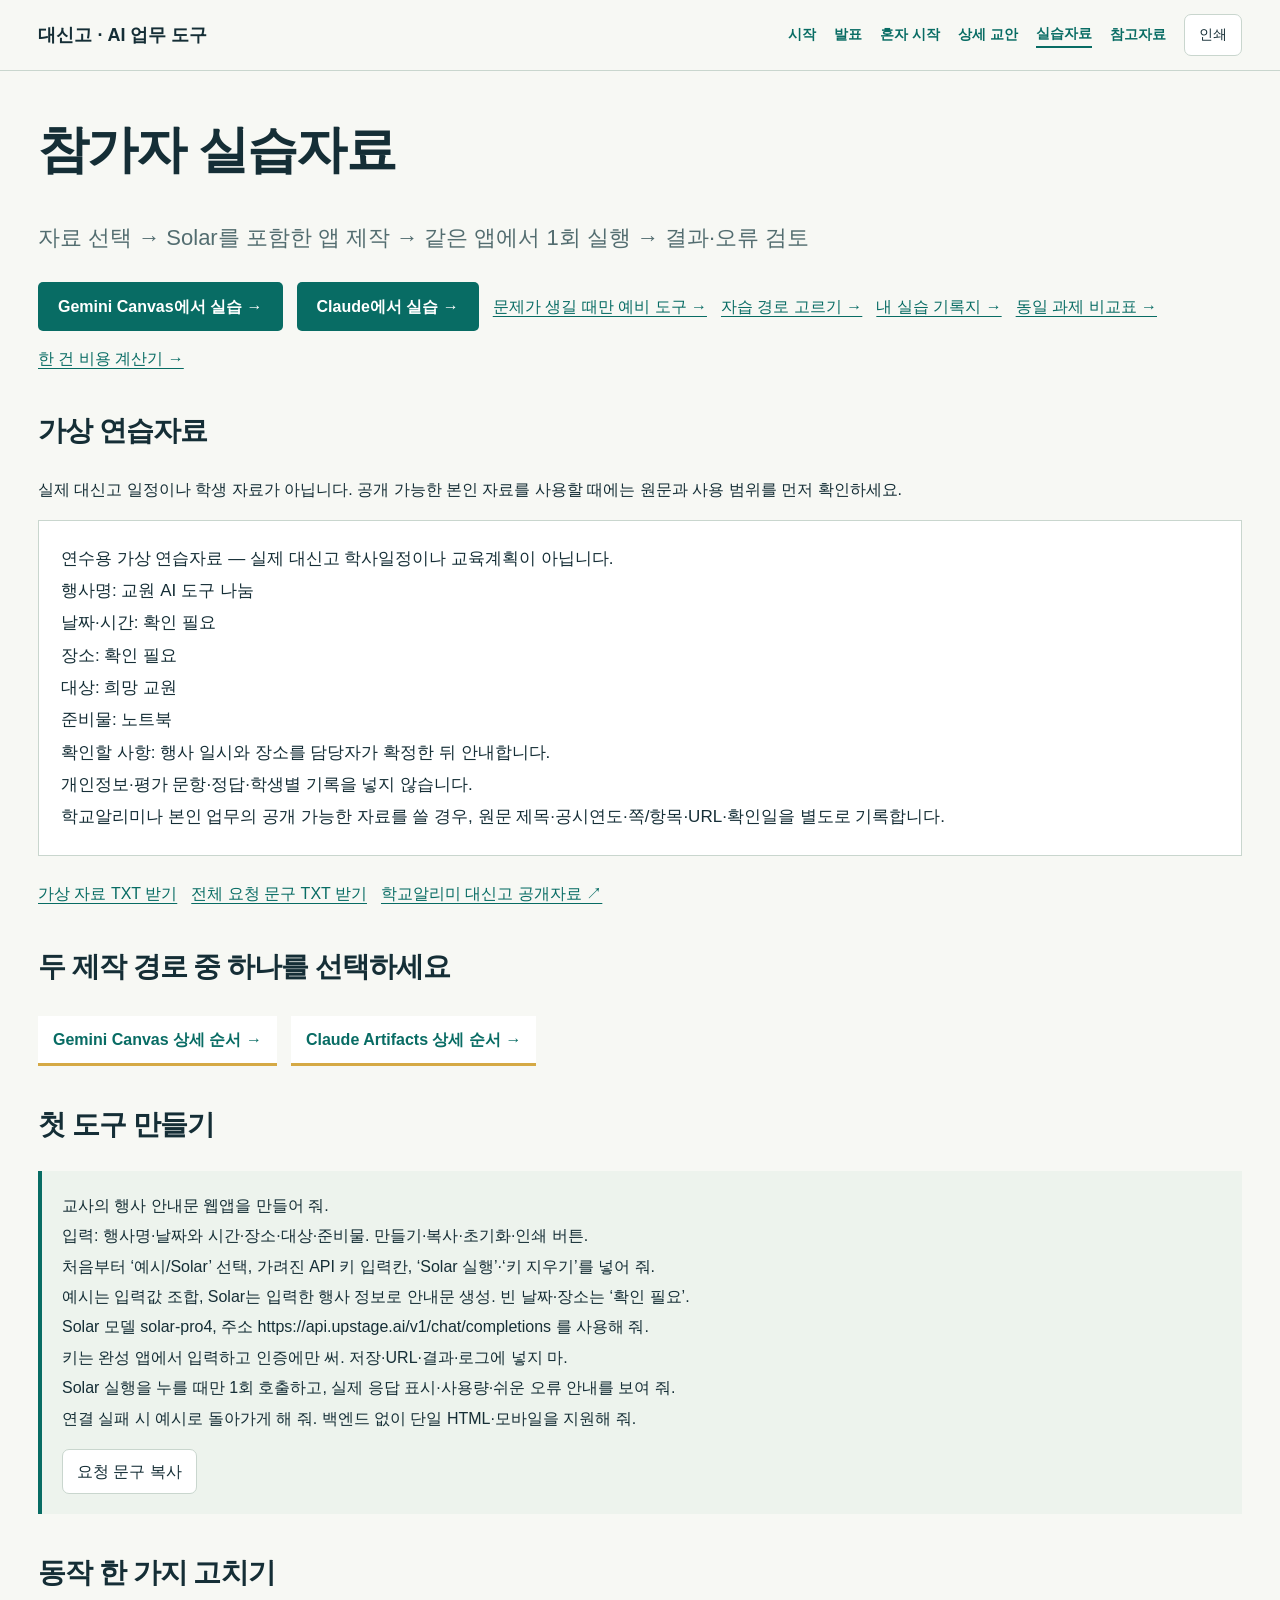
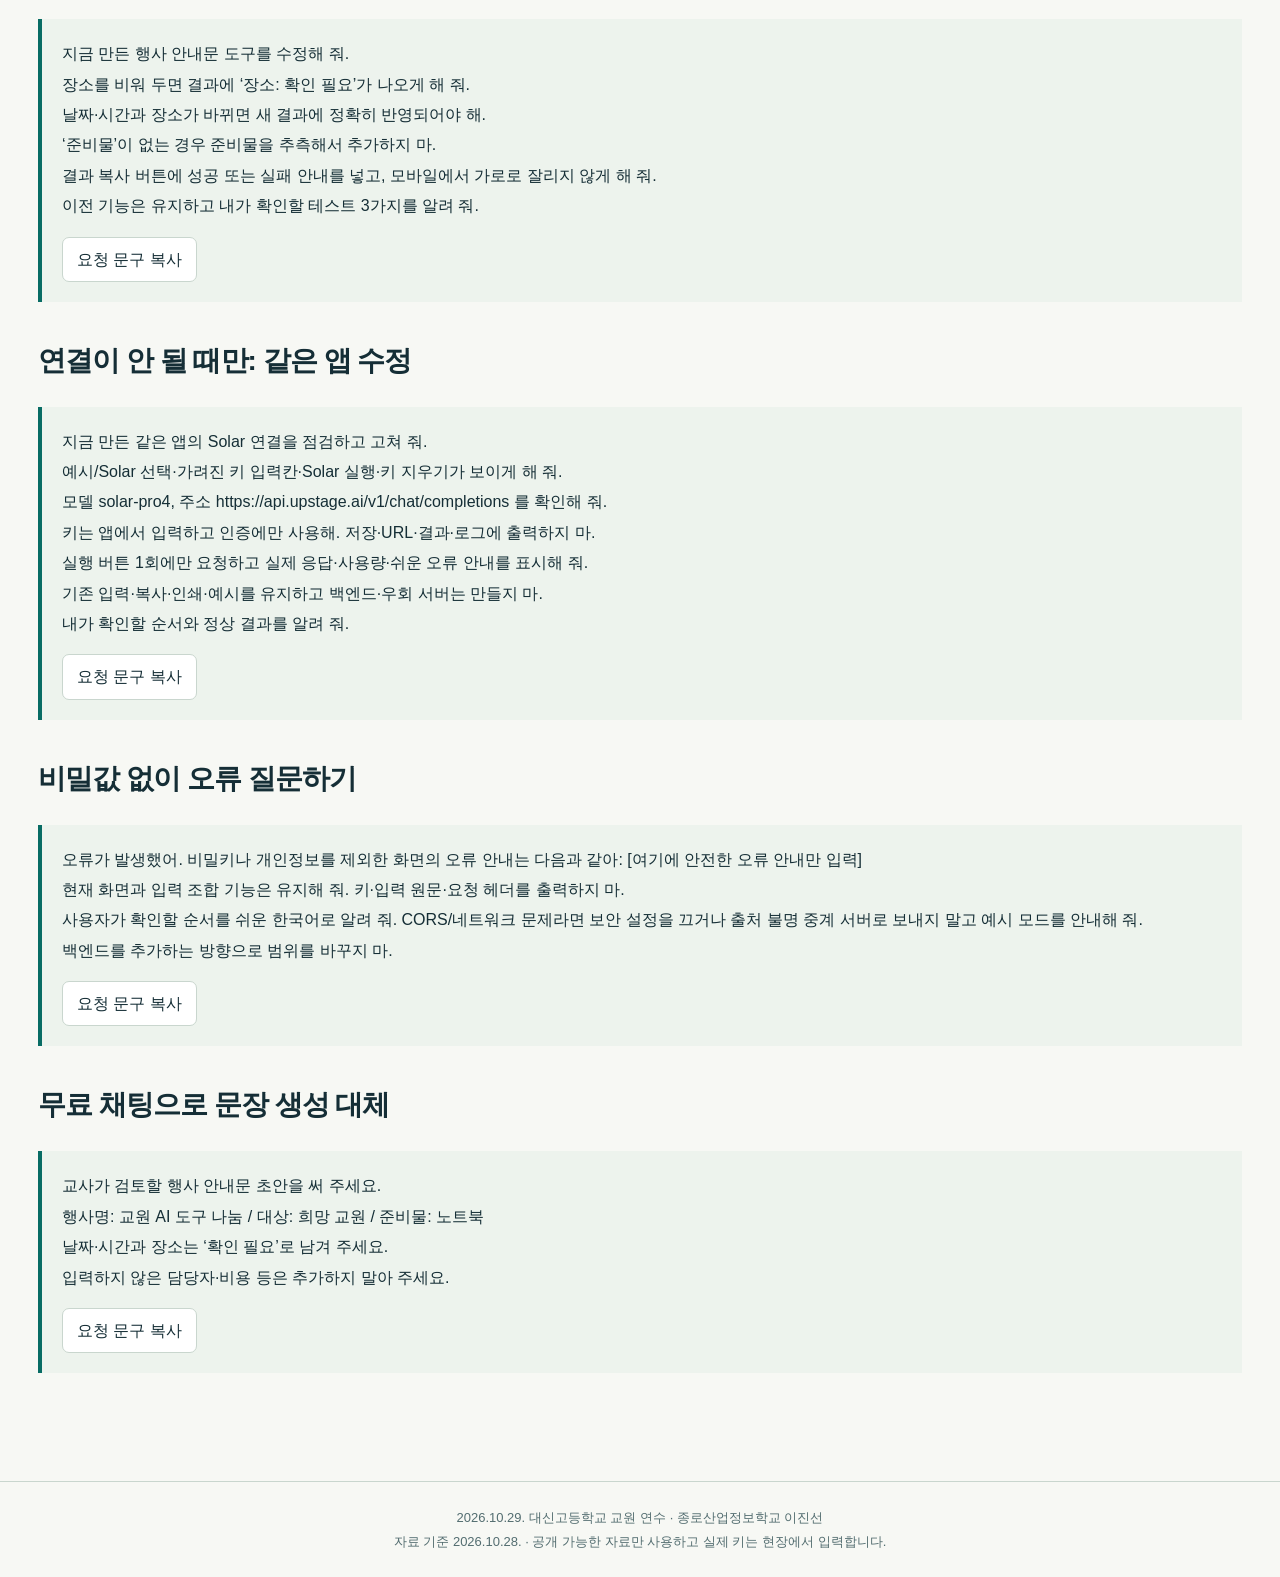
==== commit f4c9a865: "Keep the API trial in the learner-created app from the first request" ====
--- a/practice/index.html
+++ b/practice/index.html
@@ -1,4 +1,4 @@
-<!doctype html><html lang="ko"><head><meta charset="utf-8"><meta name="viewport" content="width=device-width,initial-scale=1"><title>실습자료 · 대신고 2026</title><link rel="icon" href="data:,"><link rel="stylesheet" href="../assets/reference-style.css"><link rel="stylesheet" href="../assets/course.css?v=course44-oneapp1"></head><body ><a class="skip" href="#main">본문으로 이동</a><header class="site-header"><a class="brand" href="../index.html">대신고 · AI 업무 도구</a><nav aria-label="주 메뉴"><a href="../index.html">시작</a><a href="../slides.html">발표</a><a href="../selfstudy.html">혼자 시작</a><a href="../guide.html">상세 교안</a><a href="../practice/index.html" aria-current="page">실습자료</a><a href="../resources.html">참고자료</a><button data-print>인쇄</button></nav></header><main class="page-shell" id="main"><h1>참가자 실습자료</h1><p class="lead">자료 선택 → Solar를 포함한 앱 제작 → 같은 앱에서 1회 실행 → 결과·오류 검토</p><div class="actions"><a class="button-link" href="app.html">예시 도구 열기 →</a><a href="../selfstudy.html">자습 경로 고르기 →</a><a href="worksheet.html">내 실습 기록지 →</a><a href="comparison.html">동일 과제 비교표 →</a><a href="cost.html">한 건 비용 계산기 →</a></div><section><h2>가상 연습자료</h2><p>실제 대신고 일정이나 학생 자료가 아닙니다. 공개 가능한 본인 자료를 사용할 때에는 원문과 사용 범위를 먼저 확인하세요.</p><pre class="source-text">연수용 가상 연습자료 — 실제 대신고 학사일정이나 교육계획이 아닙니다.
+<!doctype html><html lang="ko"><head><meta charset="utf-8"><meta name="viewport" content="width=device-width,initial-scale=1"><title>실습자료 · 대신고 2026</title><link rel="icon" href="data:,"><link rel="stylesheet" href="../assets/reference-style.css"><link rel="stylesheet" href="../assets/course.css?v=course44-oneapp1"></head><body ><a class="skip" href="#main">본문으로 이동</a><header class="site-header"><a class="brand" href="../index.html">대신고 · AI 업무 도구</a><nav aria-label="주 메뉴"><a href="../index.html">시작</a><a href="../slides.html">발표</a><a href="../selfstudy.html">혼자 시작</a><a href="../guide.html">상세 교안</a><a href="../practice/index.html" aria-current="page">실습자료</a><a href="../resources.html">참고자료</a><button data-print>인쇄</button></nav></header><main class="page-shell" id="main"><h1>참가자 실습자료</h1><p class="lead">자료 선택 → Solar를 포함한 앱 제작 → 같은 앱에서 1회 실행 → 결과·오류 검토</p><div class="actions"><a class="button-link" href="../guide.html#g06">Gemini Canvas에서 실습 →</a><a class="button-link" href="../guide.html#g07">Claude에서 실습 →</a><a href="app.html">문제가 생길 때만 예비 도구 →</a><a href="../selfstudy.html">자습 경로 고르기 →</a><a href="worksheet.html">내 실습 기록지 →</a><a href="comparison.html">동일 과제 비교표 →</a><a href="cost.html">한 건 비용 계산기 →</a></div><section><h2>가상 연습자료</h2><p>실제 대신고 일정이나 학생 자료가 아닙니다. 공개 가능한 본인 자료를 사용할 때에는 원문과 사용 범위를 먼저 확인하세요.</p><pre class="source-text">연수용 가상 연습자료 — 실제 대신고 학사일정이나 교육계획이 아닙니다.
 행사명: 교원 AI 도구 나눔
 날짜·시간: 확인 필요
 장소: 확인 필요
